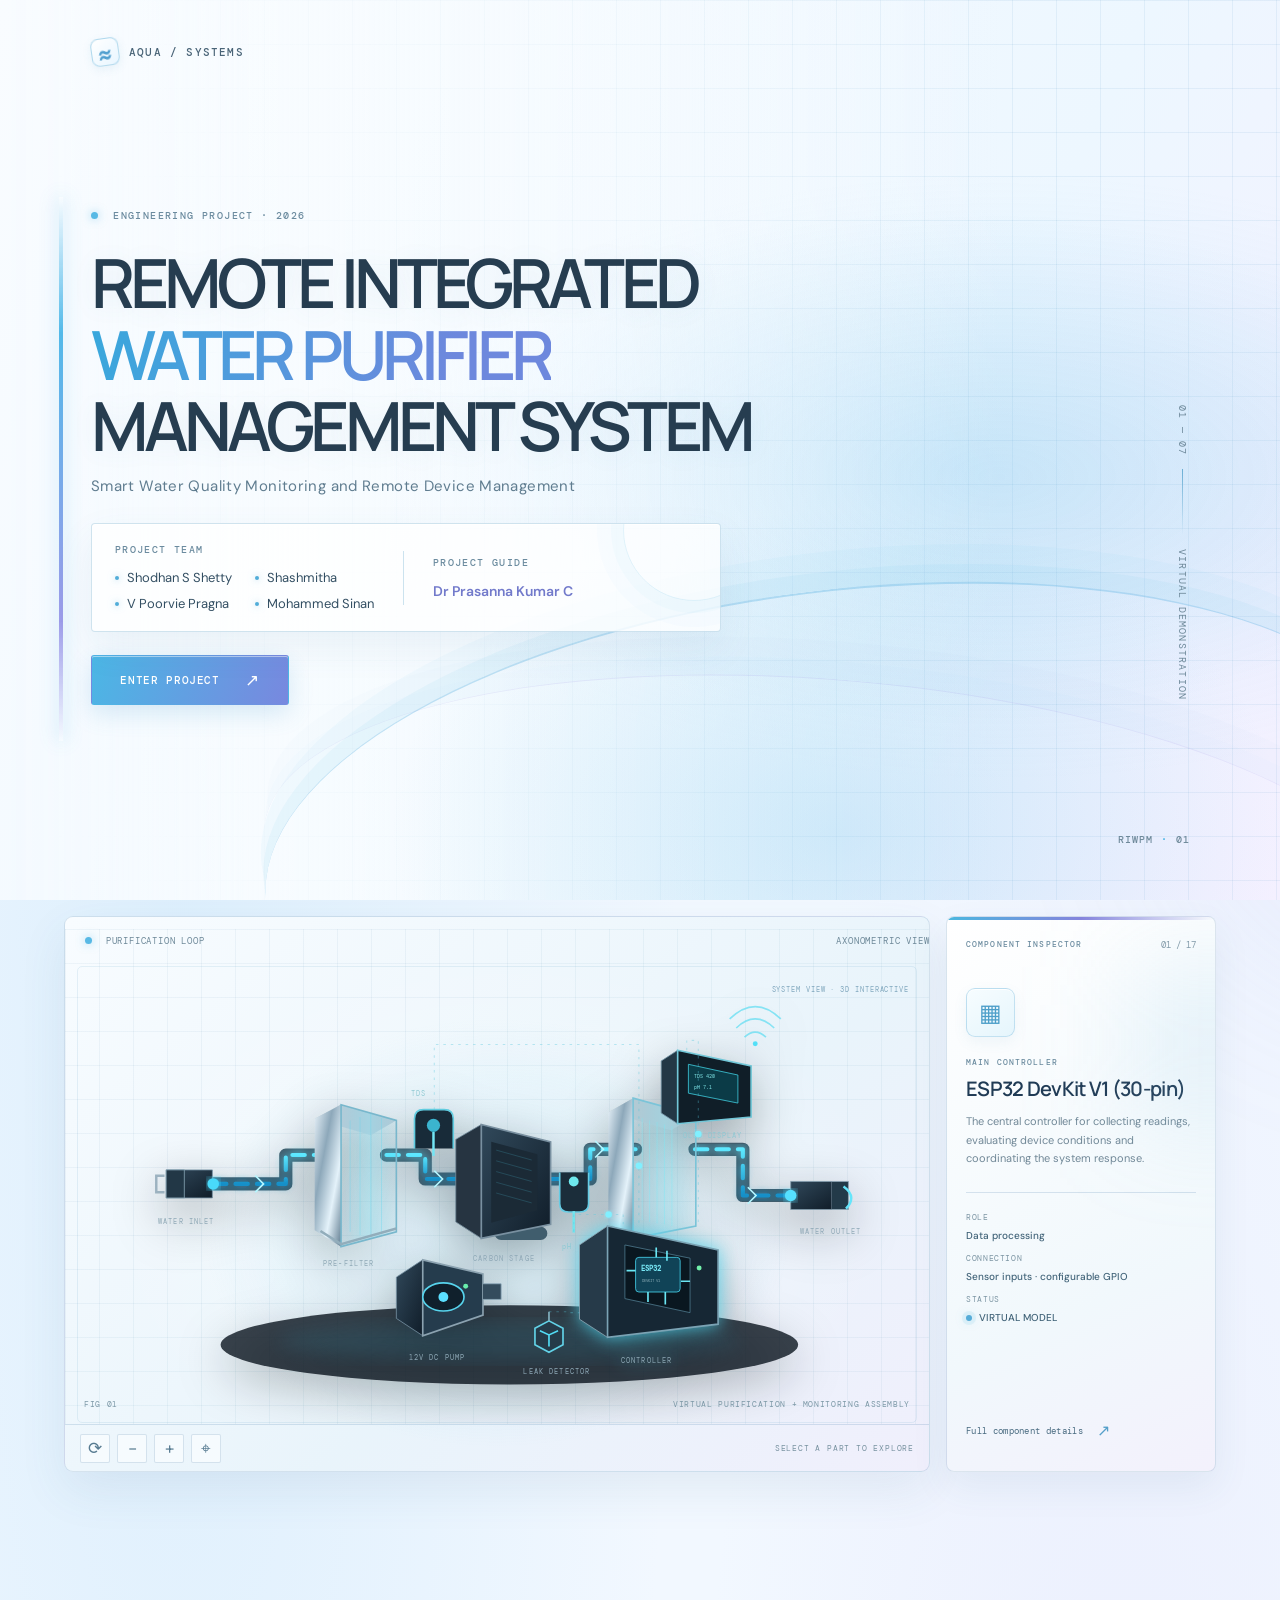
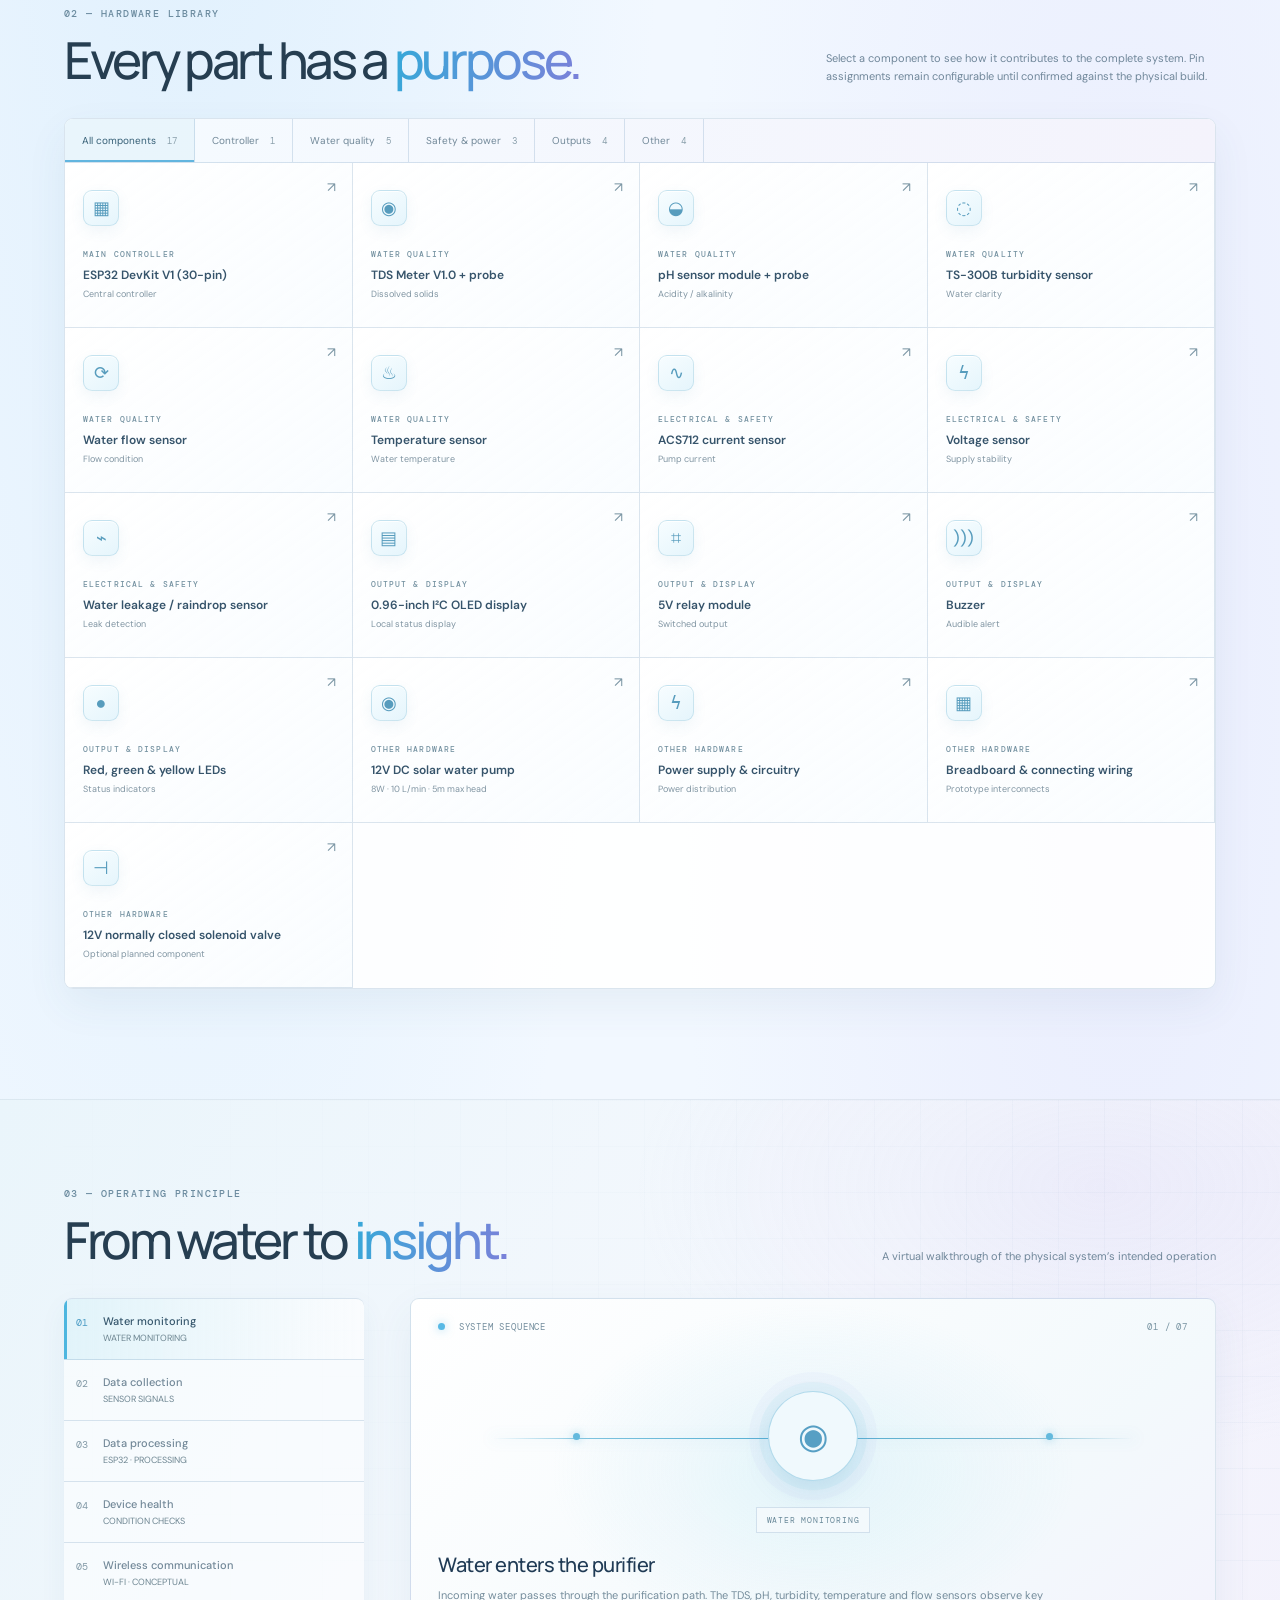
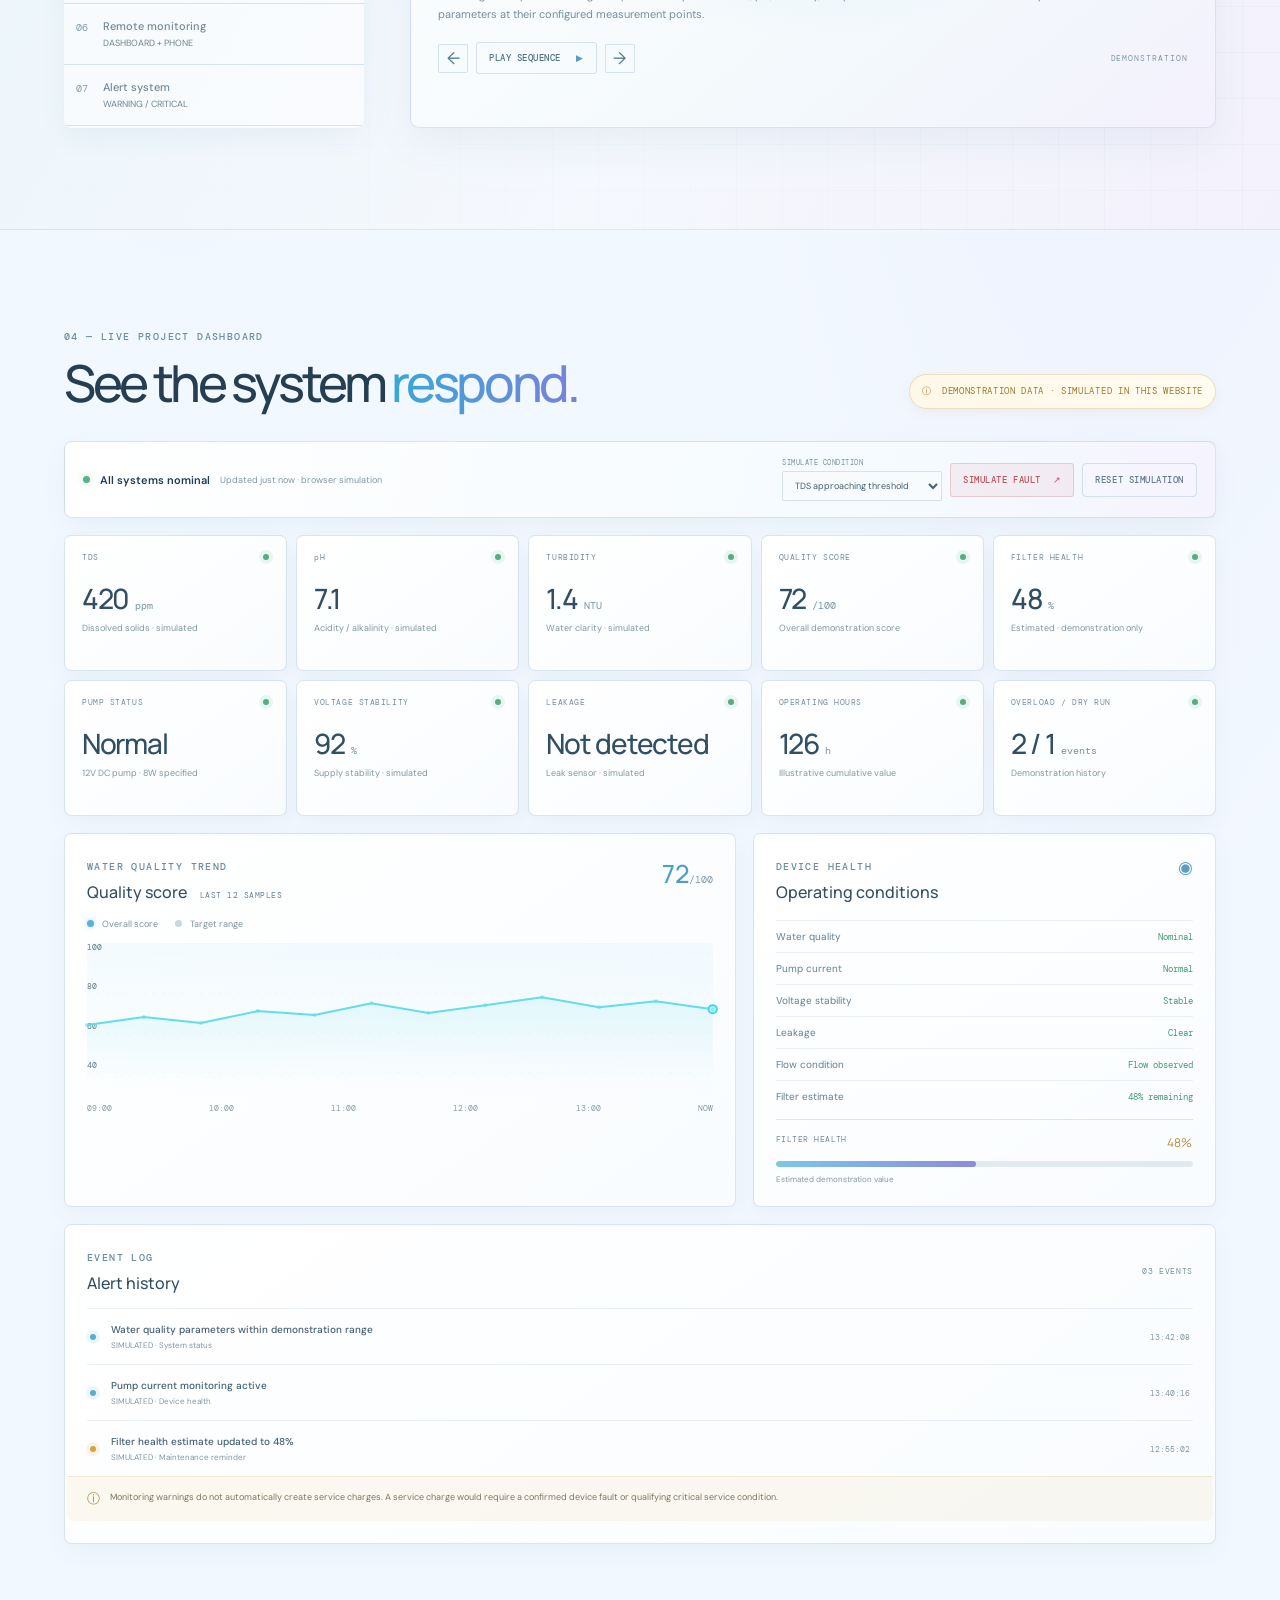
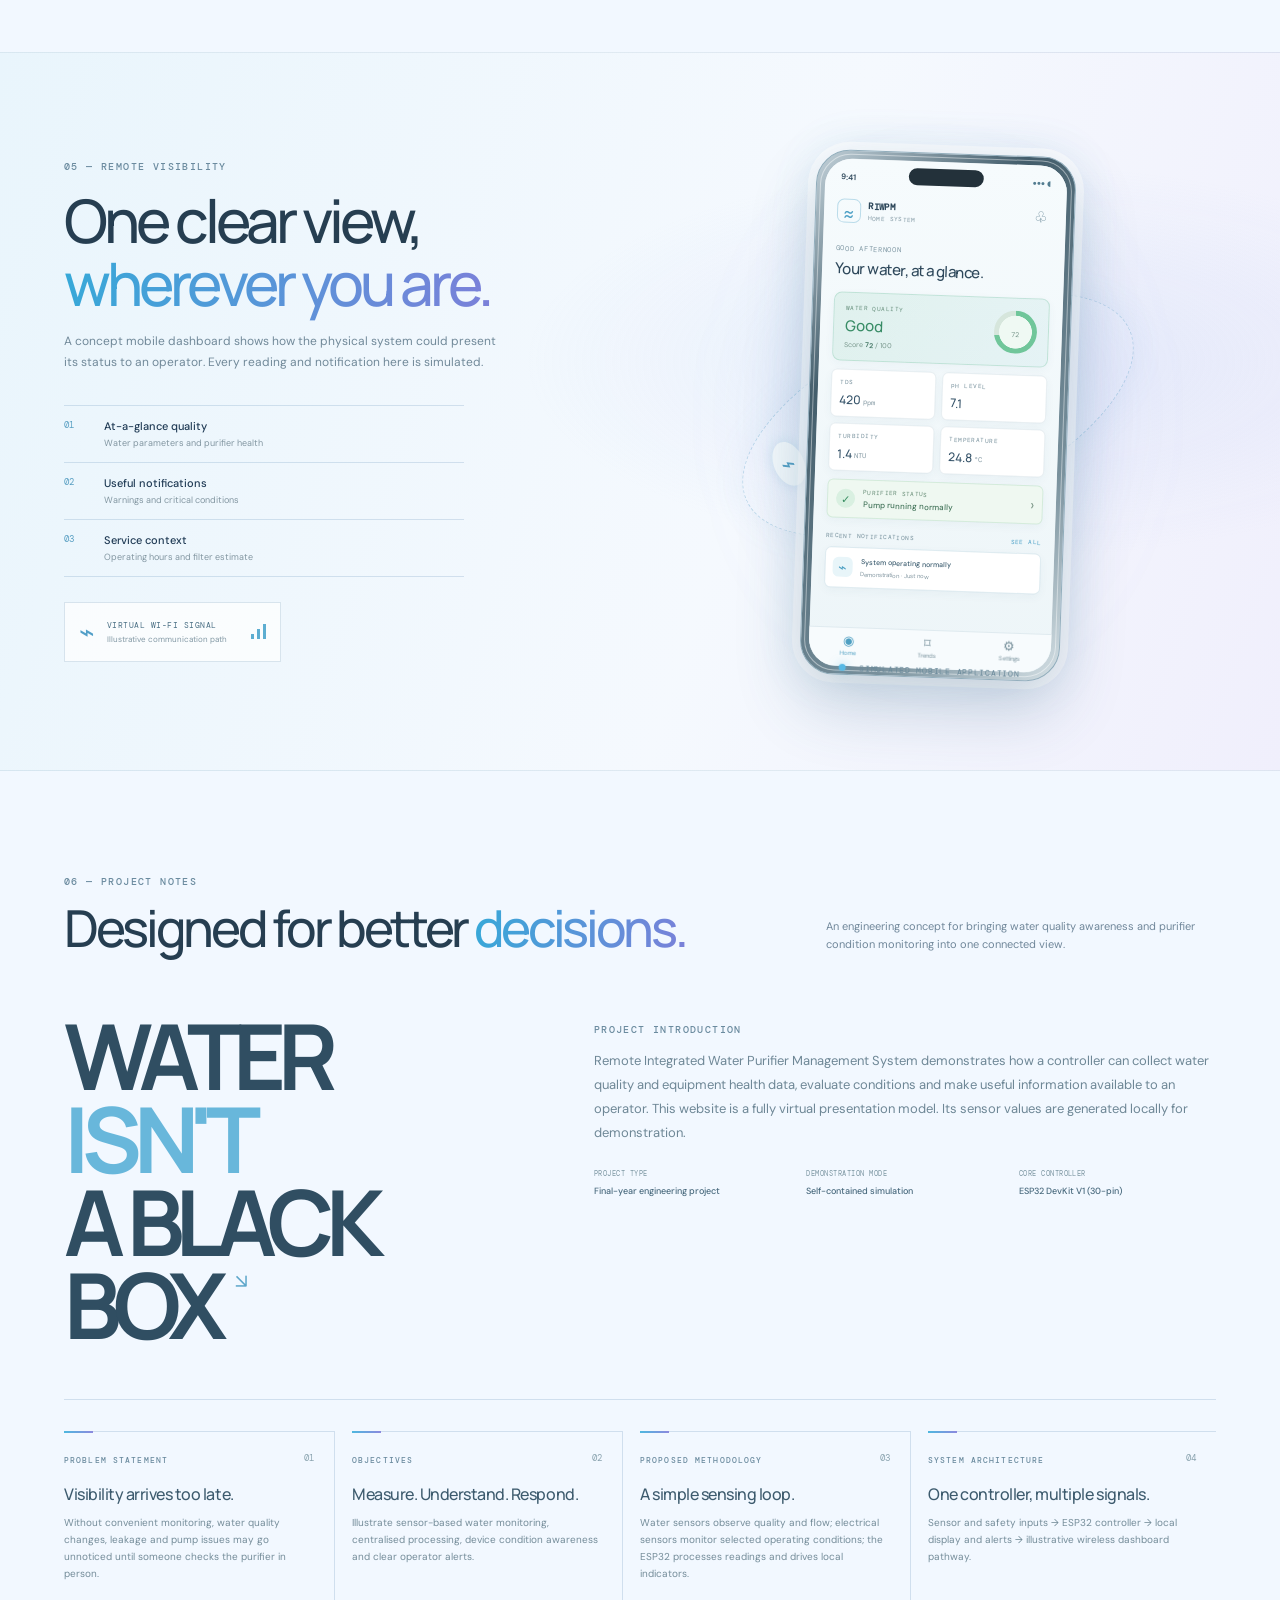
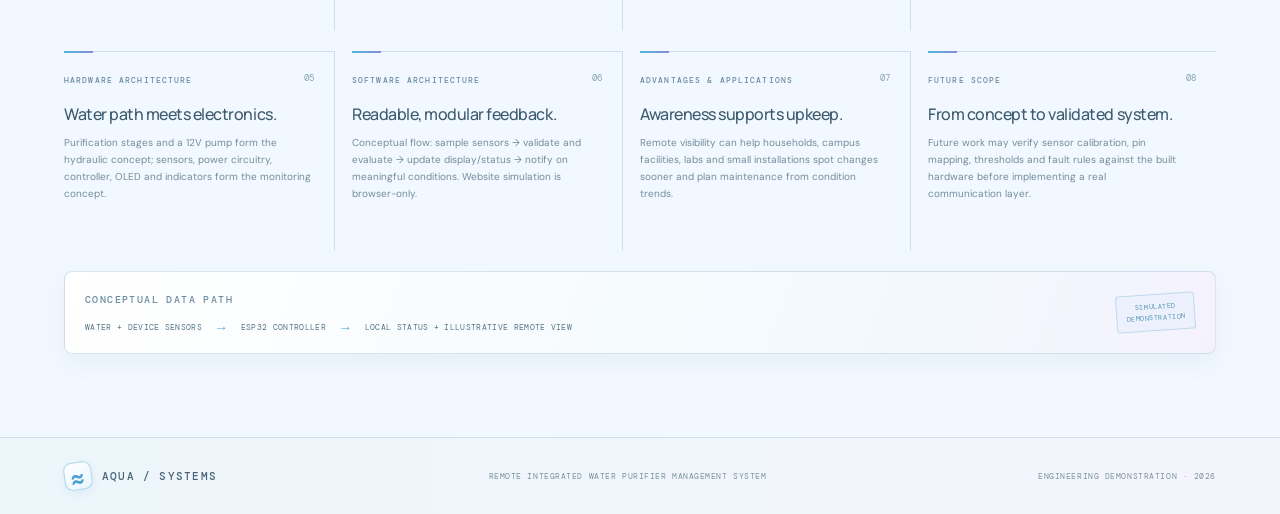
==== index.html @ 92276897 "Build futuristic purifier demonstration website" ====
<!doctype html>
<html lang="en">
<head>
  <meta charset="utf-8" />
  <meta name="viewport" content="width=device-width, initial-scale=1" />
  <meta name="theme-color" content="#07111c" />
  <meta name="description" content="An interactive virtual demonstration of the Remote Integrated Water Purifier Management System." />
  <title>RIWPM — Water, understood.</title>
  <link rel="preconnect" href="https://fonts.googleapis.com" />
  <link rel="preconnect" href="https://fonts.gstatic.com" crossorigin />
  <link href="https://fonts.googleapis.com/css2?family=DM+Mono:wght@400;500&family=DM+Sans:wght@400;500;600;700&family=Manrope:wght@400;500;600;700;800&display=swap" rel="stylesheet" />
  <link rel="stylesheet" href="styles.css" />
</head>
<body>
  <div class="ambient ambient-one"></div><div class="ambient ambient-two"></div>
  <div class="intro" id="intro">
    <div class="intro-grid"></div><div class="intro-water"></div>
    <div class="intro-inner">
      <a class="brand intro-brand" href="#home"><span class="brand-mark">≈</span> AQUA / SYSTEMS</a>
      <div class="intro-content">
        <div class="eyebrow"><span class="pulse-dot"></span> ENGINEERING PROJECT · 2026</div>
        <h1>Remote integrated<br/><span>water purifier</span><br/>management system</h1>
        <p class="intro-subtitle">Smart Water Quality Monitoring and Remote Device Management</p>
        <div class="academic-card">
          <div class="academic-block"><div class="micro-label">PROJECT TEAM</div><div class="team-names"><span>Shodhan S Shetty</span><span>Shashmitha</span><span>V Poorvie Pragna</span><span>Mohammed Sinan</span></div></div>
          <div class="academic-divider"></div>
          <div class="academic-block guide-block"><div class="micro-label">PROJECT GUIDE</div><div class="guide-name">Dr Prasanna Kumar C</div></div>
        </div>
        <button class="button button-primary enter-button" id="enterProject">Enter project <span>↗</span></button>
      </div>
      <div class="intro-side-note"><span>01 — 07</span><i></i><span>VIRTUAL DEMONSTRATION</span></div>
      <div class="intro-watermark">RIWPM<span>·</span>01</div>
    </div>
  </div>

  <header class="topbar" id="topbar">
    <a class="brand" href="#home"><span class="brand-mark">≈</span> AQUA / SYSTEMS</a>
    <nav class="main-nav" aria-label="Main navigation">
      <a href="#home">Overview</a><a href="#model">3D model</a><a href="#components">Components</a><a href="#workflow">How it works</a><a href="#dashboard">Dashboard</a><a href="#mobile">Mobile app</a><a href="#about">Project</a>
    </nav>
    <div class="topbar-right"><span class="demo-chip"><i></i> DEMO MODE</span><button class="menu-toggle" id="menuToggle" aria-label="Open navigation">☰</button></div>
  </header>

  <main id="home">
    <section class="hero section-wrap">
      <div class="hero-copy"><div class="eyebrow"><span class="pulse-dot"></span> REMOTE INTEGRATED WATER PURIFIER MANAGEMENT</div>
        <h2>Water, <em>understood.</em></h2><p>A virtual window into a smarter purifier. Explore how quality sensing, device health and remote visibility come together.</p>
        <div class="hero-actions"><a class="button button-primary" href="#model">Explore the system <span>↗</span></a><a class="text-link" href="#workflow">See how it works <span>↓</span></a></div>
      </div>
      <div class="hero-aside"><div class="live-label"><span class="pulse-dot"></span> SIMULATED SYSTEM STATUS</div><div class="hero-aside-main"><span class="status-orb"></span><div><strong id="heroStatus">System healthy</strong><small>Virtual demonstration active</small></div></div><div class="hero-aside-bottom"><span>MODEL</span><b>RIWPM / 01</b><span>MODE</span><b>SIMULATED</b></div></div>
      <div class="hero-bottomline"><span>01 / PROJECT OVERVIEW</span><span>SCROLL TO EXPLORE <b>↓</b></span></div>
    </section>

    <section class="section-wrap model-section" id="model">
      <div class="section-heading"><div><div class="eyebrow">01 — SYSTEM EXPLORER</div><h2>A system you can <em>see inside.</em></h2></div><div class="section-heading-note">Drag to rotate · Scroll to zoom · Select a component to inspect</div></div>
      <div class="model-layout">
        <div class="model-stage" id="modelStage">
          <div class="stage-top"><span><i class="pulse-dot"></i> PURIFICATION LOOP</span><span>AXONOMETRIC VIEW <b>↗</b></span></div>
          <div class="model-canvas" id="modelCanvas" aria-label="Interactive purifier system model">
            <svg class="purifier-svg" id="purifierSvg" viewBox="0 0 900 600" role="img" aria-label="Interactive 3D-style water purifier and monitoring system">
              <defs>
                <linearGradient id="metal" x1="0" x2="1" y1="0" y2="1"><stop stop-color="#e9f3fa"/><stop offset=".35" stop-color="#8da8ba"/><stop offset=".68" stop-color="#e4f2fa"/><stop offset="1" stop-color="#617d91"/></linearGradient>
                <linearGradient id="darkMetal" x1="0" x2="1" y1="0" y2="1"><stop stop-color="#31495b"/><stop offset="1" stop-color="#101d29"/></linearGradient>
                <linearGradient id="glass" x1="0" x2="1"><stop stop-color="#46d4f4" stop-opacity=".04"/><stop offset=".5" stop-color="#6eeaff" stop-opacity=".26"/><stop offset="1" stop-color="#44c7e5" stop-opacity=".05"/></linearGradient>
                <linearGradient id="water" x1="0" x2="0" y1="0" y2="1"><stop stop-color="#5de8ff"/><stop offset="1" stop-color="#138fc8"/></linearGradient>
                <filter id="glow"><feGaussianBlur stdDeviation="5" result="blur"/><feMerge><feMergeNode in="blur"/><feMergeNode in="SourceGraphic"/></feMerge></filter>
                <filter id="softGlow"><feGaussianBlur stdDeviation="11"/></filter>
              </defs>
              <!-- floor shadow -->
              <ellipse cx="465" cy="504" rx="350" ry="48" fill="#06101a" opacity=".78"/><ellipse cx="465" cy="500" rx="280" ry="24" fill="#40ccef" opacity=".1" filter="url(#softGlow)"/>
              <!-- flowing plumbing -->
              <g class="pipe"><path d="M107 309 H194 V274 H249"/><path d="M316 274 H363 V303 H431"/><path d="M510 303 H563 V267 H618"/><path d="M690 267 H748 V323 H806"/><path d="M455 320 V369 H503"/></g>
              <g class="water-flow"><path d="M107 309 H194 V274 H249"/><path d="M316 274 H363 V303 H431"/><path d="M510 303 H563 V267 H618"/><path d="M690 267 H748 V323 H806"/></g>
              <!-- inlet -->
              <g class="component" data-component="inlet"><path d="M49 292 H105 V326 H49 Z" fill="url(#darkMetal)" stroke="#7995a7"/><path d="M49 292 H71 V326 H49 Z" fill="#223746" stroke="#87a4b4"/><path d="M47 299 H37 V319 H47" fill="none" stroke="#9cb2c0" stroke-width="3"/><circle cx="106" cy="309" r="7" fill="#48d9fa" filter="url(#glow)"/><text x="39" y="357" class="svg-label">WATER INLET</text></g>
              <!-- filters -->
              <g class="component" data-component="prefilter"><path d="M229 230 L260 213 L328 232 L297 250 Z" fill="#b7cbd7"/><path d="M229 230 V365 L261 385 V213 Z" fill="url(#metal)"/><path d="M261 213 L328 232 V367 L261 385 Z" fill="url(#glass)" stroke="#78b7cc" stroke-width="2"/><path d="M272 232 V367 M284 228 V371 M297 224 V374 M310 229 V371" stroke="#68d7ee" opacity=".45"/><path d="M236 366 L261 382 L328 363" fill="none" stroke="#92adbb" stroke-width="3"/><text x="239" y="408" class="svg-label">PRE-FILTER</text></g>
              <g class="component" data-component="carbon"><path d="M400 255 L431 237 L515 258 L483 277 Z" fill="#526373"/><path d="M400 255 V355 L431 375 V237 Z" fill="#263441" stroke="#768e9e"/><path d="M431 237 L515 258 V358 L431 375 Z" fill="url(#darkMetal)" stroke="#7990a0" stroke-width="2"/><path d="M443 258 L499 273 V341 L443 356 Z" fill="#1b2a36"/><path d="M449 268 L492 280 M449 281 L492 293 M449 294 L492 306 M449 307 L492 319 M449 320 L492 332" stroke="#50c9e3" opacity=".24"/><text x="421" y="402" class="svg-label">CARBON STAGE</text></g>
              <g class="component" data-component="membrane"><path d="M585 222 L615 205 L691 226 L661 244 Z" fill="#b8c9d2"/><path d="M585 222 V356 L615 375 V205 Z" fill="url(#metal)"/><path d="M615 205 L691 226 V360 L615 375 Z" fill="url(#glass)" stroke="#7bc4d8" stroke-width="2"/><path d="M626 229 V353 M635 232 V355 M644 234 V357 M653 237 V358 M662 239 V360" stroke="#7de8f4" opacity=".5"/><text x="610" y="398" class="svg-label">MEMBRANE</text></g>
              <!-- sensor pods on the line -->
              <g class="component" data-component="tds"><path d="M350 266 V230 Q350 219 361 219 H386 Q397 219 397 230 V266" fill="#182b39" stroke="#61cce0" stroke-width="2"/><circle cx="373" cy="238" r="8" fill="#45d7f5" opacity=".8"/><path d="M373 246 V275" stroke="#72e5f4" stroke-width="3"/><text x="346" y="202" class="svg-small">TDS</text></g>
              <g class="component" data-component="ph"><path d="M526 295 V333 Q526 343 537 343 H550 Q561 343 561 333 V295" fill="#1b2d3a" stroke="#66cce4" stroke-width="2"/><path d="M543 342 V368" stroke="#73e4ee" stroke-width="3"/><circle cx="543" cy="306" r="6" fill="#6ee8ed"/><text x="529" y="388" class="svg-small">pH</text></g>
              <!-- pump -->
              <g class="component" data-component="pump"><path d="M328 422 L360 401 L433 418 L401 440 Z" fill="#8399a8"/><path d="M328 422 V472 L360 493 V401 Z" fill="url(#darkMetal)" stroke="#7590a2"/><path d="M360 401 L433 418 V468 L360 493 Z" fill="#253c4d" stroke="#8ba2b0" stroke-width="2"/><ellipse cx="385" cy="446" rx="25" ry="17" fill="#10202c" stroke="#57d4ed" stroke-width="2"/><circle cx="385" cy="446" r="6" fill="#5bdfff"/><path d="M433 430 H455 V449 H433" fill="#344c5d" stroke="#8ca8b9"/><text x="343" y="522" class="svg-label">12V DC PUMP</text><circle cx="412" cy="433" r="3" fill="#69edac" class="led-blink"/></g>
              <!-- control box -->
              <g class="component" data-component="esp32"><path d="M550 383 L584 360 L718 389 L683 414 Z" fill="#829bad"/><path d="M550 383 V473 L584 495 V360 Z" fill="#263a49" stroke="#8ca6b3"/><path d="M584 360 L718 389 V479 L584 495 Z" fill="#162734" stroke="#7ba3b4" stroke-width="2"/><path d="M605 383 L684 399 V465 L605 448 Z" fill="#0a1720" stroke="#4d788b"/><rect x="618" y="398" width="54" height="42" rx="4" fill="#104357" stroke="#47d2ec"/><text x="624" y="415" class="board-text">ESP32</text><text x="626" y="428" class="board-sub">DEVKIT V1</text><path d="M643 398 V386 M656 402 V390 M618 414 H607 M673 427 H684 M633 440 V452 M654 440 V455" stroke="#6be7f4" stroke-width="2"/><circle cx="695" cy="411" r="3" fill="#72f0aa" class="led-blink"/><text x="600" y="526" class="svg-label">CONTROLLER</text></g>
              <!-- oled -->
              <g class="component" data-component="oled"><path d="M649 160 L669 147 L758 166 L738 180 Z" fill="#849eae"/><path d="M649 160 V223 L669 236 V147 Z" fill="#233846" stroke="#7797a9"/><path d="M669 147 L758 166 V228 L669 236 Z" fill="#101e28" stroke="#72c7d8" stroke-width="2"/><path d="M682 164 L742 177 V211 L682 199 Z" fill="#0b3b47" stroke="#3fc8d8"/><text x="689" y="180" class="oled-text">TDS 420</text><text x="689" y="194" class="oled-text">pH  7.1</text><text x="676" y="253" class="svg-small">OLED DISPLAY</text></g>
              <!-- leak detector -->
              <g class="component" data-component="leak"><path d="M496 484 l17 -9 17 9 v20 l-17 9 -17 -9 Z" fill="#253b49" stroke="#62d3e8" stroke-width="2"/><path d="M502 487 l11 5 11 -5 M513 492 v14" fill="none" stroke="#52dcf5" stroke-width="2"/><path d="M513 475 V464" stroke="#84b3c1" stroke-width="2"/><text x="482" y="539" class="svg-label">LEAK DETECTOR</text></g>
              <!-- flow and direction arrows -->
              <g class="flow-arrows"><path d="M157 299 l10 10 -10 10 M374 293 l10 10 -10 10 M569 257 l10 10 -10 10 M754 313 l10 10 -10 10" fill="none" stroke="#b4f6ff" stroke-width="2"/></g>
              <!-- sensor bus -->
              <g class="signal-lines"><path d="M374 219 V140 H622 V360"/><path d="M543 367 V346 H603 V360"/><path d="M680 147 V135 H694 V360"/><path d="M513 464 H537 V465 H550"/></g>
              <g class="signal-points"><circle r="4"><animateMotion dur="2.5s" repeatCount="indefinite" path="M374 219 V140 H622 V360"/></circle><circle r="4"><animateMotion dur="2.8s" repeatCount="indefinite" path="M543 367 V346 H603 V360"/></circle><circle r="4"><animateMotion dur="3s" repeatCount="indefinite" path="M680 147 V135 H694 V360"/></circle></g>
              <!-- outlet -->
              <g class="component" data-component="outlet"><path d="M806 306 H856 V340 H806 Z" fill="url(#darkMetal)" stroke="#809aab"/><path d="M856 306 H876 V340 H856" fill="#233a49" stroke="#8fa7b6"/><circle cx="806" cy="323" r="7" fill="#56e0ff" filter="url(#glow)"/><path d="M870 312 C883 321 881 331 873 339" fill="none" stroke="#65e5fb" stroke-width="3"/><text x="817" y="370" class="svg-label">WATER OUTLET</text></g>
              <!-- wifi waves -->
              <g class="wifi-waves"><path d="M732 109 Q763 79 794 109 M740 120 Q763 98 786 120 M750 131 Q763 119 776 131"/><circle cx="763" cy="139" r="3" fill="#53dff7"/></g>
            </svg>
            <div class="model-caption"><span>FIG 01</span><span>VIRTUAL PURIFICATION + MONITORING ASSEMBLY</span></div>
          </div>
          <div class="stage-controls"><button id="rotateModel" class="icon-button" title="Toggle model rotation">⟳</button><button id="zoomOut" class="icon-button" title="Zoom out">−</button><button id="zoomIn" class="icon-button" title="Zoom in">+</button><button id="resetModel" class="icon-button" title="Reset view">⌖</button><span class="stage-hint">SELECT A PART TO EXPLORE</span></div>
        </div>
        <aside class="model-inspector" id="modelInspector"><div class="inspector-top"><span class="micro-label">COMPONENT INSPECTOR</span><span class="inspector-index">01 / 12</span></div><div class="inspector-icon" id="inspectorIcon">◈</div><div class="micro-label" id="inspectorType">CORE CONTROLLER</div><h3 id="inspectorName">ESP32 DevKit V1</h3><p id="inspectorText">The central controller gathers sensor readings, evaluates device conditions and coordinates the system response.</p><div class="inspector-spec"><span>ROLE</span><b id="inspectorRole">Data processing</b><span>CONNECTION</span><b id="inspectorConnection">Sensor inputs · configurable GPIO</b><span>STATUS</span><b class="spec-status"><i></i> VIRTUAL MODEL</b></div><button class="text-link" id="openComponent">Full component details <span>↗</span></button></aside>
      </div>
    </section>

    <section class="section-wrap component-section" id="components">
      <div class="section-heading"><div><div class="eyebrow">02 — HARDWARE LIBRARY</div><h2>Every part has a <em>purpose.</em></h2></div><p class="heading-description">Select a component to see how it contributes to the complete system. Pin assignments remain configurable until confirmed against the physical build.</p></div>
      <div class="component-browser"><div class="component-tabs" id="componentTabs"><button class="active" data-filter="all">All components <span>17</span></button><button data-filter="controller">Controller <span>1</span></button><button data-filter="water">Water quality <span>5</span></button><button data-filter="safety">Safety & power <span>3</span></button><button data-filter="output">Outputs <span>4</span></button><button data-filter="other">Other <span>4</span></button></div><div class="component-grid" id="componentGrid"></div></div>
    </section>

    <section class="workflow-section" id="workflow"><div class="section-wrap workflow-wrap"><div class="section-heading"><div><div class="eyebrow">03 — OPERATING PRINCIPLE</div><h2>From water to <em>insight.</em></h2></div><div class="section-heading-note">A virtual walkthrough of the physical system’s intended operation</div></div>
      <div class="workflow-layout"><div class="steps-list" id="stepsList"></div><div class="workflow-visual"><div class="workflow-visual-top"><span><i class="pulse-dot"></i> SYSTEM SEQUENCE</span><span id="stepCounter">01 / 07</span></div><div class="workflow-animation" id="workflowAnimation"><div class="workflow-waterline"></div><div class="workflow-icon" id="workflowIcon">◉</div><div class="workflow-route"><i></i><i></i><i></i></div><div class="workflow-node" id="workflowNode">WATER MONITORING</div></div><h3 id="workflowTitle">Water enters the purifier</h3><p id="workflowDescription">Incoming water passes through the purification path. The TDS, pH, turbidity, temperature and flow sensors observe key parameters at their configured measurement points.</p><div class="workflow-footer"><button class="icon-button" id="prevStep">←</button><button class="button button-small" id="playSteps">Play sequence <span>▶</span></button><button class="icon-button" id="nextStep">→</button><span class="sim-tag">DEMONSTRATION</span></div></div></div>
    </div></section>

    <section class="section-wrap dashboard-section" id="dashboard"><div class="section-heading"><div><div class="eyebrow">04 — LIVE PROJECT DASHBOARD</div><h2>See the system <em>respond.</em></h2></div><div class="demo-notice"><span>ⓘ</span> DEMONSTRATION DATA · SIMULATED IN THIS WEBSITE</div></div>
      <div class="dashboard-toolbar"><div><span class="live-dot"></span><b id="dashboardState">All systems nominal</b><span class="updated-at">Updated just now · browser simulation</span></div><div class="toolbar-actions"><label class="select-wrap"><span>SIMULATE CONDITION</span><select id="faultSelect"><option value="tds">TDS approaching threshold</option><option value="ph">Abnormal pH</option><option value="turbidity">High turbidity</option><option value="leak">Leak detected</option><option value="overload">Pump overload</option><option value="dryrun">Dry run condition</option><option value="voltage">Low voltage</option><option value="filter">Filter replacement warning</option></select></label><button class="button button-danger" id="simulateFault">Simulate fault <span>↗</span></button><button class="button button-quiet" id="resetSimulation">Reset simulation</button></div></div>
      <div class="metric-grid" id="metricGrid"></div>
      <div class="dashboard-lower"><div class="chart-card"><div class="card-heading"><div><span class="micro-label">WATER QUALITY TREND</span><h3>Quality score <span class="chart-range">LAST 12 SAMPLES</span></h3></div><span class="chart-value" id="qualityTrendValue">72<span>/100</span></span></div><div class="chart-legend"><span><i class="legend-cyan"></i> Overall score</span><span><i class="legend-muted"></i> Target range</span></div><div class="chart-area" id="qualityChart"></div><div class="chart-x-labels"><span>09:00</span><span>10:00</span><span>11:00</span><span>12:00</span><span>13:00</span><span>NOW</span></div></div>
        <div class="health-card"><div class="card-heading"><div><span class="micro-label">DEVICE HEALTH</span><h3>Operating conditions</h3></div><span class="health-mark">◉</span></div><div class="health-list" id="healthList"></div><div class="filter-health"><div class="filter-top"><span>FILTER HEALTH</span><b id="filterPercent">48%</b></div><div class="progress-track"><i id="filterProgress" style="width:48%"></i></div><small>Estimated demonstration value</small></div></div>
      </div>
      <div class="alert-card"><div class="alert-heading"><div><span class="micro-label">EVENT LOG</span><h3>Alert history</h3></div><span class="event-count" id="eventCount">03 EVENTS</span></div><div class="alert-list" id="alertHistory"></div><div class="billing-note"><span>ⓘ</span><p>Monitoring warnings do not automatically create service charges. A service charge would require a confirmed device fault or qualifying critical service condition.</p></div></div>
    </section>

    <section class="mobile-section" id="mobile"><div class="section-wrap mobile-wrap"><div class="mobile-copy"><div class="eyebrow">05 — REMOTE VISIBILITY</div><h2>One clear view,<br/><em>wherever you are.</em></h2><p>A concept mobile dashboard shows how the physical system could present its status to an operator. Every reading and notification here is simulated.</p><div class="mobile-features"><div><span>01</span><b>At-a-glance quality</b><small>Water parameters and purifier health</small></div><div><span>02</span><b>Useful notifications</b><small>Warnings and critical conditions</small></div><div><span>03</span><b>Service context</b><small>Operating hours and filter estimate</small></div></div><div class="wifi-transmission"><span class="wifi-icon">⌁</span><div><b>VIRTUAL WI-FI SIGNAL</b><small>Illustrative communication path</small></div><span class="signal-bars"><i></i><i></i><i></i></span></div></div>
        <div class="phone-scene"><div class="phone-glow"></div><div class="phone-link-orbit"><span>⌁</span></div><div class="phone" id="phone"><div class="phone-frame"><div class="phone-island"></div><div class="phone-screen"><div class="phone-status"><span>9:41</span><span>●●● ◖</span></div><div class="app-top"><span class="app-logo">≈</span><span>RIWPM <small>HOME SYSTEM</small></span><button aria-label="Notifications">♧</button></div><div class="app-greeting"><small>GOOD AFTERNOON</small><b>Your water, at a glance.</b></div><div class="app-quality"><div><small>WATER QUALITY</small><b id="phoneQuality">Good</b><span>Score <strong id="phoneScore">72</strong> / 100</span></div><div class="quality-ring"><span id="phoneRing">72</span></div></div><div class="app-reading-grid"><div><small>TDS</small><b id="phoneTds">420 <i>ppm</i></b></div><div><small>pH LEVEL</small><b id="phonePh">7.1</b></div><div><small>TURBIDITY</small><b id="phoneTurbidity">1.4 <i>NTU</i></b></div><div><small>TEMPERATURE</small><b id="phoneTemp">24.8 <i>°C</i></b></div></div><div class="app-pump"><span class="pump-check">✓</span><div><small>PURIFIER STATUS</small><b id="phonePump">Pump running normally</b></div><span class="app-chevron">›</span></div><div class="app-notify-title">RECENT NOTIFICATIONS <a href="#dashboard">SEE ALL</a></div><div class="app-notification" id="phoneNotification"><span class="notification-icon">⌁</span><div><b>System operating normally</b><small>Demonstration · Just now</small></div></div><div class="app-bottom-nav"><span class="selected">◉<small>Home</small></span><span>⌑<small>Trends</small></span><span>⚙<small>Settings</small></span></div></div></div><div class="phone-label"><span class="pulse-dot"></span> SIMULATED MOBILE APPLICATION</div></div></div>
      </div></section>

    <section class="section-wrap about-section" id="about"><div class="section-heading"><div><div class="eyebrow">06 — PROJECT NOTES</div><h2>Designed for better <em>decisions.</em></h2></div><p class="heading-description">An engineering concept for bringing water quality awareness and purifier condition monitoring into one connected view.</p></div>
      <div class="about-intro"><div class="about-abstract">WATER<br/><em>ISN'T</em><br/>A BLACK BOX<span>↘</span></div><div class="about-copy"><div class="micro-label">PROJECT INTRODUCTION</div><p>Remote Integrated Water Purifier Management System demonstrates how a controller can collect water quality and equipment health data, evaluate conditions and make useful information available to an operator. This website is a fully virtual presentation model. Its sensor values are generated locally for demonstration.</p><div class="project-facts"><div><small>PROJECT TYPE</small><b>Final-year engineering project</b></div><div><small>DEMONSTRATION MODE</small><b>Self-contained simulation</b></div><div><small>CORE CONTROLLER</small><b>ESP32 DevKit V1 (30-pin)</b></div></div></div></div>
      <div class="about-grid"><article><span class="about-number">01</span><div class="micro-label">PROBLEM STATEMENT</div><h3>Visibility arrives too late.</h3><p>Without convenient monitoring, water quality changes, leakage and pump issues may go unnoticed until someone checks the purifier in person.</p></article><article><span class="about-number">02</span><div class="micro-label">OBJECTIVES</div><h3>Measure. Understand. Respond.</h3><p>Illustrate sensor-based water monitoring, centralised processing, device condition awareness and clear operator alerts.</p></article><article><span class="about-number">03</span><div class="micro-label">PROPOSED METHODOLOGY</div><h3>A simple sensing loop.</h3><p>Water sensors observe quality and flow; electrical sensors monitor selected operating conditions; the ESP32 processes readings and drives local indicators.</p></article><article><span class="about-number">04</span><div class="micro-label">SYSTEM ARCHITECTURE</div><h3>One controller, multiple signals.</h3><p>Sensor and safety inputs → ESP32 controller → local display and alerts → illustrative wireless dashboard pathway.</p></article><article><span class="about-number">05</span><div class="micro-label">HARDWARE ARCHITECTURE</div><h3>Water path meets electronics.</h3><p>Purification stages and a 12V pump form the hydraulic concept; sensors, power circuitry, controller, OLED and indicators form the monitoring concept.</p></article><article><span class="about-number">06</span><div class="micro-label">SOFTWARE ARCHITECTURE</div><h3>Readable, modular feedback.</h3><p>Conceptual flow: sample sensors → validate and evaluate → update display/status → notify on meaningful conditions. Website simulation is browser-only.</p></article><article><span class="about-number">07</span><div class="micro-label">ADVANTAGES & APPLICATIONS</div><h3>Awareness supports upkeep.</h3><p>Remote visibility can help households, campus facilities, labs and small installations spot changes sooner and plan maintenance from condition trends.</p></article><article><span class="about-number">08</span><div class="micro-label">FUTURE SCOPE</div><h3>From concept to validated system.</h3><p>Future work may verify sensor calibration, pin mapping, thresholds and fault rules against the built hardware before implementing a real communication layer.</p></article></div>
      <div class="architecture-strip"><div><span class="micro-label">CONCEPTUAL DATA PATH</span><p><span>WATER + DEVICE SENSORS</span><b>→</b><span>ESP32 CONTROLLER</span><b>→</b><span>LOCAL STATUS + ILLUSTRATIVE REMOTE VIEW</span></p></div><span class="simulation-stamp">SIMULATED<br/>DEMONSTRATION</span></div>
    </section>
  </main>

  <footer class="footer"><div class="section-wrap footer-inner"><a class="brand" href="#home"><span class="brand-mark">≈</span> AQUA / SYSTEMS</a><span>REMOTE INTEGRATED WATER PURIFIER MANAGEMENT SYSTEM</span><span>ENGINEERING DEMONSTRATION · 2026</span></div></footer>

  <div class="modal-backdrop" id="componentModal" aria-hidden="true"><div class="component-modal" role="dialog" aria-modal="true" aria-labelledby="modalName"><button class="modal-close" id="closeModal" aria-label="Close details">×</button><div class="modal-head"><div class="inspector-icon" id="modalIcon">◈</div><div><div class="micro-label" id="modalCategory">COMPONENT</div><h2 id="modalName">Component name</h2><p id="modalSummary"></p></div></div><div class="modal-body"><div class="modal-visual" id="modalVisual"></div><div class="modal-details" id="modalDetails"></div></div><div class="modal-foot"><span>PIN ASSIGNMENTS ARE CONFIGURABLE / TO BE VERIFIED AGAINST THE PHYSICAL BUILD</span><button class="button button-quiet" id="modalDone">Close details</button></div></div></div>
  <div class="toast-stack" id="toastStack" aria-live="polite"></div>
  <script src="app.js"></script>
</body>
</html>
---- styles.css ----
:root{--bg:#07111c;--panel:#0b1925;--panel2:#0e202e;--line:rgba(174,207,222,.12);--line-bright:rgba(110,219,238,.3);--text:#e5f0f4;--muted:#8297a4;--dim:#536a79;--cyan:#65dff0;--cyan2:#29aecd;--blue:#137ca5;--green:#82e4b1;--yellow:#f1c56d;--red:#ff7f79;--mono:'DM Mono',monospace;--sans:'DM Sans',sans-serif;--display:'Manrope',sans-serif}*{box-sizing:border-box}html{scroll-behavior:smooth;scroll-padding-top:88px}body{margin:0;background:var(--bg);color:var(--text);font-family:var(--sans);font-size:14px;overflow-x:hidden}body.modal-open{overflow:hidden}a{color:inherit;text-decoration:none}button,select{font:inherit;color:inherit}button{cursor:pointer}.ambient{position:fixed;z-index:-1;pointer-events:none;border-radius:50%;filter:blur(100px);opacity:.1}.ambient-one{width:450px;height:450px;background:#087c99;top:20%;left:-300px}.ambient-two{width:450px;height:450px;background:#1a4e86;right:-350px;top:60%}.intro{position:fixed;z-index:50;inset:0;background:#050e17;overflow:hidden;transition:transform 1s cubic-bezier(.76,0,.24,1),opacity .7s}.intro.exit{transform:translateY(-105%);opacity:.6}.intro-grid{position:absolute;inset:0;background-image:linear-gradient(rgba(100,191,211,.065) 1px,transparent 1px),linear-gradient(90deg,rgba(100,191,211,.065) 1px,transparent 1px);background-size:66px 66px;mask-image:linear-gradient(90deg,transparent,#000 35%,#000)}.intro-grid:after{content:"";position:absolute;inset:0;background:radial-gradient(ellipse at 75% 52%,rgba(12,95,122,.37),transparent 48%),linear-gradient(90deg,#050e17 3%,transparent 70%)}.intro-water{position:absolute;right:-8%;bottom:-25%;width:75%;height:68%;background:radial-gradient(ellipse,rgba(36,160,194,.28),transparent 68%);animation:water-breathe 7s ease-in-out infinite}.intro-water:before,.intro-water:after{content:"";position:absolute;inset:15% -10%;border-top:1px solid rgba(100,225,244,.2);border-radius:50%;transform:rotate(-7deg);box-shadow:0 -18px rgba(100,225,244,.035),0 -38px rgba(100,225,244,.025)}.intro-water:after{top:28%;transform:rotate(5deg);opacity:.5}.intro-inner{position:relative;max-width:1440px;height:100%;margin:auto;padding:38px 7.1%;display:flex;flex-direction:column}.brand{display:inline-flex;align-items:center;gap:10px;font:500 11px var(--mono);letter-spacing:.11em;color:#c7dce4;white-space:nowrap}.brand-mark{display:grid;place-items:center;width:28px;height:28px;border:1px solid rgba(94,221,238,.48);border-radius:9px;color:var(--cyan);font:700 23px var(--sans);transform:rotate(-8deg)}.intro-brand{animation:rise .8s .2s both}.intro-content{margin:auto 0;position:relative;max-width:700px;padding:22px 0 36px;animation:rise .9s .35s both}.eyebrow,.micro-label{font:500 10px var(--mono);letter-spacing:.14em;color:#86a3b1;text-transform:uppercase}.pulse-dot{display:inline-block;width:7px;height:7px;border-radius:50%;margin-right:8px;background:var(--cyan);box-shadow:0 0 12px var(--cyan);animation:pulse 2s infinite}.intro h1{font:600 clamp(36px,5.3vw,76px)/1.06 var(--display);letter-spacing:-.06em;text-transform:uppercase;margin:25px 0 14px;max-width:800px;color:#edf8fb}.intro h1 span{color:var(--cyan);text-shadow:0 0 30px rgba(61,205,234,.2)}.intro-subtitle{font-size:15px;color:#a1b7c0;margin:0 0 27px;letter-spacing:.025em}.academic-card{display:flex;gap:29px;align-items:center;padding:19px 23px;background:rgba(11,28,39,.7);border:1px solid rgba(108,187,205,.2);border-radius:4px;max-width:630px;backdrop-filter:blur(12px);box-shadow:inset 0 0 30px rgba(49,159,181,.04)}.academic-block{min-width:0}.team-names{display:grid;grid-template-columns:1fr 1fr;gap:9px 21px;margin-top:13px;font-size:13px;color:#e0edf0}.team-names span{white-space:nowrap}.academic-divider{height:54px;width:1px;background:var(--line-bright)}.guide-name{margin-top:13px;font-size:14px;font-weight:600;color:var(--cyan)}.button{border:1px solid transparent;border-radius:3px;display:inline-flex;align-items:center;justify-content:center;gap:25px;padding:13px 18px;font:500 11px var(--mono);letter-spacing:.06em;text-transform:uppercase;transition:background .2s,border-color .2s,transform .2s,box-shadow .2s}.button:hover{transform:translateY(-2px)}.button-primary{background:#c8f5fc;color:#06141e;box-shadow:0 4px 24px rgba(78,215,235,.12)}.button-primary:hover{background:#e9fcff;box-shadow:0 7px 30px rgba(78,215,235,.25)}.button-primary span{font-size:17px}.enter-button{margin-top:23px;min-width:198px}.intro-side-note{position:absolute;right:7.1%;top:45%;writing-mode:vertical-rl;display:flex;align-items:center;gap:14px;font:10px var(--mono);letter-spacing:.12em;color:#7995a4}.intro-side-note i{height:66px;width:1px;background:linear-gradient(var(--cyan),transparent)}.intro-watermark{position:absolute;right:7%;bottom:6%;font:500 10px var(--mono);letter-spacing:.1em;color:#5a7483}.intro-watermark span{color:var(--cyan);margin:0 8px}.topbar{height:74px;position:sticky;top:0;z-index:20;display:flex;align-items:center;justify-content:space-between;padding:0 max(calc((100vw - 1320px)/2),5vw);border-bottom:1px solid rgba(158,193,207,.1);background:rgba(6,16,26,.88);backdrop-filter:blur(18px)}.main-nav{display:flex;align-items:center;gap:clamp(13px,2vw,30px)}.main-nav a{color:#8ca1ad;font-size:11px;transition:color .2s}.main-nav a:hover,.main-nav a.active{color:#dbf6fa}.topbar-right{display:flex;align-items:center;gap:18px}.demo-chip{font:9px var(--mono);letter-spacing:.1em;color:var(--cyan);padding:8px 10px;border:1px solid rgba(101,223,240,.2);border-radius:2px;white-space:nowrap}.demo-chip i{display:inline-block;width:6px;height:6px;border-radius:50%;background:var(--cyan);margin-right:6px;box-shadow:0 0 8px var(--cyan)}.menu-toggle{display:none;background:none;border:0;color:var(--text);font-size:19px}.section-wrap{width:min(1320px,90%);margin:0 auto}.hero{min-height:620px;padding:126px 0 45px;position:relative;display:flex;align-items:flex-start;justify-content:space-between;gap:50px;background-image:radial-gradient(ellipse at 78% 44%,rgba(16,75,98,.24),transparent 42%)}.hero-copy{max-width:650px}.hero h2,.section-heading h2,.mobile-copy h2{font:500 clamp(40px,6vw,76px)/1.04 var(--display);letter-spacing:-.065em;margin:26px 0 18px;color:#e4f0f4}.hero h2 em,.section-heading h2 em,.mobile-copy h2 em{font-style:normal;color:var(--cyan)}.hero-copy>p{font-size:15px;line-height:1.8;color:#92a7b3;max-width:530px;margin:0}.hero-actions{display:flex;align-items:center;gap:28px;margin-top:32px}.text-link{border:0;background:none;color:#b7cbd4;font:11px var(--mono);letter-spacing:.035em;display:inline-flex;align-items:center;gap:14px;padding:8px 0}.text-link span{font-size:16px;color:var(--cyan);transition:transform .2s}.text-link:hover span{transform:translate(3px,-2px)}.hero-aside{width:260px;align-self:center;margin-right:4%;border:1px solid var(--line);padding:20px;background:linear-gradient(135deg,rgba(17,39,52,.75),rgba(8,22,32,.4));position:relative}.hero-aside:before{content:"";position:absolute;top:-1px;left:-1px;width:44px;height:1px;background:var(--cyan);box-shadow:0 0 12px var(--cyan)}.live-label{font:9px var(--mono);letter-spacing:.08em;color:#8ba1ac}.hero-aside-main{display:flex;align-items:center;gap:13px;padding:24px 0 21px}.status-orb{width:27px;height:27px;border-radius:50%;background:radial-gradient(circle at 40% 40%,#ccffe5,#5bdd9a 38%,#287b52 72%);box-shadow:0 0 20px rgba(91,221,154,.32)}.hero-aside-main strong,.hero-aside-main small{display:block}.hero-aside-main strong{font-size:14px;font-weight:600}.hero-aside-main small{font-size:10px;color:#8096a2;margin-top:5px}.hero-aside-bottom{border-top:1px solid var(--line);padding-top:13px;display:grid;grid-template-columns:1fr 1fr;gap:11px 5px;font:9px var(--mono);color:#708996}.hero-aside-bottom b{color:#b9d0d9;font-weight:400;text-align:right}.hero-bottomline{position:absolute;bottom:28px;left:0;right:0;border-top:1px solid var(--line);padding-top:15px;display:flex;justify-content:space-between;color:#6e8794;font:9px var(--mono);letter-spacing:.12em}.hero-bottomline b{color:var(--cyan);font-size:14px;margin-left:8px}.section-heading{display:flex;align-items:flex-end;justify-content:space-between;gap:30px;margin-bottom:32px}.section-heading h2{font-size:clamp(32px,4.1vw,51px);margin:13px 0 0}.section-heading-note,.heading-description{font-size:11px;line-height:1.7;color:#839aa7;max-width:340px}.heading-description{max-width:390px;margin:0}.model-section{padding-top:81px;padding-bottom:105px}.model-layout{display:grid;grid-template-columns:minmax(0,1fr) 270px;gap:16px}.model-stage,.model-inspector,.chart-card,.health-card,.alert-card{border:1px solid var(--line);background:rgba(9,23,34,.76)}.model-stage{overflow:hidden;position:relative;background:radial-gradient(ellipse at 53% 55%,rgba(27,107,130,.16),transparent 51%),linear-gradient(135deg,#0b1a26,#08131e)}.stage-top{position:absolute;z-index:2;top:18px;left:20px;right:20px;display:flex;justify-content:space-between;color:#7d98a5;font:9px var(--mono);letter-spacing:.09em}.stage-top b{color:var(--cyan);margin-left:5px}.model-canvas{height:495px;position:relative;overflow:hidden;touch-action:none;cursor:grab;background-image:linear-gradient(rgba(79,140,161,.035) 1px,transparent 1px),linear-gradient(90deg,rgba(79,140,161,.035) 1px,transparent 1px);background-size:39px 39px}.model-canvas:active{cursor:grabbing}.purifier-svg{width:100%;height:100%;overflow:visible;transform-origin:50% 56%;transition:transform .35s cubic-bezier(.2,.7,.1,1);filter:drop-shadow(0 15px 24px rgba(1,8,13,.32))}.pipe{fill:none;stroke:#405d6d;stroke-width:16;stroke-linejoin:round;stroke-linecap:round}.water-flow{fill:none;stroke:url(#water);stroke-width:5;stroke-linejoin:round;stroke-linecap:round;stroke-dasharray:15 11;animation:flow 1.3s linear infinite;filter:url(#glow)}.signal-lines{fill:none;stroke:rgba(86,197,219,.37);stroke-width:1.3;stroke-dasharray:3 6}.signal-points circle{fill:#80f0ff;filter:url(#glow)}.wifi-waves path{fill:none;stroke:#5adcf1;stroke-width:2;opacity:.7;animation:wifi 2s ease-out infinite}.wifi-waves path:nth-child(2){animation-delay:.35s}.wifi-waves path:nth-child(3){animation-delay:.7s}.svg-label{fill:#8ea8b6;font:9px var(--mono);letter-spacing:1.4px}.svg-small{fill:#8fc8d2;font:8px var(--mono);letter-spacing:1px}.board-text{fill:#77e6f4;font:bold 9px var(--mono)}.board-sub{fill:#86a9b3;font:5px var(--mono)}.oled-text{fill:#86edee;font:6px var(--mono)}.component{cursor:pointer;transition:filter .2s,opacity .2s}.component:hover{filter:drop-shadow(0 0 8px rgba(82,220,244,.8))}.component.selected{filter:drop-shadow(0 0 11px rgba(82,220,244,.85))}.flow-arrows{animation:flow 1.3s linear infinite}.model-caption{position:absolute;bottom:15px;left:19px;right:19px;display:flex;justify-content:space-between;color:#58717f;font:8px var(--mono);letter-spacing:.08em}.stage-controls{height:47px;border-top:1px solid var(--line);padding:0 15px;display:flex;align-items:center;gap:7px}.icon-button{background:#0e202c;border:1px solid var(--line);color:#a8c0ca;width:30px;height:29px;border-radius:2px;font:17px var(--sans);transition:border-color .2s,color .2s}.icon-button:hover{border-color:var(--line-bright);color:var(--cyan)}.stage-hint{margin-left:auto;color:#58717f;font:8px var(--mono);letter-spacing:.1em}.model-inspector{padding:22px 19px;display:flex;flex-direction:column;align-items:flex-start;position:relative;overflow:hidden}.model-inspector:after{content:"";position:absolute;width:150px;height:150px;background:rgba(29,149,172,.08);filter:blur(55px);right:-70px;top:50px}.inspector-top{width:100%;display:flex;justify-content:space-between}.inspector-index{font:9px var(--mono);color:#68818f}.inspector-icon{width:49px;height:49px;border:1px solid rgba(101,223,240,.28);display:grid;place-items:center;color:var(--cyan);font-size:24px;margin:37px 0 20px;background:rgba(45,162,182,.08)}.model-inspector .micro-label{font-size:8px}.model-inspector h3{font:600 20px var(--display);letter-spacing:-.035em;margin:8px 0 10px}.model-inspector>p{font-size:11px;line-height:1.7;color:#91a6b1;margin:0 0 24px}.inspector-spec{width:100%;border-top:1px solid var(--line);padding-top:15px;display:grid;grid-template-columns:1fr;gap:7px}.inspector-spec span{color:#637d8b;font:8px var(--mono);letter-spacing:.08em;margin-top:4px}.inspector-spec b{color:#c2d5dc;font-size:10px;font-weight:500}.spec-status{display:flex;align-items:center;gap:7px}.spec-status i{width:6px;height:6px;border-radius:50%;background:var(--cyan)}.model-inspector>.text-link{margin-top:auto;padding-top:24px;font-size:9px}
.component-section{padding:30px 0 110px}.component-browser{border:1px solid var(--line);background:rgba(9,22,32,.55)}.component-tabs{display:flex;gap:0;overflow-x:auto;border-bottom:1px solid var(--line);scrollbar-width:thin}.component-tabs button{border:0;border-right:1px solid var(--line);padding:15px 17px;background:transparent;color:#8298a4;white-space:nowrap;font-size:10px;transition:color .2s,background .2s}.component-tabs button:hover,.component-tabs button.active{color:#d9f0f4;background:rgba(68,176,194,.07)}.component-tabs button.active{box-shadow:inset 0 -2px var(--cyan)}.component-tabs button span{font:9px var(--mono);color:#526e7b;margin-left:8px}.component-grid{display:grid;grid-template-columns:repeat(4,1fr)}.component-card{min-height:165px;border:0;border-right:1px solid var(--line);border-bottom:1px solid var(--line);text-align:left;padding:18px;background:transparent;position:relative;transition:background .2s}.component-card:hover{background:rgba(43,147,166,.08)}.component-card:after{content:"↗";position:absolute;right:16px;top:15px;color:#547483;font-size:14px;transition:color .2s,transform .2s}.component-card:hover:after{color:var(--cyan);transform:translate(2px,-2px)}.card-icon{width:36px;height:36px;border:1px solid rgba(100,202,218,.2);display:grid;place-items:center;color:#75d6e5;font-size:18px;background:rgba(56,155,171,.06);margin-bottom:17px}.component-card .micro-label{font-size:8px;color:#64808e}.component-card strong{display:block;margin-top:6px;font-size:12px;font-weight:600;padding-right:18px}.component-card small{display:block;color:#6f8793;font-size:9px;margin-top:5px}.workflow-section{padding:87px 0 101px;background:#091722;border-top:1px solid rgba(149,196,211,.07);border-bottom:1px solid rgba(149,196,211,.07)}.workflow-layout{display:grid;grid-template-columns:300px minmax(0,1fr);gap:46px}.steps-list{border-top:1px solid var(--line)}.step-item{display:flex;align-items:flex-start;gap:15px;width:100%;text-align:left;padding:15px 12px;border:0;border-bottom:1px solid var(--line);background:transparent;color:#8297a4;transition:background .2s,color .2s}.step-item:hover,.step-item.active{background:rgba(53,159,177,.07);color:#e1f1f3}.step-num{font:10px var(--mono);color:#577380;padding-top:2px}.step-item.active .step-num{color:var(--cyan)}.step-item b{display:block;font-size:11px;font-weight:500}.step-item small{display:block;font-size:9px;color:#6d8591;margin-top:4px}.workflow-visual{min-height:430px;padding:22px 27px;background:radial-gradient(ellipse at 50% 38%,rgba(21,97,117,.18),transparent 55%),#08141f;border:1px solid var(--line);position:relative}.workflow-visual-top{display:flex;justify-content:space-between;color:#819aa7;font:9px var(--mono);letter-spacing:.09em}.workflow-visual-top #stepCounter{color:#6b8794}.workflow-animation{height:206px;position:relative;display:flex;align-items:center;justify-content:center}.workflow-waterline{position:absolute;left:7%;right:7%;top:51%;height:1px;background:linear-gradient(90deg,transparent,#266a80 15%,#58d8ec 48%,#237189 83%,transparent);box-shadow:0 0 13px #35b8d0}.workflow-icon{z-index:1;width:90px;height:90px;display:grid;place-items:center;border:1px solid rgba(100,223,240,.42);border-radius:50%;background:#0d2936;color:var(--cyan);font-size:35px;box-shadow:0 0 30px rgba(48,178,201,.17);animation:icon-float 3s ease-in-out infinite}.workflow-route{position:absolute;left:18%;right:18%;display:flex;justify-content:space-between}.workflow-route i{width:7px;height:7px;border-radius:50%;background:#89f1ff;box-shadow:0 0 11px var(--cyan);animation:signal 2s ease-in-out infinite}.workflow-route i:nth-child(2){animation-delay:.5s}.workflow-route i:nth-child(3){animation-delay:1s}.workflow-node{position:absolute;bottom:6px;border:1px solid var(--line);padding:7px 10px;color:#79a1ad;background:#0b1b27;font:8px var(--mono);letter-spacing:.1em}.workflow-visual h3{font:500 20px var(--display);margin:12px 0 8px;letter-spacing:-.025em}.workflow-visual>p{max-width:660px;color:#8ca3ae;font-size:11px;line-height:1.7;margin:0}.workflow-footer{display:flex;align-items:center;gap:8px;margin-top:19px}.button-small{padding:9px 12px;background:transparent;border-color:var(--line);color:#b8d4dc;font-size:9px;gap:15px}.button-small:hover{border-color:var(--line-bright)}.button-small span{color:var(--cyan)}.sim-tag{margin-left:auto;color:#537381;font:8px var(--mono);letter-spacing:.12em}.dashboard-section{padding-top:100px;padding-bottom:108px}.demo-notice{color:#d8c28d;font:9px var(--mono);letter-spacing:.075em;border:1px solid rgba(239,199,108,.23);padding:10px 12px;background:rgba(178,137,55,.06)}.demo-notice span{color:var(--yellow);margin-right:5px}.dashboard-toolbar{display:flex;justify-content:space-between;gap:18px;align-items:center;padding:16px 18px;margin-bottom:17px;border:1px solid var(--line);background:#0b1924}.dashboard-toolbar>div:first-child{display:flex;align-items:center;gap:10px;flex-wrap:wrap}.live-dot{width:7px;height:7px;border-radius:50%;background:var(--green);box-shadow:0 0 10px rgba(130,228,177,.7)}.dashboard-toolbar b{font-size:11px;font-weight:600}.updated-at{color:#738b98;font-size:9px}.toolbar-actions{display:flex;align-items:center;gap:8px}.select-wrap{display:flex;flex-direction:column;gap:4px;color:#637d89;font:7px var(--mono);letter-spacing:.07em}.select-wrap select{min-width:160px;background:#10212d;border:1px solid var(--line);border-radius:2px;padding:7px 8px;color:#bfd3da;font:9px var(--sans)}.button-danger{background:rgba(201,75,72,.11);border-color:rgba(250,122,114,.35);color:#ffaca4;padding:10px 12px;gap:12px;font-size:9px}.button-danger:hover{background:rgba(201,75,72,.2)}.button-quiet{border-color:var(--line);background:transparent;color:#91a7b1;padding:10px 12px;gap:8px;font-size:9px}.button-quiet:hover{border-color:var(--line-bright);color:var(--text)}.metric-grid{display:grid;grid-template-columns:repeat(5,1fr);border-top:1px solid var(--line);border-left:1px solid var(--line);margin-bottom:17px}.metric-card{min-height:130px;padding:16px 17px;border-right:1px solid var(--line);border-bottom:1px solid var(--line);background:rgba(10,25,36,.72);position:relative;transition:background .3s}.metric-card.changed{animation:value-flash .8s}.metric-card-top{display:flex;justify-content:space-between;align-items:center;color:#8097a3;font:8px var(--mono);letter-spacing:.07em}.metric-card-top i{width:6px;height:6px;border-radius:50%;background:var(--green)}.metric-card-top i.warning{background:var(--yellow);box-shadow:0 0 7px rgba(241,197,109,.55)}.metric-card-top i.critical{background:var(--red);box-shadow:0 0 7px rgba(255,127,121,.55)}.metric-value{font:500 28px var(--display);letter-spacing:-.045em;margin-top:17px;color:#dff1f4}.metric-value small{font:10px var(--mono);color:#87a2ad;letter-spacing:0}.metric-foot{font-size:9px;color:#637d8a;margin-top:5px}.dashboard-lower{display:grid;grid-template-columns:1.45fr 1fr;gap:17px;margin-bottom:17px}.chart-card,.health-card,.alert-card{padding:20px}.card-heading,.alert-heading{display:flex;justify-content:space-between;align-items:flex-start}.card-heading h3,.alert-heading h3{font:500 16px var(--display);margin:7px 0 0}.chart-range{font:8px var(--mono);color:#68828f;margin-left:10px;letter-spacing:.06em}.chart-value{font:500 25px var(--display);color:var(--cyan)}.chart-value span{font:10px var(--mono);color:#72909e}.chart-legend{display:flex;gap:17px;margin-top:15px;color:#728995;font-size:9px}.chart-legend i{width:7px;height:7px;display:inline-block;border-radius:50%;margin-right:6px}.legend-cyan{background:var(--cyan);box-shadow:0 0 6px var(--cyan)}.legend-muted{background:#344957}.chart-area{height:156px;margin-top:13px;position:relative}.chart-area svg{width:100%;height:100%;overflow:visible}.chart-x-labels{display:flex;justify-content:space-between;color:#5c7683;font:8px var(--mono);margin-top:4px}.health-mark{color:var(--cyan);font-size:17px}.health-list{margin-top:17px}.health-row{display:grid;grid-template-columns:1fr auto;align-items:center;padding:9px 0;border-top:1px solid rgba(167,201,214,.08)}.health-row span{font-size:10px;color:#9db1ba}.health-row b{font:9px var(--mono);color:var(--green);font-weight:400}.health-row b.warn{color:var(--yellow)}.filter-health{border-top:1px solid var(--line);padding-top:14px;margin-top:7px}.filter-top{display:flex;justify-content:space-between;font:8px var(--mono);color:#7c95a1;letter-spacing:.06em}.filter-top b{color:#e4c579;font:12px var(--display)}.progress-track{height:4px;background:#1c303b;margin-top:10px;overflow:hidden}.progress-track i{display:block;height:100%;background:linear-gradient(90deg,#f1c56d,#eb9f69);transition:width .5s}.filter-health small{display:block;color:#617d89;font-size:8px;margin-top:7px}.alert-card{padding-bottom:0}.alert-heading{align-items:center}.event-count{font:8px var(--mono);color:#708b98;letter-spacing:.08em}.alert-list{margin-top:14px}.alert-row{display:grid;grid-template-columns:9px 1fr auto;gap:12px;align-items:center;padding:12px 2px;border-top:1px solid rgba(167,201,214,.08)}.alert-dot{width:6px;height:6px;border-radius:50%;background:var(--cyan)}.alert-dot.warning{background:var(--yellow)}.alert-dot.critical{background:var(--red)}.alert-message b{display:block;font-size:10px;font-weight:500}.alert-message small{display:block;color:#657e8a;font-size:8px;margin-top:4px}.alert-time{color:#708793;font:8px var(--mono)}.billing-note{margin:0 -20px;padding:13px 20px;display:flex;gap:10px;background:rgba(188,146,61,.055);border-top:1px solid rgba(241,197,109,.14);color:#d0b771}.billing-note span{font-size:13px}.billing-note p{margin:0;color:#9d9478;font-size:9px;line-height:1.6}
.mobile-section{overflow:hidden;background:linear-gradient(112deg,#0a1a26,#091521 60%,#0d2532);border-top:1px solid rgba(149,196,211,.08);border-bottom:1px solid rgba(149,196,211,.08)}.mobile-wrap{display:grid;grid-template-columns:1fr 1fr;gap:40px;min-height:650px;padding-top:77px;padding-bottom:70px}.mobile-copy{padding-top:30px}.mobile-copy h2{font-size:clamp(38px,4.8vw,60px);margin:16px 0 17px}.mobile-copy>p{max-width:440px;color:#8ea5b0;font-size:12px;line-height:1.75}.mobile-features{margin-top:32px;max-width:400px;border-top:1px solid var(--line)}.mobile-features>div{display:grid;grid-template-columns:30px 1fr;gap:1px 10px;padding:13px 0;border-bottom:1px solid var(--line)}.mobile-features>div>span{grid-row:span 2;color:var(--cyan);font:9px var(--mono)}.mobile-features b{font-size:11px;font-weight:500}.mobile-features small{color:#718995;font-size:9px;margin-top:3px}.wifi-transmission{display:flex;align-items:center;gap:12px;margin-top:25px;padding:12px 14px;border:1px solid var(--line);width:max-content;max-width:100%;background:rgba(11,32,44,.7)}.wifi-icon{font-size:26px;color:var(--cyan)}.wifi-transmission b,.wifi-transmission small{display:block}.wifi-transmission b{font:8px var(--mono);letter-spacing:.06em;color:#a8c9d2}.wifi-transmission small{font-size:8px;color:#6f8995;margin-top:4px}.signal-bars{display:flex;align-items:flex-end;gap:3px;margin-left:12px;height:15px}.signal-bars i{width:3px;background:var(--cyan);animation:bar 1s ease-in-out infinite}.signal-bars i:nth-child(1){height:5px}.signal-bars i:nth-child(2){height:10px;animation-delay:.2s}.signal-bars i:nth-child(3){height:15px;animation-delay:.4s}.phone-scene{position:relative;display:flex;align-items:center;justify-content:center;min-height:570px}.phone-glow{position:absolute;width:330px;height:440px;background:rgba(22,168,193,.13);filter:blur(75px);border-radius:50%}.phone-link-orbit{position:absolute;width:420px;height:190px;border:1px dashed rgba(94,215,234,.25);border-radius:50%;transform:rotate(-24deg);animation:orbit 18s linear infinite}.phone-link-orbit span{position:absolute;left:9%;top:29%;color:var(--cyan);font-size:23px;background:#0a1b27;border-radius:50%;padding:8px;box-shadow:0 0 15px rgba(70,206,229,.25)}.phone{position:relative;width:260px;height:525px;padding:8px;border:1px solid #5d7888;border-radius:34px;background:linear-gradient(130deg,#344e5d,#0c1821 30%,#192c38 74%,#596e79);box-shadow:0 27px 75px rgba(0,0,0,.5),0 0 38px rgba(57,197,217,.1);transform:rotate(2deg);z-index:1}.phone:before{content:"";position:absolute;inset:3px;border:1px solid rgba(214,243,250,.2);border-radius:31px;pointer-events:none}.phone-frame{width:100%;height:100%;border-radius:27px;background:#07121b;padding:0;position:relative;overflow:hidden}.phone-island{position:absolute;z-index:3;top:7px;left:50%;transform:translateX(-50%);width:75px;height:17px;border-radius:12px;background:#02080d}.phone-screen{height:100%;padding:10px 13px 0;background:linear-gradient(#0b1b26,#08131d);overflow:hidden}.phone-status{display:flex;justify-content:space-between;padding:3px 3px 0;font-size:8px;font-weight:600;height:24px}.phone-status span:last-child{color:#afd4de;font-size:7px}.app-top{display:flex;align-items:center;gap:7px;margin-top:6px}.app-logo{display:grid;place-items:center;width:24px;height:24px;border-radius:7px;border:1px solid rgba(101,223,240,.3);color:var(--cyan);font-size:20px}.app-top>span:nth-child(2){font:600 9px var(--mono);letter-spacing:.04em}.app-top small{display:block;color:#6b8490;font:6px var(--mono);margin-top:2px}.app-top button{margin-left:auto;background:none;border:0;color:#8aabb7;font-size:15px}.app-greeting{margin-top:21px}.app-greeting small{display:block;font:7px var(--mono);color:#718d9a;letter-spacing:.1em}.app-greeting b{display:block;margin-top:5px;font:500 15px var(--display);letter-spacing:-.035em}.app-quality{margin-top:13px;padding:11px;border:1px solid rgba(130,228,177,.16);background:linear-gradient(120deg,rgba(34,106,83,.16),rgba(12,40,45,.2));border-radius:8px;display:flex;align-items:center;justify-content:space-between}.app-quality small,.app-quality b,.app-quality span{display:block}.app-quality small{font:6px var(--mono);color:#74928e;letter-spacing:.08em}.app-quality b{font:500 15px var(--display);color:#9be7bb;margin-top:3px}.app-quality span{font-size:7px;color:#708c91;margin-top:4px}.app-quality span strong{color:#b8d8d4}.quality-ring{width:43px;height:43px;border-radius:50%;display:grid;place-items:center;font:11px var(--mono);color:#c4f1df;background:radial-gradient(closest-side,#0d2827 75%,transparent 78% 100%),conic-gradient(#77dca6 72%,#29413e 0)}.app-reading-grid{display:grid;grid-template-columns:1fr 1fr;gap:6px;margin-top:8px}.app-reading-grid>div{background:#10212c;border:1px solid rgba(162,201,215,.08);border-radius:6px;padding:8px}.app-reading-grid small,.app-reading-grid b{display:block}.app-reading-grid small{font:6px var(--mono);color:#708994;letter-spacing:.08em}.app-reading-grid b{font:500 12px var(--display);margin-top:5px;color:#d2e4e8}.app-reading-grid b i{font:7px var(--mono);color:#8299a1;font-style:normal}.app-pump{margin-top:8px;display:flex;align-items:center;gap:8px;padding:8px;background:#10241f;border:1px solid rgba(120,218,165,.12);border-radius:6px}.pump-check{width:19px;height:19px;border-radius:50%;display:grid;place-items:center;background:#1d503d;color:#8de6b3;font-size:11px}.app-pump small,.app-pump b{display:block}.app-pump small{font:6px var(--mono);color:#719287;letter-spacing:.05em}.app-pump b{font-size:8px;color:#b8d8c8;margin-top:3px;font-weight:500}.app-chevron{margin-left:auto;color:#72908b;font-size:15px}.app-notify-title{display:flex;justify-content:space-between;margin:14px 0 7px;font:6px var(--mono);letter-spacing:.07em;color:#78919c}.app-notify-title a{color:var(--cyan)}.app-notification{display:flex;gap:8px;padding:9px 7px;border:1px solid rgba(119,202,219,.13);background:#0d202b;border-radius:6px}.notification-icon{width:20px;height:20px;display:grid;place-items:center;background:#163440;color:var(--cyan);border-radius:6px}.app-notification b,.app-notification small{display:block}.app-notification b{font-size:7px;font-weight:500;color:#c5dce1}.app-notification small{font-size:6px;color:#68838e;margin-top:4px}.app-bottom-nav{position:absolute;bottom:0;left:0;right:0;height:39px;border-top:1px solid rgba(163,200,214,.1);background:#0b1923;display:flex;justify-content:space-around;align-items:center;color:#63808d;font-size:13px}.app-bottom-nav span{text-align:center;line-height:12px}.app-bottom-nav small{display:block;font-size:6px}.app-bottom-nav .selected{color:var(--cyan)}.phone-label{position:absolute;bottom:1px;left:50%;transform:translateX(-50%);white-space:nowrap;font:8px var(--mono);letter-spacing:.09em;color:#7795a1}
.about-section{padding-top:104px;padding-bottom:83px}.about-intro{display:grid;grid-template-columns:.85fr 1.15fr;gap:70px;padding:28px 0 54px;border-bottom:1px solid var(--line)}.about-abstract{font:700 clamp(44px,7.6vw,91px)/.91 var(--display);letter-spacing:-.09em;color:#d7eaf0;position:relative}.about-abstract em{font-style:normal;color:var(--cyan)}.about-abstract span{font:20px var(--sans);color:var(--cyan);position:absolute;margin:5px 0 0 16px}.about-copy{padding-top:9px}.about-copy>p{font-size:13px;line-height:1.85;color:#a0b4bc;max-width:650px;margin:13px 0 24px}.project-facts{display:grid;grid-template-columns:repeat(3,1fr);gap:15px}.project-facts small,.project-facts b{display:block}.project-facts small{font:7px var(--mono);letter-spacing:.07em;color:#66818d}.project-facts b{font-size:9px;color:#bed2d9;margin-top:7px;font-weight:500}.about-grid{display:grid;grid-template-columns:repeat(4,1fr);padding-top:31px}.about-grid article{position:relative;min-height:200px;padding:20px 18px 20px 0;border-top:1px solid var(--line);border-right:1px solid var(--line);margin-right:17px;margin-bottom:20px}.about-grid article:nth-child(4n){border-right:0;margin-right:0}.about-number{position:absolute;top:20px;right:20px;color:#375360;font:9px var(--mono)}.about-grid .micro-label{font-size:8px;padding-right:30px}.about-grid h3{font:500 16px var(--display);margin:18px 0 9px;letter-spacing:-.03em}.about-grid p{font-size:10px;line-height:1.7;color:#7e949f;margin:0;max-width:250px}.architecture-strip{display:flex;justify-content:space-between;align-items:center;border:1px solid var(--line);padding:17px 20px;background:#0a1924}.architecture-strip p{display:flex;align-items:center;gap:15px;margin:11px 0 0;font:8px var(--mono);letter-spacing:.04em;color:#a8c2cb;flex-wrap:wrap}.architecture-strip p b{color:var(--cyan);font-size:14px}.simulation-stamp{border:1px solid rgba(91,205,222,.27);color:#70bdc9;padding:7px 9px;text-align:center;font:7px/1.5 var(--mono);letter-spacing:.08em;transform:rotate(-4deg)}.footer{border-top:1px solid var(--line);background:#06101a}.footer-inner{min-height:76px;display:flex;align-items:center;justify-content:space-between;gap:20px}.footer-inner>span{font:8px var(--mono);letter-spacing:.07em;color:#637b87}.modal-backdrop{position:fixed;z-index:60;inset:0;background:rgba(2,8,13,.8);backdrop-filter:blur(10px);display:none;align-items:center;justify-content:center;padding:24px}.modal-backdrop.open{display:flex;animation:fade-in .2s}.component-modal{width:min(860px,100%);max-height:min(88vh,850px);overflow:auto;background:#0a1924;border:1px solid rgba(114,205,221,.28);box-shadow:0 25px 90px rgba(0,0,0,.6);padding:29px;position:relative}.modal-close{position:absolute;top:14px;right:17px;background:none;border:0;color:#93abb6;font-size:26px}.modal-head{display:flex;gap:20px;align-items:center;padding-right:30px;padding-bottom:20px;border-bottom:1px solid var(--line)}.modal-head .inspector-icon{flex:0 0 54px;margin:0}.modal-head h2{font:600 26px var(--display);letter-spacing:-.05em;margin:6px 0}.modal-head p{color:#8fa6b1;font-size:11px;margin:0}.modal-body{display:grid;grid-template-columns:220px 1fr;gap:25px;padding:22px 0}.modal-visual{border:1px solid var(--line);min-height:208px;display:flex;align-items:center;justify-content:center;flex-direction:column;background:radial-gradient(circle,rgba(51,163,184,.12),transparent 70%),#08141e}.modal-visual .visual-glyph{font-size:64px;color:#7ce1ee;text-shadow:0 0 24px rgba(70,208,227,.3)}.modal-visual small{font:8px var(--mono);color:#66838f;letter-spacing:.1em;margin-top:12px;text-align:center;padding:0 12px}.modal-details{display:grid;grid-template-columns:1fr 1fr;gap:0 20px}.detail-item{padding:11px 0;border-bottom:1px solid rgba(167,201,214,.09)}.detail-item .micro-label{font-size:7px;color:#64818f}.detail-item p{font-size:10px;line-height:1.65;color:#afc1c8;margin:6px 0 0}.modal-foot{border-top:1px solid var(--line);padding-top:15px;display:flex;justify-content:space-between;align-items:center;gap:20px}.modal-foot>span{font:7px var(--mono);color:#647f8c;letter-spacing:.04em}.toast-stack{position:fixed;z-index:70;right:20px;top:90px;display:flex;flex-direction:column;gap:9px;pointer-events:none}.toast{width:min(350px,calc(100vw - 40px));border:1px solid rgba(244,193,100,.33);background:rgba(16,30,39,.96);padding:13px 15px;display:flex;gap:10px;box-shadow:0 10px 35px rgba(0,0,0,.28);animation:toast-in .3s}.toast.critical{border-color:rgba(255,127,121,.4)}.toast-icon{color:var(--yellow);font-size:15px}.toast.critical .toast-icon{color:var(--red)}.toast b,.toast small{display:block}.toast b{font-size:10px}.toast small{font-size:9px;color:#8299a4;margin-top:5px}.component-hidden{display:none!important}
@keyframes pulse{0%,100%{opacity:1;box-shadow:0 0 11px var(--cyan)}50%{opacity:.55;box-shadow:0 0 3px var(--cyan)}}@keyframes flow{to{stroke-dashoffset:-52}}@keyframes wifi{0%{opacity:.3;transform:scale(.85);transform-origin:763px 139px}45%{opacity:1}100%{opacity:.25;transform:scale(1.12);transform-origin:763px 139px}}@keyframes signal{0%{transform:translateX(-10px);opacity:0}25%,75%{opacity:1}100%{transform:translateX(10px);opacity:0}}@keyframes icon-float{0%,100%{transform:translateY(0)}50%{transform:translateY(-5px)}}@keyframes bar{0%,100%{opacity:.45}50%{opacity:1}}@keyframes orbit{to{transform:rotate(336deg)}}@keyframes water-breathe{0%,100%{transform:translateY(0) scale(1)}50%{transform:translateY(-18px) scale(1.05)}}@keyframes rise{from{opacity:0;transform:translateY(20px)}to{opacity:1;transform:translateY(0)}}@keyframes fade-in{from{opacity:0}to{opacity:1}}@keyframes toast-in{from{opacity:0;transform:translateX(12px)}to{opacity:1;transform:translateX(0)}}@keyframes value-flash{0%{background:rgba(86,210,227,.2)}100%{background:rgba(10,25,36,.72)}}
@media(max-width:1120px){.main-nav{gap:12px}.main-nav a{font-size:10px}.topbar{padding:0 4%}.model-layout{grid-template-columns:minmax(0,1fr) 240px}.component-grid{grid-template-columns:repeat(3,1fr)}.metric-grid{grid-template-columns:repeat(4,1fr)}.dashboard-toolbar{align-items:flex-start}.toolbar-actions{flex-wrap:wrap;justify-content:flex-end}.workflow-layout{grid-template-columns:260px 1fr;gap:24px}}
@media(max-width:850px){.main-nav{display:none;position:absolute;top:74px;left:0;right:0;padding:15px 5%;background:rgba(6,16,26,.98);border-bottom:1px solid var(--line);flex-direction:column;align-items:flex-start;gap:0}.main-nav.open{display:flex}.main-nav a{width:100%;padding:12px 0;border-bottom:1px solid rgba(167,201,214,.07);font-size:12px}.menu-toggle{display:block}.topbar{height:66px}.hero{min-height:610px;padding-top:105px}.hero-aside{margin-right:0;width:220px}.model-layout{grid-template-columns:1fr}.model-inspector{display:grid;grid-template-columns:60px 1fr;column-gap:14px;align-items:center}.model-inspector .inspector-top{grid-column:1/-1}.model-inspector .inspector-icon{margin:18px 0 0;grid-row:2/5}.model-inspector .micro-label:not(.inspector-top .micro-label){align-self:end}.model-inspector h3{margin:4px 0}.model-inspector>p{grid-column:2;margin:0 0 10px}.inspector-spec{grid-column:1/-1;grid-template-columns:1fr 1fr;margin-top:15px}.model-inspector>.text-link{grid-column:1/-1;margin-top:5px;padding-top:15px}.workflow-layout{grid-template-columns:1fr}.steps-list{display:grid;grid-template-columns:repeat(4,1fr);border-left:1px solid var(--line)}.step-item{border-left:0;border-right:1px solid var(--line);min-height:73px}.step-item small{display:none}.dashboard-toolbar{flex-direction:column}.toolbar-actions{justify-content:flex-start}.metric-grid{grid-template-columns:repeat(3,1fr)}.about-grid{grid-template-columns:repeat(2,1fr)}.about-grid article:nth-child(4n){border-right:1px solid var(--line);margin-right:17px}.about-grid article:nth-child(2n){border-right:0;margin-right:0}.about-intro{gap:35px}.mobile-wrap{grid-template-columns:.9fr 1.1fr}}
@media(max-width:600px){.section-wrap{width:90%}.intro-inner{padding:26px 6%}.intro h1{font-size:clamp(33px,10vw,52px);margin-top:21px}.intro-content{margin:auto 0}.intro-subtitle{font-size:12px;line-height:1.6}.academic-card{padding:14px;gap:14px;align-items:flex-start;flex-direction:column}.academic-divider{width:100%;height:1px}.team-names{gap:8px 12px;font-size:11px}.guide-name{font-size:12px}.intro-side-note{display:none}.intro-watermark{right:6%;bottom:3%}.topbar{padding:0 5%}.brand{font-size:9px}.demo-chip{font-size:8px;padding:7px}.hero{padding-top:84px;min-height:650px;display:block}.hero h2{font-size:49px}.hero-copy>p{font-size:13px}.hero-aside{width:100%;margin:39px 0 0}.hero-aside-main{padding:16px 0}.hero-bottomline{bottom:20px}.section-heading{display:block}.section-heading-note,.heading-description{margin-top:15px}.section-heading h2{font-size:36px}.model-section{padding-top:60px;padding-bottom:70px}.model-canvas{height:355px}.purifier-svg{width:820px;max-width:none;position:absolute;height:100%;left:50%;transform:translateX(-50%) scale(.92);transform-origin:50% 55%}.model-canvas.zoomed .purifier-svg{transform:translateX(-50%) scale(var(--model-scale,.92)) rotate(var(--model-rotation,0deg))}.stage-top{font-size:7px;left:12px;right:12px}.stage-hint{font-size:7px}.component-section{padding-bottom:70px}.component-tabs button{padding:13px 12px;font-size:9px}.component-grid{grid-template-columns:repeat(2,1fr)}.component-card{min-height:144px;padding:14px}.component-card strong{font-size:11px}.workflow-section{padding:65px 0}.workflow-layout{gap:17px}.steps-list{grid-template-columns:repeat(2,1fr)}.step-item{min-height:57px;padding:12px 10px}.workflow-visual{padding:17px;min-height:440px}.workflow-animation{height:190px}.workflow-visual h3{font-size:18px}.workflow-footer{gap:6px}.button-small{padding:9px;font-size:8px}.dashboard-section{padding:69px 0}.demo-notice{display:inline-block;margin-top:15px;font-size:8px}.dashboard-toolbar{padding:13px}.dashboard-toolbar>div:first-child{gap:7px}.updated-at{width:100%;padding-left:15px}.toolbar-actions{width:100%;display:grid;grid-template-columns:1fr 1fr}.select-wrap{grid-column:1/-1}.select-wrap select{width:100%}.toolbar-actions .button{justify-content:center;padding:10px 8px;font-size:8px}.metric-grid{grid-template-columns:repeat(2,1fr)}.metric-card{min-height:114px;padding:13px}.metric-value{font-size:24px}.dashboard-lower{grid-template-columns:1fr}.chart-card,.health-card,.alert-card{padding:16px}.billing-note{margin:0 -16px;padding:12px 16px}.alert-row{grid-template-columns:8px 1fr auto;gap:8px}.mobile-wrap{display:flex;flex-direction:column;padding-top:64px;padding-bottom:30px;gap:12px}.mobile-copy{padding-top:0}.mobile-copy h2{font-size:45px}.mobile-features{margin-top:21px}.phone-scene{min-height:570px;margin-top:-8px}.phone{transform:scale(.92) rotate(2deg)}.phone-label{bottom:2px;font-size:7px}.phone-link-orbit{width:330px}.about-section{padding-top:70px;padding-bottom:60px}.about-intro{grid-template-columns:1fr;gap:20px;padding-bottom:32px}.about-abstract{font-size:62px}.about-copy>p{font-size:12px}.project-facts{grid-template-columns:1fr;gap:12px}.project-facts b{margin-top:4px}.about-grid{grid-template-columns:1fr 1fr;padding-top:20px}.about-grid article{min-height:216px;padding-right:12px;margin-right:12px}.about-grid article:nth-child(4n){border-right:1px solid var(--line);margin-right:12px}.about-grid article:nth-child(2n){border-right:0;margin-right:0}.about-grid h3{font-size:14px}.about-grid p{font-size:9px}.about-grid .micro-label{font-size:7px}.about-number{right:10px}.architecture-strip{align-items:flex-start;gap:12px;padding:14px}.architecture-strip p{gap:8px;font-size:7px}.simulation-stamp{flex:0 0 auto}.footer-inner{padding:18px 0;align-items:flex-start;flex-direction:column;gap:12px}.footer-inner>span{font-size:7px}.component-modal{padding:19px;max-height:92vh}.modal-head{gap:12px}.modal-head h2{font-size:21px}.modal-body{grid-template-columns:1fr;gap:15px}.modal-visual{min-height:120px}.modal-visual .visual-glyph{font-size:42px}.modal-details{grid-template-columns:1fr 1fr;gap:0 12px}.detail-item p{font-size:9px}.modal-foot{align-items:flex-start;flex-direction:column}.toast-stack{right:10px;top:76px}}
@media(prefers-reduced-motion:reduce){*,*:before,*:after{scroll-behavior:auto!important;animation-duration:.01ms!important;animation-iteration-count:1!important;transition-duration:.01ms!important}}

/* Clean sky blue + lavender presentation theme */
:root{--bg:#f5f9fd;--panel:#fff;--panel2:#f3f8fd;--line:rgba(65,112,148,.15);--line-bright:rgba(74,159,208,.4);--text:#23394c;--muted:#6d8497;--dim:#91a5b4;--cyan:#56aee0;--cyan2:#79c7ed;--blue:#7189d3;--green:#4aa982;--yellow:#bd8b35;--red:#d65c66}
body{background:#f5f9fd;color:#263b4d}.ambient{opacity:.13}.ambient-one{background:#83cdf1}.ambient-two{background:#a9a6e9}
.intro{background:#f7fbff}.intro-grid{background-image:linear-gradient(rgba(77,150,194,.08) 1px,transparent 1px),linear-gradient(90deg,rgba(77,150,194,.08) 1px,transparent 1px)}.intro-grid:after{background:radial-gradient(ellipse at 75% 52%,rgba(144,208,238,.38),transparent 48%),linear-gradient(90deg,#f7fbff 3%,transparent 70%)}.intro-water{background:radial-gradient(ellipse,rgba(120,190,235,.34),transparent 68%)}.intro-water:before,.intro-water:after{border-color:rgba(100,170,212,.24);box-shadow:0 -18px rgba(100,170,212,.045),0 -38px rgba(100,170,212,.03)}.intro-brand,.brand{color:#496477}.brand-mark{border-color:rgba(77,166,211,.4);color:#509fcf}.eyebrow,.micro-label{color:#6b8b9f}.pulse-dot{background:#58b9e5;box-shadow:0 0 10px rgba(73,174,222,.55)}.intro h1{color:#263d50}.intro h1 span{color:#529fce;text-shadow:0 0 30px rgba(76,166,214,.17)}.intro-subtitle{color:#607d90}.academic-card{background:rgba(255,255,255,.78);border-color:rgba(92,157,192,.24);box-shadow:0 12px 35px rgba(63,118,153,.08)}.team-names{color:#334f63}.academic-divider{background:rgba(90,164,202,.3)}.guide-name{color:#7183ca}.intro-side-note,.intro-watermark{color:#6e899a}.intro-side-note i{background:linear-gradient(#6baed4,transparent)}.button-primary{background:#66b9e3;color:#fff;box-shadow:0 5px 20px rgba(67,157,202,.18)}.button-primary:hover{background:#4ea8d6;box-shadow:0 7px 24px rgba(67,157,202,.25)}
.topbar{background:rgba(255,255,255,.92);border-color:rgba(72,119,151,.13);box-shadow:0 4px 18px rgba(53,94,120,.04)}.main-nav a{color:#72899a}.main-nav a:hover,.main-nav a.active{color:#345f7b}.demo-chip{color:#438eb8;border-color:rgba(74,157,203,.27);background:#f5fbff}.demo-chip i{background:#55acd8;box-shadow:0 0 8px rgba(85,172,216,.55)}
.hero{background-image:radial-gradient(ellipse at 78% 44%,rgba(142,202,232,.22),transparent 42%)}.hero h2,.section-heading h2,.mobile-copy h2{color:#263e51}.hero-copy>p,.section-heading-note,.heading-description{color:#70879a}.text-link{color:#496b80}.text-link span{color:#549fc9}.hero-aside{border-color:var(--line);background:linear-gradient(135deg,rgba(255,255,255,.96),rgba(238,247,252,.8));box-shadow:0 12px 30px rgba(45,95,126,.06)}.hero-aside:before{background:#68b8df;box-shadow:0 0 10px rgba(104,184,223,.4)}.live-label,.hero-aside-main small{color:#738b9b}.hero-aside-bottom{border-color:var(--line);color:#8499a7}.hero-aside-bottom b{color:#42647a}.hero-bottomline{border-color:var(--line);color:#8295a2}.hero-bottomline b{color:#5ba9d2}
.model-stage{background:radial-gradient(ellipse at 53% 55%,rgba(163,218,239,.3),transparent 51%),linear-gradient(135deg,#f2f8fc,#eaf3f9)}.stage-top{color:#6e8999}.model-canvas{background-image:linear-gradient(rgba(89,145,171,.07) 1px,transparent 1px),linear-gradient(90deg,rgba(89,145,171,.07) 1px,transparent 1px)}.model-caption{color:#7c98a6}.stage-controls{border-color:var(--line)}.icon-button{background:#f6fbfe;border-color:var(--line);color:#577b91}.icon-button:hover{border-color:var(--line-bright);color:#378fbd}.stage-hint{color:#7892a0}.model-inspector,.component-browser,.chart-card,.health-card,.alert-card{background:rgba(255,255,255,.88);border-color:var(--line);box-shadow:0 10px 25px rgba(49,90,117,.035)}.model-inspector:after{background:rgba(135,194,224,.18)}.inspector-index{color:#8299a6}.inspector-icon{border-color:rgba(80,164,207,.3);color:#4e9fc9;background:rgba(120,192,224,.1)}.model-inspector>p{color:#718897}.inspector-spec{border-color:var(--line)}.inspector-spec span{color:#7c95a3}.inspector-spec b{color:#426479}.spec-status i{background:#55acd8}
.component-tabs{border-color:var(--line)}.component-tabs button{border-color:var(--line);color:#718898}.component-tabs button:hover,.component-tabs button.active{color:#365f76;background:rgba(115,191,222,.09)}.component-tabs button.active{box-shadow:inset 0 -2px #62b5df}.component-tabs button span{color:#8ba0ac}.component-card{border-color:var(--line)}.component-card:hover{background:rgba(126,190,216,.1)}.component-card:after{color:#7b96a4}.component-card:hover:after{color:#4b9fc9}.card-icon{border-color:rgba(77,157,194,.24);color:#579cbd;background:rgba(127,194,219,.09)}.component-card .micro-label{color:#7592a1}.component-card small{color:#8095a2}
.workflow-section{background:#edf5fa;border-color:rgba(75,125,154,.12)}.step-item{color:#728898;border-color:var(--line)}.step-item:hover,.step-item.active{background:rgba(120,188,216,.13);color:#35566c}.step-num{color:#8299a6}.step-item.active .step-num{color:#4a9bc4}.workflow-visual{background:radial-gradient(ellipse at 50% 38%,rgba(157,214,234,.28),transparent 55%),#f8fbfd;border-color:var(--line)}.workflow-visual-top{color:#738d9d}.workflow-visual-top #stepCounter{color:#7793a1}.workflow-waterline{background:linear-gradient(90deg,transparent,#7dc3df 15%,#51add1 48%,#7bbad2 83%,transparent);box-shadow:0 0 13px rgba(70,166,204,.35)}.workflow-icon{border-color:rgba(91,175,210,.42);background:#f0f9fd;color:#579fc4;box-shadow:0 0 28px rgba(89,171,204,.14)}.workflow-route i{background:#63b9dd;box-shadow:0 0 9px rgba(99,185,221,.6)}.workflow-node{border-color:var(--line);color:#698999;background:#f3f9fc}.workflow-visual>p{color:#758d9c}.button-small{color:#507287;border-color:var(--line)}.button-small:hover{border-color:var(--line-bright)}.button-small span{color:#539fc6}.sim-tag{color:#7f99a6}
.demo-notice{color:#9c782f;border-color:rgba(185,143,54,.25);background:rgba(237,205,136,.15)}.demo-notice span{color:#b48735}.dashboard-toolbar{background:#fff;border-color:var(--line);box-shadow:0 6px 18px rgba(49,90,117,.035)}.live-dot{background:#54b487;box-shadow:0 0 8px rgba(84,180,135,.4)}.updated-at{color:#8297a3}.select-wrap{color:#79909d}.select-wrap select{background:#f7fbfd;border-color:var(--line);color:#425f72}.button-danger{background:rgba(217,103,105,.08);border-color:rgba(211,100,104,.28);color:#bc555b}.button-danger:hover{background:rgba(217,103,105,.14)}.button-quiet{border-color:var(--line);color:#617d8e}.button-quiet:hover{border-color:var(--line-bright);color:#345b71}.metric-grid{border-color:var(--line)}.metric-card{background:rgba(255,255,255,.91);border-color:var(--line)}.metric-card-top{color:#758d9b}.metric-card-top i{background:#55ad82}.metric-card-top i.warning{background:#d9a33d;box-shadow:0 0 7px rgba(217,163,61,.35)}.metric-card-top i.critical{background:#dd7073;box-shadow:0 0 7px rgba(221,112,115,.35)}.metric-value{color:#314e63}.metric-value small{color:#7993a0}.metric-foot{color:#8397a2}.card-heading h3,.alert-heading h3{color:#334f63}.chart-value{color:#4c9fc9}.chart-value span{color:#8299a5}.chart-legend{color:#7e929d}.legend-cyan{background:#56b3db;box-shadow:0 0 5px rgba(86,179,219,.5)}.legend-muted{background:#c7d8e0}.chart-x-labels{color:#879ba6}.health-mark{color:#599fc0}.health-row{border-color:rgba(96,138,160,.12)}.health-row span{color:#647f90}.health-row b{color:#459c72}.health-row b.warn{color:#ad812e}.filter-health{border-color:var(--line)}.filter-top{color:#718b99}.filter-top b{color:#b58d3d}.progress-track{background:#e0eaf0}.progress-track i{background:linear-gradient(90deg,#d4ae63,#d59672)}.filter-health small{color:#8297a2}.event-count{color:#78919e}.alert-row{border-color:rgba(96,138,160,.12)}.alert-message b{color:#405f72}.alert-message small,.alert-time{color:#8296a2}.alert-dot{background:#5badd0}.alert-dot.warning{background:#d6a33d}.alert-dot.critical{background:#d96369}.billing-note{background:rgba(235,204,139,.13);border-color:rgba(196,159,88,.17);color:#a9853a}.billing-note p{color:#7e775f}
.mobile-section{background:linear-gradient(112deg,#eef7fc,#f6f9fd 60%,#f1f1fc);border-color:rgba(75,125,154,.12)}.mobile-copy>p{color:#718999}.mobile-features{border-color:var(--line)}.mobile-features>div{border-color:var(--line)}.mobile-features>div>span{color:#589fc2}.mobile-features small{color:#8296a1}.wifi-transmission{border-color:var(--line);background:rgba(255,255,255,.72)}.wifi-icon{color:#529fc8}.wifi-transmission b{color:#4b7085}.wifi-transmission small{color:#8298a4}.signal-bars i{background:#5daed1}.phone-glow{background:rgba(121,192,222,.2)}.phone-link-orbit{border-color:rgba(92,167,196,.32)}.phone-link-orbit span{color:#549fc4;background:#f4f9fc;box-shadow:0 0 13px rgba(70,156,190,.2)}.phone{border-color:#91adbb;background:linear-gradient(130deg,#c2d1d9,#435d6b 30%,#78909c 74%,#d5e0e5);box-shadow:0 27px 65px rgba(58,94,113,.25),0 0 30px rgba(83,176,201,.14)}.phone:before{border-color:rgba(255,255,255,.45)}.phone-frame{background:#f8fbfd}.phone-island{background:#23313a}.phone-screen{background:linear-gradient(#f6fbfd,#edf5f8);color:#2e485b}.phone-status span:last-child{color:#527c90}.app-logo{border-color:rgba(75,160,198,.35);color:#4b9fc5}.app-top small{color:#8198a3}.app-top button{color:#678797}.app-greeting small{color:#7d96a2}.app-quality{border-color:rgba(81,171,132,.23);background:linear-gradient(120deg,rgba(87,189,139,.12),rgba(134,204,205,.12))}.app-quality small{color:#648d7a}.app-quality b{color:#388c66}.app-quality span{color:#77968b}.app-quality span strong{color:#4d7e6d}.quality-ring{color:#347d60;background:radial-gradient(closest-side,#eff9f3 75%,transparent 78% 100%),conic-gradient(#70c69a 72%,#d6e6dc 0)}.app-reading-grid>div{background:#fff;border-color:rgba(100,145,165,.14)}.app-reading-grid small{color:#758f9b}.app-reading-grid b{color:#355369}.app-reading-grid b i{color:#8096a0}.app-pump{background:#eff8f1;border-color:rgba(106,184,132,.2)}.pump-check{background:#d9f0e1;color:#388e61}.app-pump small{color:#648a74}.app-pump b{color:#43745a}.app-chevron{color:#7d9889}.app-notify-title{color:#728d99}.app-notify-title a{color:#499fc6}.app-notification{border-color:rgba(102,162,185,.2);background:#fff}.notification-icon{background:#e8f5f9;color:#4b9fc3}.app-notification b{color:#3a5b6e}.app-notification small{color:#8397a1}.app-bottom-nav{border-color:rgba(100,145,165,.16);background:#f7fbfd;color:#77909b}.app-bottom-nav .selected{color:#4e9fc2}.phone-label{color:#688899}
.about-copy>p{color:#6e8796}.project-facts small{color:#7c96a2}.project-facts b{color:#48697d}.about-abstract{color:#304e62}.about-abstract em{color:#68b7db}.about-abstract span{color:#5ca6ca}.about-grid article{border-color:var(--line)}.about-number{color:#8aa3af}.about-grid h3{color:#3d5b6e}.about-grid p{color:#748c99}.architecture-strip{border-color:var(--line);background:#fff}.architecture-strip p{color:#587789}.architecture-strip p b{color:#5caed2}.simulation-stamp{border-color:rgba(83,161,192,.3);color:#599ab7}.footer{background:#edf4f8;border-color:var(--line)}.footer-inner>span{color:#7c929e}
.modal-backdrop{background:rgba(42,67,82,.43)}.component-modal{background:#fbfdff;border-color:rgba(91,163,196,.35);box-shadow:0 25px 80px rgba(49,79,96,.23)}.modal-close{color:#688596}.modal-head{border-color:var(--line)}.modal-head p{color:#718a98}.modal-visual{border-color:var(--line);background:radial-gradient(circle,rgba(132,202,227,.2),transparent 70%),#f2f8fb}.modal-visual .visual-glyph{color:#59a9cf;text-shadow:0 0 22px rgba(70,167,205,.25)}.modal-visual small{color:#78939f}.detail-item{border-color:rgba(96,138,160,.12)}.detail-item .micro-label{color:#72909f}.detail-item p{color:#516e80}.modal-foot{border-color:var(--line)}.modal-foot>span{color:#7e949f}.toast{border-color:rgba(191,151,65,.34);background:rgba(255,255,255,.98);box-shadow:0 10px 30px rgba(43,78,97,.18)}.toast.critical{border-color:rgba(204,92,99,.37)}.toast-icon{color:#b78a33}.toast.critical .toast-icon{color:#cb5961}.toast b{color:#3d596b}.toast small{color:#708997}
@media(max-width:850px){.main-nav{background:rgba(255,255,255,.98);border-color:var(--line)}.main-nav a{border-color:var(--line)}}

/* Futuristic light engineering interface */
:root{--bg:#f2f8ff;--panel:#ffffff;--panel2:#edf6ff;--line:rgba(59,112,158,.18);--line-bright:rgba(58,164,222,.5);--text:#1c3750;--muted:#617e97;--dim:#8ba4b8;--cyan:#39aee4;--cyan2:#76d5f6;--blue:#7e82df;--green:#3caa82;--yellow:#bd8730;--red:#d65769}
body{background:radial-gradient(ellipse at 14% 12%,rgba(177,220,248,.32),transparent 32%),radial-gradient(ellipse at 88% 33%,rgba(202,194,247,.2),transparent 28%),#f2f8ff;color:#203b55}
body:before{content:"";position:fixed;inset:0;z-index:-1;pointer-events:none;background-image:linear-gradient(rgba(80,141,181,.035) 1px,transparent 1px),linear-gradient(90deg,rgba(80,141,181,.035) 1px,transparent 1px);background-size:54px 54px;mask-image:linear-gradient(180deg,#000,transparent 82%)}
.intro{background:radial-gradient(ellipse at 74% 52%,rgba(139,202,239,.29),transparent 39%),linear-gradient(115deg,#f9fcff,#edf7ff 68%,#f4f0ff)}.intro-grid{background-size:44px 44px;background-image:linear-gradient(rgba(67,143,189,.09) 1px,transparent 1px),linear-gradient(90deg,rgba(67,143,189,.09) 1px,transparent 1px);mask-image:linear-gradient(90deg,transparent,#000 20%)}.intro-grid:after{background:linear-gradient(90deg,rgba(248,252,255,.98) 4%,rgba(248,252,255,.6) 42%,transparent 78%),radial-gradient(ellipse at 78% 53%,rgba(144,206,241,.18),transparent 45%)}.intro-water{right:-3%;bottom:-31%;height:77%;background:radial-gradient(ellipse,rgba(86,180,230,.22),transparent 66%)}.intro-water:before{border-top:2px solid rgba(66,166,218,.3);box-shadow:0 -18px rgba(98,184,225,.08),0 -38px rgba(98,184,225,.05)}.intro-water:after{border-top:1px solid rgba(137,126,222,.28)}.intro-content:after{content:"";position:absolute;z-index:-1;left:-32px;top:10px;bottom:0;width:4px;background:linear-gradient(180deg,transparent,#52b9e9 25%,#9c9be9 78%,transparent);box-shadow:0 0 18px rgba(79,177,226,.42)}.intro h1{letter-spacing:-.072em;text-shadow:0 3px 24px rgba(76,128,165,.08)}.intro h1 span{background:linear-gradient(100deg,#39a8dc,#6d88dd 78%);-webkit-background-clip:text;background-clip:text;color:transparent;text-shadow:none}.academic-card{position:relative;overflow:hidden;border-color:rgba(83,151,193,.27);box-shadow:0 15px 38px rgba(66,119,153,.08),inset 0 1px rgba(255,255,255,.9)}.academic-card:after{content:"";position:absolute;right:-45px;top:-65px;width:140px;height:140px;border:1px solid rgba(93,182,222,.17);border-radius:50%;box-shadow:0 0 0 12px rgba(101,182,222,.035),0 0 0 26px rgba(101,182,222,.025);pointer-events:none}.team-names span{position:relative;padding-left:12px}.team-names span:before{content:"";position:absolute;left:0;top:.48em;width:4px;height:4px;border-radius:50%;background:#51add9;box-shadow:0 0 7px rgba(81,173,217,.6)}.guide-name{color:#727acb}.button-primary{background:linear-gradient(110deg,#4bb7e5,#7888df);box-shadow:0 8px 24px rgba(73,154,205,.2),inset 0 1px rgba(255,255,255,.48);color:#fff}.button-primary:hover{background:linear-gradient(110deg,#35a7d9,#6878d4)}
.topbar{background:rgba(249,252,255,.84);border-bottom-color:rgba(80,135,171,.16);box-shadow:0 8px 28px rgba(64,108,140,.07)}.brand-mark{border-radius:8px;background:linear-gradient(145deg,#fff,#e9f6ff);box-shadow:0 3px 10px rgba(83,149,184,.1)}.demo-chip{border-radius:20px;background:linear-gradient(110deg,#effaff,#f4f1ff);color:#438eb6}.main-nav a.active{position:relative;color:#356b8e}.main-nav a.active:after{content:"";position:absolute;left:0;right:0;bottom:-27px;height:2px;background:linear-gradient(90deg,#44b5df,#8a8be0);box-shadow:0 0 10px rgba(68,181,223,.4)}
.hero{min-height:650px;background-image:radial-gradient(ellipse at 76% 45%,rgba(136,201,235,.22),transparent 37%),linear-gradient(135deg,rgba(255,255,255,.25),transparent 55%)}.hero h2 em,.section-heading h2 em,.mobile-copy h2 em{background:linear-gradient(100deg,#36a9d8,#7b80d9);-webkit-background-clip:text;background-clip:text;color:transparent}.hero-aside{border-radius:8px;background:linear-gradient(145deg,rgba(255,255,255,.92),rgba(238,248,255,.8));box-shadow:0 17px 38px rgba(49,104,139,.1),inset 0 1px rgba(255,255,255,.9)}.status-orb{box-shadow:0 0 0 6px rgba(71,189,139,.1),0 0 23px rgba(73,192,143,.45)}.hero-bottomline{border-image:linear-gradient(90deg,rgba(83,159,195,.28),rgba(133,135,219,.2),transparent) 1}
.model-stage{border-radius:9px;overflow:hidden;background:radial-gradient(ellipse at 50% 57%,rgba(114,199,231,.28),transparent 48%),linear-gradient(140deg,#f8fcff,#e9f4fb 60%,#f0effc);box-shadow:0 18px 48px rgba(50,101,132,.09)}.model-stage:before{content:"";position:absolute;z-index:1;inset:49px 12px 48px;border:1px solid rgba(75,147,187,.12);border-radius:5px;pointer-events:none}.model-canvas{background-image:linear-gradient(rgba(77,139,173,.07) 1px,transparent 1px),linear-gradient(90deg,rgba(77,139,173,.07) 1px,transparent 1px),radial-gradient(ellipse at 50% 60%,rgba(255,255,255,.36),transparent 66%);background-size:34px 34px,34px 34px,auto}.model-canvas:after{content:"SYSTEM VIEW · 3D INTERACTIVE";position:absolute;top:56px;right:20px;color:rgba(72,126,157,.65);font:7px var(--mono);letter-spacing:.13em;pointer-events:none}.stage-top,.stage-controls{z-index:2;position:relative}.stage-top{padding:0}.model-inspector{border-radius:8px;background:linear-gradient(155deg,#fff,#f1f8fc 67%,#f3f1fc);box-shadow:0 15px 37px rgba(50,101,132,.08)}.model-inspector:before{content:"";position:absolute;inset:0 0 auto;height:3px;background:linear-gradient(90deg,#4ab7df,#8585dc,transparent)}.inspector-icon,.card-icon{border-radius:9px;background:linear-gradient(145deg,#f7fdff,#e5f5fc);box-shadow:inset 0 1px rgba(255,255,255,.9),0 5px 14px rgba(75,146,183,.08)}.spec-status i{box-shadow:0 0 0 4px rgba(75,177,217,.11),0 0 11px rgba(75,177,217,.35)}
.component-browser{border-radius:9px;overflow:hidden;box-shadow:0 16px 42px rgba(52,98,126,.07)}.component-tabs{background:linear-gradient(90deg,#f5fbff,#f4f3fc)}.component-card{background:linear-gradient(145deg,rgba(255,255,255,.95),rgba(248,252,255,.85));transition:background .25s,transform .25s,box-shadow .25s}.component-card:hover{background:linear-gradient(145deg,#fff,#edf8ff);transform:translateY(-2px);box-shadow:0 8px 18px rgba(64,140,178,.08);z-index:1}.component-card:after{content:"↗"}.component-card strong{color:#36546b}
.workflow-section{position:relative;overflow:hidden;background:radial-gradient(ellipse at 86% 12%,rgba(190,184,238,.17),transparent 30%),linear-gradient(120deg,#eaf5fb,#f5f8fd 58%,#f3f1fc)}.workflow-section:before{content:"";position:absolute;inset:0;pointer-events:none;background-image:linear-gradient(rgba(95,137,174,.04) 1px,transparent 1px),linear-gradient(90deg,rgba(95,137,174,.04) 1px,transparent 1px);background-size:46px 46px;mask-image:linear-gradient(90deg,transparent,#000)}.workflow-wrap{position:relative}.steps-list{border-radius:8px;overflow:hidden;background:rgba(255,255,255,.55);box-shadow:0 10px 28px rgba(55,103,132,.06)}.step-item.active{box-shadow:inset 3px 0 #4db6df;background:linear-gradient(90deg,rgba(99,196,230,.14),rgba(255,255,255,.28))}.workflow-visual{border-radius:9px;background:radial-gradient(ellipse at 50% 40%,rgba(164,222,241,.24),transparent 46%),linear-gradient(140deg,#fff,#f3f9fc 65%,#f3f1fd);box-shadow:0 15px 42px rgba(54,103,135,.07)}.workflow-icon{box-shadow:0 0 0 9px rgba(79,177,213,.07),0 0 0 19px rgba(132,137,220,.045),0 12px 26px rgba(67,148,185,.13)}
.metric-card,.chart-card,.health-card,.alert-card{border-radius:7px;background:linear-gradient(145deg,#fff,#f9fcff);box-shadow:0 8px 23px rgba(54,99,127,.055)}.metric-grid{border:0;gap:9px;background:transparent}.metric-card{border:1px solid var(--line);min-height:136px}.metric-card-top i{box-shadow:0 0 0 4px rgba(70,176,133,.1)}.metric-card-top i.warning{box-shadow:0 0 0 4px rgba(212,164,67,.12)}.metric-card-top i.critical{box-shadow:0 0 0 4px rgba(213,87,105,.11)}.dashboard-toolbar{border-radius:8px;background:linear-gradient(100deg,#fff,#f4faff 75%,#f6f3ff);box-shadow:0 8px 24px rgba(54,99,127,.06)}.demo-notice{border-radius:20px;background:linear-gradient(90deg,#fff8e8,#fffbee);box-shadow:0 4px 12px rgba(162,133,68,.07)}.chart-card,.health-card,.alert-card{padding:22px}.chart-area{background:linear-gradient(180deg,rgba(221,243,252,.35),transparent);border-radius:5px}.filter-health .progress-track{height:6px;border-radius:8px}.progress-track i{border-radius:8px;background:linear-gradient(90deg,#7ac8e8,#8d8bdd)}.alert-card{overflow:hidden}.alert-row{padding:14px 3px}.alert-dot{box-shadow:0 0 0 4px rgba(80,174,207,.1)}.alert-dot.warning{box-shadow:0 0 0 4px rgba(214,166,67,.12)}.alert-dot.critical{box-shadow:0 0 0 4px rgba(213,87,105,.11)}.billing-note{border-radius:0 0 7px 7px}
.mobile-section{background:radial-gradient(ellipse at 79% 43%,rgba(178,197,242,.25),transparent 34%),linear-gradient(108deg,#e9f5fc,#f5f9fe 58%,#f0effc)}.phone-glow{background:radial-gradient(ellipse,rgba(90,188,225,.2),rgba(153,151,230,.11) 55%,transparent 72%);filter:blur(50px)}.phone-link-orbit{border-color:rgba(92,162,200,.35);box-shadow:0 0 35px rgba(119,168,207,.08)}.phone{box-shadow:0 30px 65px rgba(54,97,126,.24),0 0 0 8px rgba(255,255,255,.56),0 0 45px rgba(96,167,202,.16)}.phone-frame{box-shadow:inset 0 0 0 1px rgba(74,101,119,.14)}.app-quality,.app-reading-grid>div,.app-pump,.app-notification{box-shadow:0 3px 10px rgba(55,98,122,.045)}
.about-grid article{padding-top:23px}.about-grid article:before{content:"";position:absolute;top:-1px;left:0;width:29px;height:2px;background:linear-gradient(90deg,#4eb8df,#8c89de)}.architecture-strip{border-radius:8px;background:linear-gradient(110deg,#fff,#f2f9fd 72%,#f5f2fe);box-shadow:0 10px 25px rgba(54,99,127,.06)}.simulation-stamp{border-radius:3px;background:rgba(115,204,230,.06)}.footer{background:linear-gradient(90deg,#edf6fb,#f4f5fc)}
.modal-backdrop{background:rgba(27,58,82,.36);backdrop-filter:blur(12px)}.component-modal{border-radius:12px;background:linear-gradient(140deg,#fff,#f4f9fd 72%,#f5f2fd);box-shadow:0 28px 90px rgba(38,74,101,.25)}.modal-visual{border-radius:8px;background:radial-gradient(circle,rgba(111,199,228,.2),transparent 70%),linear-gradient(145deg,#f6fcff,#edf5fb)}.detail-item p{color:#4f6c80}.button-quiet{border-radius:4px}.toast{border-radius:8px;backdrop-filter:blur(12px)}
@media(max-width:850px){.main-nav{background:rgba(250,253,255,.97);box-shadow:0 14px 24px rgba(54,99,127,.1)}.main-nav a.active:after{bottom:3px;right:auto;width:28px}.model-stage:before{inset:45px 7px 45px}.model-canvas:after{top:52px;right:12px;font-size:6px}}
@media(max-width:600px){.intro-content:after{left:-14px}.intro h1{font-size:clamp(32px,9.5vw,49px)}.hero{background-image:radial-gradient(ellipse at 86% 37%,rgba(144,204,236,.19),transparent 47%)}.model-stage:before{inset:43px 5px 43px}.model-canvas:after{top:45px}.metric-grid{gap:7px}.metric-card{border-radius:6px;min-height:119px}.chart-card,.health-card,.alert-card{padding:16px}.phone{box-shadow:0 24px 50px rgba(54,97,126,.25),0 0 0 6px rgba(255,255,255,.56),0 0 35px rgba(96,167,202,.16)}.about-grid article:before{width:20px}}
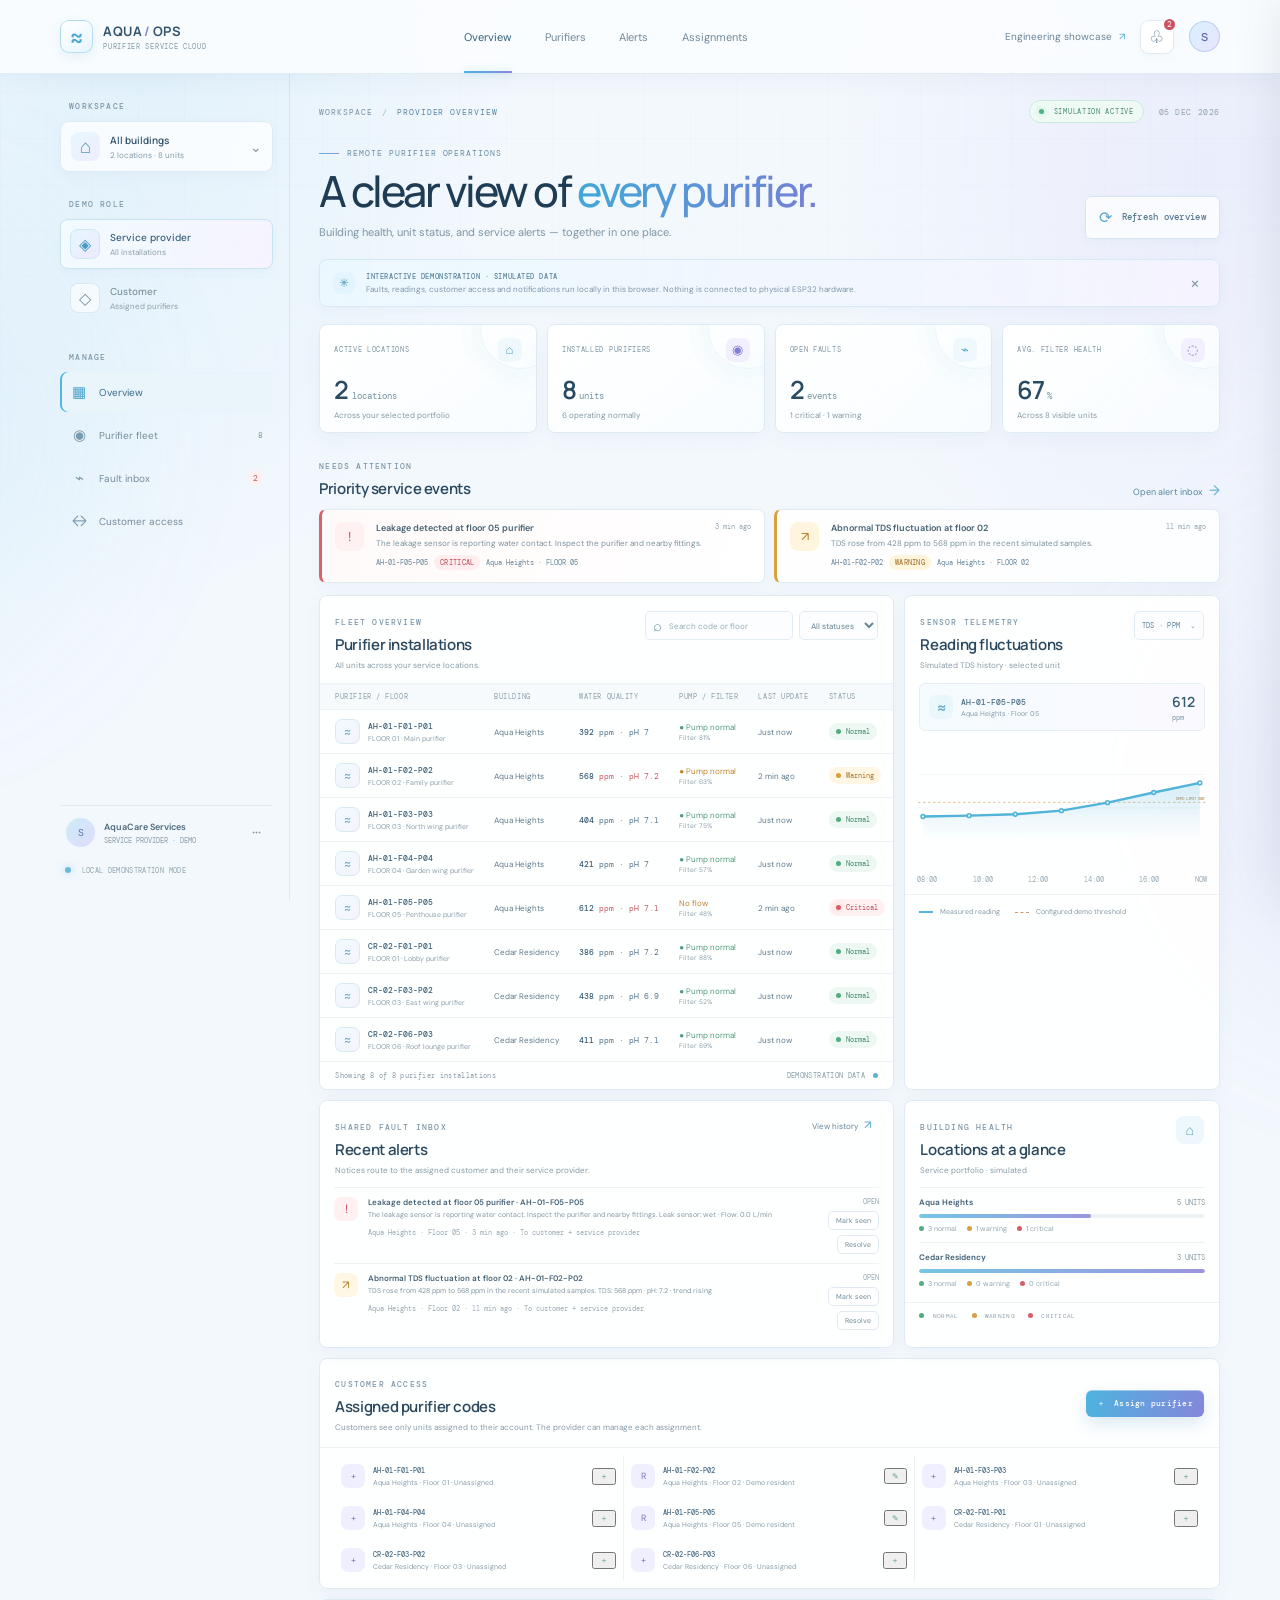
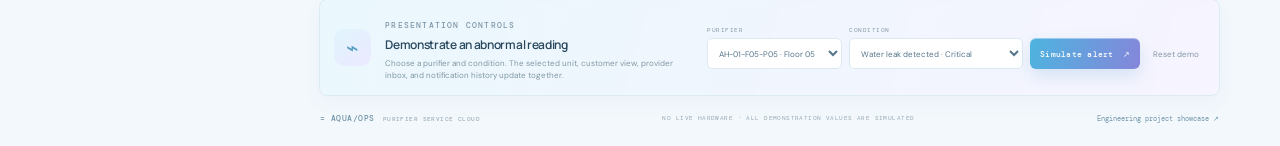
==== commit 1aa44e67: "Add multi-building purifier service portal demo" ====
--- a/index.html
+++ b/index.html
@@ -3,142 +3,58 @@
 <head>
   <meta charset="utf-8" />
   <meta name="viewport" content="width=device-width, initial-scale=1" />
-  <meta name="theme-color" content="#07111c" />
-  <meta name="description" content="An interactive virtual demonstration of the Remote Integrated Water Purifier Management System." />
-  <title>RIWPM — Water, understood.</title>
+  <meta name="theme-color" content="#eef7ff" />
+  <meta name="description" content="A multi-building purifier service portal demo with separate provider and customer dashboards." />
+  <title>AquaOps — Purifier Service Portal</title>
   <link rel="preconnect" href="https://fonts.googleapis.com" />
   <link rel="preconnect" href="https://fonts.gstatic.com" crossorigin />
   <link href="https://fonts.googleapis.com/css2?family=DM+Mono:wght@400;500&family=DM+Sans:wght@400;500;600;700&family=Manrope:wght@400;500;600;700;800&display=swap" rel="stylesheet" />
-  <link rel="stylesheet" href="styles.css" />
+  <link rel="stylesheet" href="portal.css" />
 </head>
 <body>
-  <div class="ambient ambient-one"></div><div class="ambient ambient-two"></div>
-  <div class="intro" id="intro">
-    <div class="intro-grid"></div><div class="intro-water"></div>
-    <div class="intro-inner">
-      <a class="brand intro-brand" href="#home"><span class="brand-mark">≈</span> AQUA / SYSTEMS</a>
-      <div class="intro-content">
-        <div class="eyebrow"><span class="pulse-dot"></span> ENGINEERING PROJECT · 2026</div>
-        <h1>Remote integrated<br/><span>water purifier</span><br/>management system</h1>
-        <p class="intro-subtitle">Smart Water Quality Monitoring and Remote Device Management</p>
-        <div class="academic-card">
-          <div class="academic-block"><div class="micro-label">PROJECT TEAM</div><div class="team-names"><span>Shodhan S Shetty</span><span>Shashmitha</span><span>V Poorvie Pragna</span><span>Mohammed Sinan</span></div></div>
-          <div class="academic-divider"></div>
-          <div class="academic-block guide-block"><div class="micro-label">PROJECT GUIDE</div><div class="guide-name">Dr Prasanna Kumar C</div></div>
+  <div class="ambient ambient-blue"></div><div class="ambient ambient-purple"></div>
+  <header class="topbar">
+    <a class="brand" href="#top" aria-label="AquaOps home"><span class="brand-icon">≈</span><span>AQUA<span class="brand-slash">/</span>OPS<small>PURIFIER SERVICE CLOUD</small></span></a>
+    <nav class="top-links" aria-label="Main navigation"><a class="active" href="#dashboard">Overview</a><a href="#units">Purifiers</a><a href="#alerts">Alerts</a><a href="#assignments">Assignments</a></nav>
+    <div class="top-actions"><a class="project-link" href="project-demo.html">Engineering showcase <span>↗</span></a><button class="icon-btn notification-trigger" id="notificationTrigger" aria-label="Open notification center">♧<i id="notificationBadge">2</i></button><button class="avatar" aria-label="Demo account">S</button></div>
+    <button class="mobile-menu" id="mobileMenu" aria-label="Open menu">☰</button>
+  </header>
+  <main id="top">
+    <div class="app-shell">
+      <aside class="sidebar">
+        <div class="sidebar-top"><div class="sidebar-label">WORKSPACE</div><button class="workspace-select" id="buildingPicker"><span class="building-symbol">⌂</span><span><b id="selectedBuildingName">All buildings</b><small id="selectedBuildingMeta">2 locations · 8 units</small></span><span class="chevron">⌄</span></button><div class="building-menu" id="buildingMenu"></div></div>
+        <div class="sidebar-label role-label">DEMO ROLE</div>
+        <div class="role-switch" role="group" aria-label="Choose dashboard role"><button class="role-option active" data-role="provider"><span>◈</span><span><b>Service provider</b><small>All installations</small></span></button><button class="role-option" data-role="customer"><span>◇</span><span><b>Customer</b><small>Assigned purifiers</small></span></button></div>
+        <div class="sidebar-label nav-label">MANAGE</div>
+        <nav class="side-nav" aria-label="Workspace sections"><a class="selected" href="#dashboard"><span>▦</span>Overview</a><a href="#units"><span>◉</span>Purifier fleet <i id="unitNavCount">8</i></a><a href="#alerts"><span>⌁</span>Fault inbox <i class="nav-alert-count" id="alertNavCount">2</i></a><a href="#assignments" id="assignmentNav"><span>↔</span>Customer access</a></nav>
+        <div class="sidebar-spacer"></div>
+        <div class="demo-account"><div class="demo-account-icon">S</div><div><b id="accountName">Shodhan Shetty</b><small id="accountRole">SERVICE PROVIDER · DEMO</small></div><button aria-label="Account menu">···</button></div>
+        <div class="sidebar-foot"><span class="cloud-pulse"></span> LOCAL DEMONSTRATION MODE</div>
+      </aside>
+      <section class="main-content" id="dashboard">
+        <div class="page-top"><div class="breadcrumb"><span>WORKSPACE</span><b>/</b><span id="breadcrumbRole">PROVIDER OVERVIEW</span></div><div class="page-top-meta"><span class="live-chip"><i></i> SIMULATION ACTIVE</span><span class="today" id="todayLabel">12 NOV 2026</span></div></div>
+        <div class="welcome-row"><div><div class="eyebrow"><span class="eyebrow-line"></span> REMOTE PURIFIER OPERATIONS</div><h1 id="welcomeTitle">A clear view of <em>every purifier.</em></h1><p id="welcomeDescription">Building health, unit status, and service alerts — together in one place.</p></div><button class="button button-outline" id="refreshData"><span class="refresh-icon">⟳</span> Refresh overview</button></div>
+        <div class="demo-ribbon"><span class="ribbon-icon">✳</span><div><b>INTERACTIVE DEMONSTRATION · SIMULATED DATA</b><small>Faults, readings, customer access and notifications run locally in this browser. Nothing is connected to physical ESP32 hardware.</small></div><button id="dismissRibbon" aria-label="Dismiss notice">×</button></div>
+        <div class="kpi-grid" id="kpiGrid"></div>
+        <div class="priority-row"><div class="priority-title"><div><span class="section-kicker">NEEDS ATTENTION</span><h2 id="priorityHeading">Priority service events</h2></div><a href="#alerts" class="inline-link">Open alert inbox <span>→</span></a></div><div class="priority-grid" id="priorityGrid"></div></div>
+        <div class="overview-grid">
+          <section class="panel fleet-panel" id="units"><div class="panel-heading"><div><span class="section-kicker">FLEET OVERVIEW</span><h2 id="fleetHeading">Purifier installations</h2><p id="fleetDescription">All units across your service locations.</p></div><div class="panel-tools"><label class="search-field"><span>⌕</span><input id="unitSearch" type="search" placeholder="Search code or floor" aria-label="Search purifiers" /></label><select id="unitFilter" aria-label="Filter purifiers"><option value="all">All statuses</option><option value="critical">Critical</option><option value="warning">Warning</option><option value="normal">Normal</option></select></div></div><div class="unit-table-wrap"><table class="unit-table"><thead><tr><th>PURIFIER / FLOOR</th><th>BUILDING</th><th>WATER QUALITY</th><th>PUMP / FILTER</th><th>LAST UPDATE</th><th>STATUS</th><th></th></tr></thead><tbody id="unitTable"></tbody></table></div><div class="table-foot"><span id="tableSummary">Showing 8 purifier installations</span><span>DEMONSTRATION DATA <i class="tiny-blue-dot"></i></span></div></section>
+          <section class="panel fluctuation-panel"><div class="panel-heading"><div><span class="section-kicker">SENSOR TELEMETRY</span><h2>Reading fluctuations</h2><p>Simulated TDS history · selected unit</p></div><button class="chart-menu" id="chartMetric">TDS · PPM <span>⌄</span></button></div><div class="selected-unit-chip"><span class="unit-mini-icon">≈</span><span><b id="chartUnitName">AH-01-F05-P05</b><small id="chartUnitBuilding">Aqua Heights · Floor 05</small></span><span class="chart-current" id="chartCurrent">612 <small>ppm</small></span></div><div class="fluctuation-chart" id="fluctuationChart"></div><div class="chart-times"><span>08:00</span><span>10:00</span><span>12:00</span><span>14:00</span><span>16:00</span><span>NOW</span></div><div class="threshold-legend"><span><i class="legend-line"></i> Measured reading</span><span><i class="legend-limit"></i> Configured demo threshold</span></div></section>
         </div>
-        <button class="button button-primary enter-button" id="enterProject">Enter project <span>↗</span></button>
-      </div>
-      <div class="intro-side-note"><span>01 — 07</span><i></i><span>VIRTUAL DEMONSTRATION</span></div>
-      <div class="intro-watermark">RIWPM<span>·</span>01</div>
+        <div class="lower-grid">
+          <section class="panel activity-panel" id="alerts"><div class="panel-heading"><div><span class="section-kicker">SHARED FAULT INBOX</span><h2>Recent alerts</h2><p>Notices route to the assigned customer and their service provider.</p></div><button class="text-icon-button" id="seeAllAlerts">View history <span>↗</span></button></div><div class="alert-feed" id="alertFeed"></div></section>
+          <section class="panel building-panel"><div class="panel-heading"><div><span class="section-kicker">BUILDING HEALTH</span><h2>Locations at a glance</h2><p id="buildingPanelSubtitle">Service portfolio · simulated</p></div><span class="location-icon">⌂</span></div><div class="building-list" id="buildingList"></div><div class="building-foot"><span><i class="key-dot"></i> NORMAL</span><span><i class="key-dot warning-dot"></i> WARNING</span><span><i class="key-dot critical-dot"></i> CRITICAL</span></div></section>
+        </div>
+        <section class="panel assignment-panel" id="assignments"><div class="panel-heading"><div><span class="section-kicker">CUSTOMER ACCESS</span><h2>Assigned purifier codes</h2><p>Customers see only units assigned to their account. The provider can manage each assignment.</p></div><button class="button button-primary" id="openAssignment"><span>＋</span> Assign purifier</button></div><div class="assignment-strip" id="assignmentStrip"></div></section>
+        <section class="simulate-panel"><div class="simulate-icon">⌁</div><div class="simulate-copy"><span class="section-kicker">PRESENTATION CONTROLS</span><h2>Demonstrate an abnormal reading</h2><p>Choose a purifier and condition. The selected unit, customer view, provider inbox, and notification history update together.</p></div><div class="simulate-controls"><label><span>PURIFIER</span><select id="faultUnit"></select></label><label><span>CONDITION</span><select id="faultType"><option value="leak">Water leak detected · Critical</option><option value="tds">TDS spike · Warning</option><option value="ph">Abnormal pH fluctuation · Warning</option><option value="turbidity">Turbidity spike · Warning</option><option value="lowVoltage">Low voltage · Warning</option><option value="dryRun">No flow / dry-run suspected · Critical</option><option value="overload">Pump overload · Critical</option><option value="filter">Filter replacement due · Service</option></select></label><button class="button button-primary" id="triggerFault">Simulate alert <span>↗</span></button><button class="reset-button" id="resetDemo">Reset demo</button></div></section>
+        <footer class="app-footer"><span>≈ AQUA/OPS <small>PURIFIER SERVICE CLOUD</small></span><span>NO LIVE HARDWARE · ALL DEMONSTRATION VALUES ARE SIMULATED</span><a href="project-demo.html">Engineering project showcase ↗</a></footer>
+      </section>
     </div>
-  </div>
-
-  <header class="topbar" id="topbar">
-    <a class="brand" href="#home"><span class="brand-mark">≈</span> AQUA / SYSTEMS</a>
-    <nav class="main-nav" aria-label="Main navigation">
-      <a href="#home">Overview</a><a href="#model">3D model</a><a href="#components">Components</a><a href="#workflow">How it works</a><a href="#dashboard">Dashboard</a><a href="#mobile">Mobile app</a><a href="#about">Project</a>
-    </nav>
-    <div class="topbar-right"><span class="demo-chip"><i></i> DEMO MODE</span><button class="menu-toggle" id="menuToggle" aria-label="Open navigation">☰</button></div>
-  </header>
-
-  <main id="home">
-    <section class="hero section-wrap">
-      <div class="hero-copy"><div class="eyebrow"><span class="pulse-dot"></span> REMOTE INTEGRATED WATER PURIFIER MANAGEMENT</div>
-        <h2>Water, <em>understood.</em></h2><p>A virtual window into a smarter purifier. Explore how quality sensing, device health and remote visibility come together.</p>
-        <div class="hero-actions"><a class="button button-primary" href="#model">Explore the system <span>↗</span></a><a class="text-link" href="#workflow">See how it works <span>↓</span></a></div>
-      </div>
-      <div class="hero-aside"><div class="live-label"><span class="pulse-dot"></span> SIMULATED SYSTEM STATUS</div><div class="hero-aside-main"><span class="status-orb"></span><div><strong id="heroStatus">System healthy</strong><small>Virtual demonstration active</small></div></div><div class="hero-aside-bottom"><span>MODEL</span><b>RIWPM / 01</b><span>MODE</span><b>SIMULATED</b></div></div>
-      <div class="hero-bottomline"><span>01 / PROJECT OVERVIEW</span><span>SCROLL TO EXPLORE <b>↓</b></span></div>
-    </section>
-
-    <section class="section-wrap model-section" id="model">
-      <div class="section-heading"><div><div class="eyebrow">01 — SYSTEM EXPLORER</div><h2>A system you can <em>see inside.</em></h2></div><div class="section-heading-note">Drag to rotate · Scroll to zoom · Select a component to inspect</div></div>
-      <div class="model-layout">
-        <div class="model-stage" id="modelStage">
-          <div class="stage-top"><span><i class="pulse-dot"></i> PURIFICATION LOOP</span><span>AXONOMETRIC VIEW <b>↗</b></span></div>
-          <div class="model-canvas" id="modelCanvas" aria-label="Interactive purifier system model">
-            <svg class="purifier-svg" id="purifierSvg" viewBox="0 0 900 600" role="img" aria-label="Interactive 3D-style water purifier and monitoring system">
-              <defs>
-                <linearGradient id="metal" x1="0" x2="1" y1="0" y2="1"><stop stop-color="#e9f3fa"/><stop offset=".35" stop-color="#8da8ba"/><stop offset=".68" stop-color="#e4f2fa"/><stop offset="1" stop-color="#617d91"/></linearGradient>
-                <linearGradient id="darkMetal" x1="0" x2="1" y1="0" y2="1"><stop stop-color="#31495b"/><stop offset="1" stop-color="#101d29"/></linearGradient>
-                <linearGradient id="glass" x1="0" x2="1"><stop stop-color="#46d4f4" stop-opacity=".04"/><stop offset=".5" stop-color="#6eeaff" stop-opacity=".26"/><stop offset="1" stop-color="#44c7e5" stop-opacity=".05"/></linearGradient>
-                <linearGradient id="water" x1="0" x2="0" y1="0" y2="1"><stop stop-color="#5de8ff"/><stop offset="1" stop-color="#138fc8"/></linearGradient>
-                <filter id="glow"><feGaussianBlur stdDeviation="5" result="blur"/><feMerge><feMergeNode in="blur"/><feMergeNode in="SourceGraphic"/></feMerge></filter>
-                <filter id="softGlow"><feGaussianBlur stdDeviation="11"/></filter>
-              </defs>
-              <!-- floor shadow -->
-              <ellipse cx="465" cy="504" rx="350" ry="48" fill="#06101a" opacity=".78"/><ellipse cx="465" cy="500" rx="280" ry="24" fill="#40ccef" opacity=".1" filter="url(#softGlow)"/>
-              <!-- flowing plumbing -->
-              <g class="pipe"><path d="M107 309 H194 V274 H249"/><path d="M316 274 H363 V303 H431"/><path d="M510 303 H563 V267 H618"/><path d="M690 267 H748 V323 H806"/><path d="M455 320 V369 H503"/></g>
-              <g class="water-flow"><path d="M107 309 H194 V274 H249"/><path d="M316 274 H363 V303 H431"/><path d="M510 303 H563 V267 H618"/><path d="M690 267 H748 V323 H806"/></g>
-              <!-- inlet -->
-              <g class="component" data-component="inlet"><path d="M49 292 H105 V326 H49 Z" fill="url(#darkMetal)" stroke="#7995a7"/><path d="M49 292 H71 V326 H49 Z" fill="#223746" stroke="#87a4b4"/><path d="M47 299 H37 V319 H47" fill="none" stroke="#9cb2c0" stroke-width="3"/><circle cx="106" cy="309" r="7" fill="#48d9fa" filter="url(#glow)"/><text x="39" y="357" class="svg-label">WATER INLET</text></g>
-              <!-- filters -->
-              <g class="component" data-component="prefilter"><path d="M229 230 L260 213 L328 232 L297 250 Z" fill="#b7cbd7"/><path d="M229 230 V365 L261 385 V213 Z" fill="url(#metal)"/><path d="M261 213 L328 232 V367 L261 385 Z" fill="url(#glass)" stroke="#78b7cc" stroke-width="2"/><path d="M272 232 V367 M284 228 V371 M297 224 V374 M310 229 V371" stroke="#68d7ee" opacity=".45"/><path d="M236 366 L261 382 L328 363" fill="none" stroke="#92adbb" stroke-width="3"/><text x="239" y="408" class="svg-label">PRE-FILTER</text></g>
-              <g class="component" data-component="carbon"><path d="M400 255 L431 237 L515 258 L483 277 Z" fill="#526373"/><path d="M400 255 V355 L431 375 V237 Z" fill="#263441" stroke="#768e9e"/><path d="M431 237 L515 258 V358 L431 375 Z" fill="url(#darkMetal)" stroke="#7990a0" stroke-width="2"/><path d="M443 258 L499 273 V341 L443 356 Z" fill="#1b2a36"/><path d="M449 268 L492 280 M449 281 L492 293 M449 294 L492 306 M449 307 L492 319 M449 320 L492 332" stroke="#50c9e3" opacity=".24"/><text x="421" y="402" class="svg-label">CARBON STAGE</text></g>
-              <g class="component" data-component="membrane"><path d="M585 222 L615 205 L691 226 L661 244 Z" fill="#b8c9d2"/><path d="M585 222 V356 L615 375 V205 Z" fill="url(#metal)"/><path d="M615 205 L691 226 V360 L615 375 Z" fill="url(#glass)" stroke="#7bc4d8" stroke-width="2"/><path d="M626 229 V353 M635 232 V355 M644 234 V357 M653 237 V358 M662 239 V360" stroke="#7de8f4" opacity=".5"/><text x="610" y="398" class="svg-label">MEMBRANE</text></g>
-              <!-- sensor pods on the line -->
-              <g class="component" data-component="tds"><path d="M350 266 V230 Q350 219 361 219 H386 Q397 219 397 230 V266" fill="#182b39" stroke="#61cce0" stroke-width="2"/><circle cx="373" cy="238" r="8" fill="#45d7f5" opacity=".8"/><path d="M373 246 V275" stroke="#72e5f4" stroke-width="3"/><text x="346" y="202" class="svg-small">TDS</text></g>
-              <g class="component" data-component="ph"><path d="M526 295 V333 Q526 343 537 343 H550 Q561 343 561 333 V295" fill="#1b2d3a" stroke="#66cce4" stroke-width="2"/><path d="M543 342 V368" stroke="#73e4ee" stroke-width="3"/><circle cx="543" cy="306" r="6" fill="#6ee8ed"/><text x="529" y="388" class="svg-small">pH</text></g>
-              <!-- pump -->
-              <g class="component" data-component="pump"><path d="M328 422 L360 401 L433 418 L401 440 Z" fill="#8399a8"/><path d="M328 422 V472 L360 493 V401 Z" fill="url(#darkMetal)" stroke="#7590a2"/><path d="M360 401 L433 418 V468 L360 493 Z" fill="#253c4d" stroke="#8ba2b0" stroke-width="2"/><ellipse cx="385" cy="446" rx="25" ry="17" fill="#10202c" stroke="#57d4ed" stroke-width="2"/><circle cx="385" cy="446" r="6" fill="#5bdfff"/><path d="M433 430 H455 V449 H433" fill="#344c5d" stroke="#8ca8b9"/><text x="343" y="522" class="svg-label">12V DC PUMP</text><circle cx="412" cy="433" r="3" fill="#69edac" class="led-blink"/></g>
-              <!-- control box -->
-              <g class="component" data-component="esp32"><path d="M550 383 L584 360 L718 389 L683 414 Z" fill="#829bad"/><path d="M550 383 V473 L584 495 V360 Z" fill="#263a49" stroke="#8ca6b3"/><path d="M584 360 L718 389 V479 L584 495 Z" fill="#162734" stroke="#7ba3b4" stroke-width="2"/><path d="M605 383 L684 399 V465 L605 448 Z" fill="#0a1720" stroke="#4d788b"/><rect x="618" y="398" width="54" height="42" rx="4" fill="#104357" stroke="#47d2ec"/><text x="624" y="415" class="board-text">ESP32</text><text x="626" y="428" class="board-sub">DEVKIT V1</text><path d="M643 398 V386 M656 402 V390 M618 414 H607 M673 427 H684 M633 440 V452 M654 440 V455" stroke="#6be7f4" stroke-width="2"/><circle cx="695" cy="411" r="3" fill="#72f0aa" class="led-blink"/><text x="600" y="526" class="svg-label">CONTROLLER</text></g>
-              <!-- oled -->
-              <g class="component" data-component="oled"><path d="M649 160 L669 147 L758 166 L738 180 Z" fill="#849eae"/><path d="M649 160 V223 L669 236 V147 Z" fill="#233846" stroke="#7797a9"/><path d="M669 147 L758 166 V228 L669 236 Z" fill="#101e28" stroke="#72c7d8" stroke-width="2"/><path d="M682 164 L742 177 V211 L682 199 Z" fill="#0b3b47" stroke="#3fc8d8"/><text x="689" y="180" class="oled-text">TDS 420</text><text x="689" y="194" class="oled-text">pH  7.1</text><text x="676" y="253" class="svg-small">OLED DISPLAY</text></g>
-              <!-- leak detector -->
-              <g class="component" data-component="leak"><path d="M496 484 l17 -9 17 9 v20 l-17 9 -17 -9 Z" fill="#253b49" stroke="#62d3e8" stroke-width="2"/><path d="M502 487 l11 5 11 -5 M513 492 v14" fill="none" stroke="#52dcf5" stroke-width="2"/><path d="M513 475 V464" stroke="#84b3c1" stroke-width="2"/><text x="482" y="539" class="svg-label">LEAK DETECTOR</text></g>
-              <!-- flow and direction arrows -->
-              <g class="flow-arrows"><path d="M157 299 l10 10 -10 10 M374 293 l10 10 -10 10 M569 257 l10 10 -10 10 M754 313 l10 10 -10 10" fill="none" stroke="#b4f6ff" stroke-width="2"/></g>
-              <!-- sensor bus -->
-              <g class="signal-lines"><path d="M374 219 V140 H622 V360"/><path d="M543 367 V346 H603 V360"/><path d="M680 147 V135 H694 V360"/><path d="M513 464 H537 V465 H550"/></g>
-              <g class="signal-points"><circle r="4"><animateMotion dur="2.5s" repeatCount="indefinite" path="M374 219 V140 H622 V360"/></circle><circle r="4"><animateMotion dur="2.8s" repeatCount="indefinite" path="M543 367 V346 H603 V360"/></circle><circle r="4"><animateMotion dur="3s" repeatCount="indefinite" path="M680 147 V135 H694 V360"/></circle></g>
-              <!-- outlet -->
-              <g class="component" data-component="outlet"><path d="M806 306 H856 V340 H806 Z" fill="url(#darkMetal)" stroke="#809aab"/><path d="M856 306 H876 V340 H856" fill="#233a49" stroke="#8fa7b6"/><circle cx="806" cy="323" r="7" fill="#56e0ff" filter="url(#glow)"/><path d="M870 312 C883 321 881 331 873 339" fill="none" stroke="#65e5fb" stroke-width="3"/><text x="817" y="370" class="svg-label">WATER OUTLET</text></g>
-              <!-- wifi waves -->
-              <g class="wifi-waves"><path d="M732 109 Q763 79 794 109 M740 120 Q763 98 786 120 M750 131 Q763 119 776 131"/><circle cx="763" cy="139" r="3" fill="#53dff7"/></g>
-            </svg>
-            <div class="model-caption"><span>FIG 01</span><span>VIRTUAL PURIFICATION + MONITORING ASSEMBLY</span></div>
-          </div>
-          <div class="stage-controls"><button id="rotateModel" class="icon-button" title="Toggle model rotation">⟳</button><button id="zoomOut" class="icon-button" title="Zoom out">−</button><button id="zoomIn" class="icon-button" title="Zoom in">+</button><button id="resetModel" class="icon-button" title="Reset view">⌖</button><span class="stage-hint">SELECT A PART TO EXPLORE</span></div>
-        </div>
-        <aside class="model-inspector" id="modelInspector"><div class="inspector-top"><span class="micro-label">COMPONENT INSPECTOR</span><span class="inspector-index">01 / 12</span></div><div class="inspector-icon" id="inspectorIcon">◈</div><div class="micro-label" id="inspectorType">CORE CONTROLLER</div><h3 id="inspectorName">ESP32 DevKit V1</h3><p id="inspectorText">The central controller gathers sensor readings, evaluates device conditions and coordinates the system response.</p><div class="inspector-spec"><span>ROLE</span><b id="inspectorRole">Data processing</b><span>CONNECTION</span><b id="inspectorConnection">Sensor inputs · configurable GPIO</b><span>STATUS</span><b class="spec-status"><i></i> VIRTUAL MODEL</b></div><button class="text-link" id="openComponent">Full component details <span>↗</span></button></aside>
-      </div>
-    </section>
-
-    <section class="section-wrap component-section" id="components">
-      <div class="section-heading"><div><div class="eyebrow">02 — HARDWARE LIBRARY</div><h2>Every part has a <em>purpose.</em></h2></div><p class="heading-description">Select a component to see how it contributes to the complete system. Pin assignments remain configurable until confirmed against the physical build.</p></div>
-      <div class="component-browser"><div class="component-tabs" id="componentTabs"><button class="active" data-filter="all">All components <span>17</span></button><button data-filter="controller">Controller <span>1</span></button><button data-filter="water">Water quality <span>5</span></button><button data-filter="safety">Safety & power <span>3</span></button><button data-filter="output">Outputs <span>4</span></button><button data-filter="other">Other <span>4</span></button></div><div class="component-grid" id="componentGrid"></div></div>
-    </section>
-
-    <section class="workflow-section" id="workflow"><div class="section-wrap workflow-wrap"><div class="section-heading"><div><div class="eyebrow">03 — OPERATING PRINCIPLE</div><h2>From water to <em>insight.</em></h2></div><div class="section-heading-note">A virtual walkthrough of the physical system’s intended operation</div></div>
-      <div class="workflow-layout"><div class="steps-list" id="stepsList"></div><div class="workflow-visual"><div class="workflow-visual-top"><span><i class="pulse-dot"></i> SYSTEM SEQUENCE</span><span id="stepCounter">01 / 07</span></div><div class="workflow-animation" id="workflowAnimation"><div class="workflow-waterline"></div><div class="workflow-icon" id="workflowIcon">◉</div><div class="workflow-route"><i></i><i></i><i></i></div><div class="workflow-node" id="workflowNode">WATER MONITORING</div></div><h3 id="workflowTitle">Water enters the purifier</h3><p id="workflowDescription">Incoming water passes through the purification path. The TDS, pH, turbidity, temperature and flow sensors observe key parameters at their configured measurement points.</p><div class="workflow-footer"><button class="icon-button" id="prevStep">←</button><button class="button button-small" id="playSteps">Play sequence <span>▶</span></button><button class="icon-button" id="nextStep">→</button><span class="sim-tag">DEMONSTRATION</span></div></div></div>
-    </div></section>
-
-    <section class="section-wrap dashboard-section" id="dashboard"><div class="section-heading"><div><div class="eyebrow">04 — LIVE PROJECT DASHBOARD</div><h2>See the system <em>respond.</em></h2></div><div class="demo-notice"><span>ⓘ</span> DEMONSTRATION DATA · SIMULATED IN THIS WEBSITE</div></div>
-      <div class="dashboard-toolbar"><div><span class="live-dot"></span><b id="dashboardState">All systems nominal</b><span class="updated-at">Updated just now · browser simulation</span></div><div class="toolbar-actions"><label class="select-wrap"><span>SIMULATE CONDITION</span><select id="faultSelect"><option value="tds">TDS approaching threshold</option><option value="ph">Abnormal pH</option><option value="turbidity">High turbidity</option><option value="leak">Leak detected</option><option value="overload">Pump overload</option><option value="dryrun">Dry run condition</option><option value="voltage">Low voltage</option><option value="filter">Filter replacement warning</option></select></label><button class="button button-danger" id="simulateFault">Simulate fault <span>↗</span></button><button class="button button-quiet" id="resetSimulation">Reset simulation</button></div></div>
-      <div class="metric-grid" id="metricGrid"></div>
-      <div class="dashboard-lower"><div class="chart-card"><div class="card-heading"><div><span class="micro-label">WATER QUALITY TREND</span><h3>Quality score <span class="chart-range">LAST 12 SAMPLES</span></h3></div><span class="chart-value" id="qualityTrendValue">72<span>/100</span></span></div><div class="chart-legend"><span><i class="legend-cyan"></i> Overall score</span><span><i class="legend-muted"></i> Target range</span></div><div class="chart-area" id="qualityChart"></div><div class="chart-x-labels"><span>09:00</span><span>10:00</span><span>11:00</span><span>12:00</span><span>13:00</span><span>NOW</span></div></div>
-        <div class="health-card"><div class="card-heading"><div><span class="micro-label">DEVICE HEALTH</span><h3>Operating conditions</h3></div><span class="health-mark">◉</span></div><div class="health-list" id="healthList"></div><div class="filter-health"><div class="filter-top"><span>FILTER HEALTH</span><b id="filterPercent">48%</b></div><div class="progress-track"><i id="filterProgress" style="width:48%"></i></div><small>Estimated demonstration value</small></div></div>
-      </div>
-      <div class="alert-card"><div class="alert-heading"><div><span class="micro-label">EVENT LOG</span><h3>Alert history</h3></div><span class="event-count" id="eventCount">03 EVENTS</span></div><div class="alert-list" id="alertHistory"></div><div class="billing-note"><span>ⓘ</span><p>Monitoring warnings do not automatically create service charges. A service charge would require a confirmed device fault or qualifying critical service condition.</p></div></div>
-    </section>
-
-    <section class="mobile-section" id="mobile"><div class="section-wrap mobile-wrap"><div class="mobile-copy"><div class="eyebrow">05 — REMOTE VISIBILITY</div><h2>One clear view,<br/><em>wherever you are.</em></h2><p>A concept mobile dashboard shows how the physical system could present its status to an operator. Every reading and notification here is simulated.</p><div class="mobile-features"><div><span>01</span><b>At-a-glance quality</b><small>Water parameters and purifier health</small></div><div><span>02</span><b>Useful notifications</b><small>Warnings and critical conditions</small></div><div><span>03</span><b>Service context</b><small>Operating hours and filter estimate</small></div></div><div class="wifi-transmission"><span class="wifi-icon">⌁</span><div><b>VIRTUAL WI-FI SIGNAL</b><small>Illustrative communication path</small></div><span class="signal-bars"><i></i><i></i><i></i></span></div></div>
-        <div class="phone-scene"><div class="phone-glow"></div><div class="phone-link-orbit"><span>⌁</span></div><div class="phone" id="phone"><div class="phone-frame"><div class="phone-island"></div><div class="phone-screen"><div class="phone-status"><span>9:41</span><span>●●● ◖</span></div><div class="app-top"><span class="app-logo">≈</span><span>RIWPM <small>HOME SYSTEM</small></span><button aria-label="Notifications">♧</button></div><div class="app-greeting"><small>GOOD AFTERNOON</small><b>Your water, at a glance.</b></div><div class="app-quality"><div><small>WATER QUALITY</small><b id="phoneQuality">Good</b><span>Score <strong id="phoneScore">72</strong> / 100</span></div><div class="quality-ring"><span id="phoneRing">72</span></div></div><div class="app-reading-grid"><div><small>TDS</small><b id="phoneTds">420 <i>ppm</i></b></div><div><small>pH LEVEL</small><b id="phonePh">7.1</b></div><div><small>TURBIDITY</small><b id="phoneTurbidity">1.4 <i>NTU</i></b></div><div><small>TEMPERATURE</small><b id="phoneTemp">24.8 <i>°C</i></b></div></div><div class="app-pump"><span class="pump-check">✓</span><div><small>PURIFIER STATUS</small><b id="phonePump">Pump running normally</b></div><span class="app-chevron">›</span></div><div class="app-notify-title">RECENT NOTIFICATIONS <a href="#dashboard">SEE ALL</a></div><div class="app-notification" id="phoneNotification"><span class="notification-icon">⌁</span><div><b>System operating normally</b><small>Demonstration · Just now</small></div></div><div class="app-bottom-nav"><span class="selected">◉<small>Home</small></span><span>⌑<small>Trends</small></span><span>⚙<small>Settings</small></span></div></div></div><div class="phone-label"><span class="pulse-dot"></span> SIMULATED MOBILE APPLICATION</div></div></div>
-      </div></section>
-
-    <section class="section-wrap about-section" id="about"><div class="section-heading"><div><div class="eyebrow">06 — PROJECT NOTES</div><h2>Designed for better <em>decisions.</em></h2></div><p class="heading-description">An engineering concept for bringing water quality awareness and purifier condition monitoring into one connected view.</p></div>
-      <div class="about-intro"><div class="about-abstract">WATER<br/><em>ISN'T</em><br/>A BLACK BOX<span>↘</span></div><div class="about-copy"><div class="micro-label">PROJECT INTRODUCTION</div><p>Remote Integrated Water Purifier Management System demonstrates how a controller can collect water quality and equipment health data, evaluate conditions and make useful information available to an operator. This website is a fully virtual presentation model. Its sensor values are generated locally for demonstration.</p><div class="project-facts"><div><small>PROJECT TYPE</small><b>Final-year engineering project</b></div><div><small>DEMONSTRATION MODE</small><b>Self-contained simulation</b></div><div><small>CORE CONTROLLER</small><b>ESP32 DevKit V1 (30-pin)</b></div></div></div></div>
-      <div class="about-grid"><article><span class="about-number">01</span><div class="micro-label">PROBLEM STATEMENT</div><h3>Visibility arrives too late.</h3><p>Without convenient monitoring, water quality changes, leakage and pump issues may go unnoticed until someone checks the purifier in person.</p></article><article><span class="about-number">02</span><div class="micro-label">OBJECTIVES</div><h3>Measure. Understand. Respond.</h3><p>Illustrate sensor-based water monitoring, centralised processing, device condition awareness and clear operator alerts.</p></article><article><span class="about-number">03</span><div class="micro-label">PROPOSED METHODOLOGY</div><h3>A simple sensing loop.</h3><p>Water sensors observe quality and flow; electrical sensors monitor selected operating conditions; the ESP32 processes readings and drives local indicators.</p></article><article><span class="about-number">04</span><div class="micro-label">SYSTEM ARCHITECTURE</div><h3>One controller, multiple signals.</h3><p>Sensor and safety inputs → ESP32 controller → local display and alerts → illustrative wireless dashboard pathway.</p></article><article><span class="about-number">05</span><div class="micro-label">HARDWARE ARCHITECTURE</div><h3>Water path meets electronics.</h3><p>Purification stages and a 12V pump form the hydraulic concept; sensors, power circuitry, controller, OLED and indicators form the monitoring concept.</p></article><article><span class="about-number">06</span><div class="micro-label">SOFTWARE ARCHITECTURE</div><h3>Readable, modular feedback.</h3><p>Conceptual flow: sample sensors → validate and evaluate → update display/status → notify on meaningful conditions. Website simulation is browser-only.</p></article><article><span class="about-number">07</span><div class="micro-label">ADVANTAGES & APPLICATIONS</div><h3>Awareness supports upkeep.</h3><p>Remote visibility can help households, campus facilities, labs and small installations spot changes sooner and plan maintenance from condition trends.</p></article><article><span class="about-number">08</span><div class="micro-label">FUTURE SCOPE</div><h3>From concept to validated system.</h3><p>Future work may verify sensor calibration, pin mapping, thresholds and fault rules against the built hardware before implementing a real communication layer.</p></article></div>
-      <div class="architecture-strip"><div><span class="micro-label">CONCEPTUAL DATA PATH</span><p><span>WATER + DEVICE SENSORS</span><b>→</b><span>ESP32 CONTROLLER</span><b>→</b><span>LOCAL STATUS + ILLUSTRATIVE REMOTE VIEW</span></p></div><span class="simulation-stamp">SIMULATED<br/>DEMONSTRATION</span></div>
-    </section>
   </main>
-
-  <footer class="footer"><div class="section-wrap footer-inner"><a class="brand" href="#home"><span class="brand-mark">≈</span> AQUA / SYSTEMS</a><span>REMOTE INTEGRATED WATER PURIFIER MANAGEMENT SYSTEM</span><span>ENGINEERING DEMONSTRATION · 2026</span></div></footer>
-
-  <div class="modal-backdrop" id="componentModal" aria-hidden="true"><div class="component-modal" role="dialog" aria-modal="true" aria-labelledby="modalName"><button class="modal-close" id="closeModal" aria-label="Close details">×</button><div class="modal-head"><div class="inspector-icon" id="modalIcon">◈</div><div><div class="micro-label" id="modalCategory">COMPONENT</div><h2 id="modalName">Component name</h2><p id="modalSummary"></p></div></div><div class="modal-body"><div class="modal-visual" id="modalVisual"></div><div class="modal-details" id="modalDetails"></div></div><div class="modal-foot"><span>PIN ASSIGNMENTS ARE CONFIGURABLE / TO BE VERIFIED AGAINST THE PHYSICAL BUILD</span><button class="button button-quiet" id="modalDone">Close details</button></div></div></div>
+  <div class="modal-backdrop" id="unitModal" aria-hidden="true"><section class="modal-card unit-detail-modal" role="dialog" aria-modal="true" aria-labelledby="unitModalTitle"><button class="modal-close" data-close="unitModal" aria-label="Close unit details">×</button><div id="unitModalContent"></div></section></div>
+  <div class="modal-backdrop" id="assignmentModal" aria-hidden="true"><section class="modal-card assignment-modal" role="dialog" aria-modal="true" aria-labelledby="assignmentTitle"><button class="modal-close" data-close="assignmentModal" aria-label="Close assignment form">×</button><span class="section-kicker">CUSTOMER ACCESS CONTROL</span><h2 id="assignmentTitle">Assign a purifier</h2><p>Connect a purifier code with the demo customer account. Customers will then see its status and alerts.</p><label class="form-label">PURIFIER CODE<select id="assignUnit"></select></label><label class="form-label">CUSTOMER ACCOUNT<select id="assignCustomer"></select></label><div class="form-note">This is a local demonstration assignment. It does not create a real customer account.</div><button class="button button-primary full-button" id="saveAssignment">Save assignment <span>↗</span></button></section></div>
+  <aside class="notification-drawer" id="notificationDrawer" aria-hidden="true"><div class="drawer-heading"><div><span class="section-kicker">IN-APP NOTIFICATIONS</span><h2>Notification center</h2></div><button class="modal-close drawer-close" id="closeDrawer" aria-label="Close notifications">×</button></div><p class="drawer-summary">Fault updates for this dashboard role. Customer and provider inboxes remain distinct.</p><div id="notificationList" class="notification-list"></div><div class="drawer-foot">SIMULATED LOCALLY · NO EMAIL / SMS SENT</div></aside>
   <div class="toast-stack" id="toastStack" aria-live="polite"></div>
-  <script src="app.js"></script>
+  <script src="portal.js"></script>
 </body>
 </html>
--- a/portal.css
+++ b/portal.css
@@ -0,0 +1,4 @@
+:root{--ink:#18344d;--ink2:#31536c;--muted:#70899d;--faint:#92a7b7;--line:#deebf4;--blue:#4da8db;--blue2:#78c9ed;--bluewash:#e9f6fd;--purple:#8985dc;--purplewash:#f1efff;--green:#29956e;--greenwash:#eaf8f2;--amber:#b77a22;--amberwash:#fff5df;--red:#cf4f5f;--redwash:#fff0f1;--surface:#fff;--bg:#f3f8fd;--shadow:0 13px 34px rgba(59,101,134,.075);--sans:'DM Sans',sans-serif;--display:'Manrope',sans-serif;--mono:'DM Mono',monospace}*{box-sizing:border-box}html{scroll-behavior:smooth;scroll-padding-top:86px}body{margin:0;background:radial-gradient(ellipse at 10% 3%,rgba(155,215,244,.2),transparent 24%),radial-gradient(ellipse at 94% 10%,rgba(194,187,243,.18),transparent 22%),var(--bg);color:var(--ink);font:14px var(--sans);min-height:100vh}body:before{content:"";position:fixed;inset:0;pointer-events:none;z-index:-1;background-image:linear-gradient(rgba(79,137,177,.025) 1px,transparent 1px),linear-gradient(90deg,rgba(79,137,177,.025) 1px,transparent 1px);background-size:46px 46px;mask-image:linear-gradient(#000,transparent 75%)}button,input,select{font:inherit;color:inherit}button,a,select{cursor:pointer}a{color:inherit;text-decoration:none}.ambient{position:fixed;z-index:-1;pointer-events:none;width:430px;height:430px;border-radius:50%;filter:blur(100px);opacity:.12}.ambient-blue{background:#65c7ee;top:25%;left:-360px}.ambient-purple{background:#968de8;top:63%;right:-340px}.topbar{height:74px;position:sticky;top:0;z-index:20;display:flex;align-items:center;justify-content:space-between;gap:25px;padding:0 max(calc((100vw - 1540px)/2),4.7%);border-bottom:1px solid rgba(100,149,179,.16);background:rgba(251,253,255,.89);backdrop-filter:blur(18px);box-shadow:0 5px 24px rgba(54,95,125,.055)}.brand{display:flex;align-items:center;gap:10px;font:700 13px var(--display);letter-spacing:.04em;color:#31536d;white-space:nowrap}.brand-icon{width:33px;height:33px;border:1px solid rgba(70,163,208,.35);display:grid;place-items:center;border-radius:9px;background:linear-gradient(145deg,#fff,#e8f6fd);color:#4aa7d5;font-size:24px;box-shadow:0 3px 11px rgba(74,149,188,.12)}.brand-slash{color:#8585d9;margin:0 2px}.brand small{display:block;font:7px var(--mono);letter-spacing:.1em;color:#8198a7;margin-top:2px}.top-links{display:flex;align-items:center;gap:clamp(18px,2.6vw,38px);height:100%}.top-links a{height:100%;display:grid;align-items:center;position:relative;color:#73899a;font-size:11px}.top-links a.active,.top-links a:hover{color:#315f7b}.top-links a.active:after{content:"";position:absolute;bottom:0;height:2px;left:0;right:0;background:linear-gradient(90deg,#4cb4df,#8d88df);box-shadow:0 0 9px rgba(76,180,223,.4)}.top-actions{display:flex;align-items:center;gap:15px}.project-link{font-size:10px;color:#688398}.project-link span{color:var(--blue);margin-left:4px}.icon-btn{position:relative;width:34px;height:34px;background:#fff;border:1px solid var(--line);border-radius:9px;color:#54748a;font-size:17px;box-shadow:0 3px 10px rgba(50,102,135,.04)}.icon-btn:hover{color:#358fc1;border-color:#aed6e9}.notification-trigger i{position:absolute;right:-4px;top:-4px;min-width:15px;height:15px;border-radius:50%;display:grid;place-items:center;background:var(--red);color:#fff;font:8px var(--mono);font-style:normal;border:2px solid #fafeff}.avatar{width:31px;height:31px;border:1px solid rgba(108,132,214,.3);border-radius:50%;background:linear-gradient(135deg,#d8f2fd,#e8e4ff);color:#6268b1;font:600 11px var(--display)}.mobile-menu{display:none;border:1px solid var(--line);background:#fff;border-radius:7px;padding:7px 10px}.app-shell{max-width:1540px;margin:0 auto;display:grid;grid-template-columns:230px minmax(0,1fr);gap:0;min-height:calc(100vh - 74px);padding:0 4.7%}.sidebar{width:230px;border-right:1px solid rgba(117,157,183,.16);padding:27px 16px 18px 0;display:flex;flex-direction:column;position:sticky;top:74px;height:calc(100vh - 74px);min-height:650px}.sidebar-label,.section-kicker{font:500 8px var(--mono);letter-spacing:.15em;color:#7d96a7}.sidebar-top{position:relative}.sidebar-label{margin:0 0 10px 9px}.workspace-select{width:100%;display:flex;align-items:center;text-align:left;gap:10px;border:1px solid var(--line);border-radius:9px;background:rgba(255,255,255,.76);padding:10px;box-shadow:0 4px 13px rgba(58,105,136,.04)}.workspace-select:hover{border-color:#a7d4e9}.building-symbol{width:29px;height:29px;border-radius:8px;display:grid;place-items:center;background:linear-gradient(145deg,#e6f7ff,#f0edff);color:#5897ba;font-size:19px}.workspace-select b,.workspace-select small{display:block}.workspace-select b{font:600 10px var(--display);color:#31546b}.workspace-select small{font-size:8px;color:#8398a5;margin-top:3px}.chevron{margin-left:auto;color:#8199a6}.building-menu{display:none;position:absolute;z-index:10;left:0;right:0;top:69px;padding:5px;background:#fff;border:1px solid var(--line);border-radius:9px;box-shadow:0 14px 29px rgba(49,89,118,.14)}.building-menu.open{display:block;animation:menu-in .16s}.building-menu button{width:100%;border:0;background:#fff;text-align:left;padding:9px;border-radius:6px;font-size:10px;color:#456479}.building-menu button:hover,.building-menu button.active{background:#edf7fc;color:#3578a1}.building-menu button small{display:block;color:#899daa;font-size:8px;margin-top:3px}.role-label{margin-top:27px}.role-switch{display:flex;flex-direction:column;gap:4px}.role-option{width:100%;display:flex;align-items:center;text-align:left;gap:10px;padding:9px;border:1px solid transparent;border-radius:8px;background:transparent;color:#7d91a0;transition:.2s}.role-option>span:first-child{width:30px;height:30px;display:grid;place-items:center;border:1px solid rgba(94,157,188,.18);border-radius:8px;font-size:16px;background:rgba(255,255,255,.6)}.role-option b,.role-option small{display:block}.role-option b{font-size:10px;font-weight:500}.role-option small{font-size:8px;color:#8c9eaa;margin-top:3px}.role-option:hover{background:rgba(255,255,255,.6)}.role-option.active{border-color:#c8e4f1;background:linear-gradient(100deg,#f2fbff,#f5f3ff);color:#335f7a;box-shadow:0 3px 10px rgba(63,136,171,.04)}.role-option.active>span:first-child{background:linear-gradient(145deg,#e5f7fd,#edeaff);color:#4a9ac1;border-color:#cde7f3}.nav-label{margin-top:29px}.side-nav{display:flex;flex-direction:column;gap:3px}.side-nav a{display:flex;align-items:center;gap:11px;padding:10px 10px;border-radius:7px;color:#758c9b;font-size:10px;transition:.2s}.side-nav a>span{width:18px;text-align:center;color:#7a9aad;font-size:15px}.side-nav a i{font:8px var(--mono);font-style:normal;margin-left:auto;color:#7b96a5}.side-nav a .nav-alert-count{border-radius:9px;color:#b65c63;background:#fff0f1;padding:3px 5px}.side-nav a:hover,.side-nav a.selected{background:#eaf5fb;color:#356c8a}.side-nav a.selected{box-shadow:inset 2px 0 #56b5dc}.side-nav a.selected>span{color:#43a0ca}.sidebar-spacer{flex:1}.demo-account{display:flex;align-items:center;gap:9px;padding:12px 6px;border-top:1px solid var(--line)}.demo-account-icon{width:29px;height:29px;border-radius:50%;background:linear-gradient(135deg,#ccecf8,#e0dcfc);display:grid;place-items:center;color:#5976a0;font-size:10px}.demo-account b,.demo-account small{display:block}.demo-account b{font-size:9px;font-weight:600;color:#4b687a}.demo-account small{font:7px var(--mono);color:#8b9eaa;margin-top:3px}.demo-account button{margin-left:auto;border:0;background:transparent;color:#8298a4;font-size:16px}.sidebar-foot{font:7px var(--mono);letter-spacing:.05em;color:#92a4ae;padding:7px 5px}.cloud-pulse{width:6px;height:6px;display:inline-block;border-radius:50%;margin-right:6px;background:#6bb9d9;box-shadow:0 0 8px rgba(85,176,215,.5);animation:pulse 2s infinite}.main-content{min-width:0;padding:25px 0 15px 29px}.page-top{height:25px;display:flex;justify-content:space-between;align-items:center}.breadcrumb{display:flex;gap:9px;align-items:center;font:8px var(--mono);letter-spacing:.12em;color:#7891a0}.breadcrumb b{color:#a3b4bd;font-weight:400}.breadcrumb span:last-child{color:#5686a2}.page-top-meta{display:flex;align-items:center;gap:15px}.live-chip{font:7px var(--mono);letter-spacing:.1em;color:#438c74;padding:6px 9px;border:1px solid #c8eadc;border-radius:20px;background:#f0faf5}.live-chip i{display:inline-block;width:5px;height:5px;border-radius:50%;margin-right:5px;background:#48b483;box-shadow:0 0 6px #8bdcb7;animation:pulse 1.8s infinite}.today{font:8px var(--mono);letter-spacing:.07em;color:#92a4af}.welcome-row{display:flex;align-items:flex-end;justify-content:space-between;gap:20px;padding:24px 0 20px}.eyebrow{display:flex;align-items:center;gap:8px;font:8px var(--mono);letter-spacing:.12em;color:#698da2}.eyebrow-line{width:20px;height:1px;background:linear-gradient(90deg,#55b8dc,#9a91e5)}h1{font:500 clamp(29px,3.5vw,43px)/1.13 var(--display);letter-spacing:-.055em;margin:9px 0;color:#1e3c54}h1 em{font-style:normal;background:linear-gradient(100deg,#40a9d7,#777fd4);-webkit-background-clip:text;background-clip:text;color:transparent}.welcome-row p{font-size:11px;color:#7e94a2;margin:8px 0 0}.button{display:inline-flex;align-items:center;justify-content:center;gap:9px;border-radius:6px;padding:10px 13px;border:1px solid transparent;font:500 9px var(--mono);letter-spacing:.03em;transition:.2s;white-space:nowrap}.button:hover{transform:translateY(-1px)}.button-outline{background:rgba(255,255,255,.75);border-color:#d8e7ef;color:#587a8f;box-shadow:0 3px 9px rgba(60,108,138,.04)}.button-outline:hover{border-color:#abd6e8;color:#3b83a8}.refresh-icon{font-size:16px;color:#5ba6cc}.button-primary{background:linear-gradient(105deg,#4db4df,#8586da);color:#fff;border:0;box-shadow:0 7px 17px rgba(81,151,198,.2),inset 0 1px rgba(255,255,255,.4)}.button-primary:hover{box-shadow:0 9px 20px rgba(81,151,198,.26)}.demo-ribbon{display:flex;align-items:center;gap:11px;padding:10px 13px;border:1px solid #d7e9f4;border-radius:8px;background:linear-gradient(95deg,rgba(235,248,255,.9),rgba(246,244,255,.8));margin-bottom:17px;box-shadow:0 4px 13px rgba(63,113,143,.04)}.ribbon-icon{width:22px;height:22px;border-radius:7px;display:grid;place-items:center;background:#e2f4fd;color:#589dc0;font-size:12px}.demo-ribbon b,.demo-ribbon small{display:block}.demo-ribbon b{font:500 7px var(--mono);letter-spacing:.08em;color:#59839d}.demo-ribbon small{font-size:8px;color:#7e96a5;margin-top:3px}.demo-ribbon>button{margin-left:auto;border:0;background:none;color:#829aa7;font-size:18px}.kpi-grid{display:grid;grid-template-columns:repeat(4,minmax(0,1fr));gap:10px}.kpi-card{position:relative;overflow:hidden;padding:13px 14px 12px;border:1px solid #dfebf2;border-radius:8px;background:linear-gradient(145deg,rgba(255,255,255,.98),rgba(248,252,255,.9));box-shadow:0 7px 19px rgba(55,99,127,.045);min-height:105px}.kpi-card:after{content:"";position:absolute;right:-25px;top:-37px;width:79px;height:79px;border:1px solid rgba(100,177,211,.1);border-radius:50%;box-shadow:0 0 0 9px rgba(100,177,211,.025),0 0 0 19px rgba(100,177,211,.018)}.kpi-top{display:flex;align-items:center;justify-content:space-between;color:#8096a4;font:7px var(--mono);letter-spacing:.1em}.kpi-icon{width:24px;height:24px;border-radius:7px;display:grid;place-items:center;background:#eef8fd;color:#599fc2;font-size:13px}.kpi-icon.purple{background:#f2f0ff;color:#827ed0}.kpi-value{font:600 25px var(--display);letter-spacing:-.06em;color:#294b62;margin-top:10px}.kpi-value small{font:9px var(--mono);letter-spacing:0;color:#7791a1;margin-left:4px}.kpi-foot{font-size:8px;color:#8499a5;margin-top:3px}.kpi-foot .up{color:#4d9c7b}.kpi-foot .bad{color:#c85561}.priority-row{padding-top:22px}.priority-title{display:flex;align-items:flex-end;justify-content:space-between;margin-bottom:10px}.priority-title h2,.panel-heading h2,.simulate-copy h2{font:600 15px var(--display);letter-spacing:-.025em;color:#29485e;margin:5px 0 0}.inline-link{font-size:9px;color:#5786a1}.inline-link span{font-size:14px;margin-left:5px;color:#5daed2}.priority-grid{display:grid;grid-template-columns:repeat(2,minmax(0,1fr));gap:9px}.priority-card{position:relative;display:grid;grid-template-columns:31px 1fr auto;align-items:start;gap:10px;padding:12px 13px;border:1px solid #e2ebf0;border-left:3px solid #d9a13b;border-radius:7px;background:rgba(255,255,255,.86);box-shadow:0 5px 14px rgba(58,93,117,.04);cursor:pointer;transition:.2s}.priority-card.critical{border-left-color:#d7626c;background:linear-gradient(100deg,#fffafa,#fff)}.priority-card:hover{transform:translateY(-2px);box-shadow:var(--shadow)}.priority-symbol{width:29px;height:29px;display:grid;place-items:center;border-radius:8px;color:#b47d24;background:#fff5df;font-size:13px}.priority-card.critical .priority-symbol{color:#cc5761;background:#fff0f1}.priority-body b{display:block;font-size:9px;font-weight:600;color:#425f72}.priority-body p{font-size:8px;color:#7a919e;line-height:1.45;margin:4px 0}.priority-meta{display:flex;align-items:center;flex-wrap:wrap;gap:6px;margin-top:6px}.priority-code{font:7px var(--mono);color:#68869a}.severity-pill{font:7px var(--mono);letter-spacing:.04em;padding:3px 6px;border-radius:10px;color:#9d6e23;background:#fff4dc}.severity-pill.critical{color:#bd4b56;background:#ffedef}.priority-time{white-space:nowrap;font:7px var(--mono);color:#95a6b1}.overview-grid{display:grid;grid-template-columns:minmax(0,1.55fr) minmax(280px,.85fr);gap:10px;margin-top:12px}.panel{border:1px solid #e0eaf1;border-radius:8px;background:rgba(255,255,255,.91);box-shadow:0 7px 20px rgba(56,100,128,.045);min-width:0}.fleet-panel{overflow:hidden}.panel-heading{display:flex;justify-content:space-between;align-items:flex-start;gap:12px;padding:15px 15px 12px}.panel-heading h2{margin-top:5px}.panel-heading p{margin:4px 0 0;font-size:8px;color:#869aa6;line-height:1.5}.panel-tools{display:flex;align-items:center;gap:6px}.search-field{height:29px;display:flex;align-items:center;gap:5px;border:1px solid #e2edf3;border-radius:5px;background:#fbfdfe;padding:0 7px;color:#7a9bab}.search-field span{font-size:15px}.search-field input{width:118px;border:0;outline:0;background:transparent;font-size:8px;color:#46647a}.search-field input::placeholder{color:#9aabb6}.panel-tools select,.chart-menu{height:29px;border:1px solid #e1ebf2;border-radius:5px;background:#fbfdfe;padding:0 7px;font-size:8px;color:#698394;outline:0}.unit-table-wrap{overflow-x:auto}.unit-table{width:100%;border-collapse:collapse;white-space:nowrap}.unit-table th{padding:8px 10px;text-align:left;font:7px var(--mono);letter-spacing:.08em;font-weight:400;color:#8da0ac;background:#f7fafc;border-top:1px solid #edf2f6;border-bottom:1px solid #edf2f6}.unit-table th:first-child,.unit-table td:first-child{padding-left:15px}.unit-table td{padding:9px 10px;border-bottom:1px solid #edf2f6;color:#5e798b;font-size:8px}.unit-row{cursor:pointer;transition:background .15s}.unit-row:hover{background:#f5fbfe}.unit-ident{display:flex;align-items:center;gap:8px}.unit-symbol{width:25px;height:25px;display:grid;place-items:center;border:1px solid #d9e9f2;border-radius:7px;background:linear-gradient(145deg,#f1fbff,#f5f2ff);color:#64a3c2;font-size:13px}.unit-ident b,.unit-ident small{display:block}.unit-ident b{font:500 8px var(--mono);color:#3c6179}.unit-ident small{font-size:7px;color:#8b9eaa;margin-top:3px}.water-reading{font:8px var(--mono);color:#54748a}.water-reading strong{color:#385c74;font-weight:500}.unit-issue{color:#c75a62!important}.mini-pump{color:#4e9a79}.mini-pump.warn{color:#bd842c}.status-badge{display:inline-flex;align-items:center;gap:5px;border-radius:12px;padding:4px 7px;font:7px var(--mono);background:#edf8f2;color:#458c70}.status-badge:before{content:"";width:5px;height:5px;border-radius:50%;background:#52ac80}.status-badge.warning{color:#a5772c;background:#fff6e3}.status-badge.warning:before{background:#d5a03c}.status-badge.critical{color:#bd4e59;background:#fff0f1}.status-badge.critical:before{background:#d85d68;box-shadow:0 0 5px rgba(216,93,104,.3)}.row-open{border:0;background:transparent;color:#91a6b1;font-size:13px}.table-foot{display:flex;justify-content:space-between;padding:9px 15px;color:#8a9da8;font:7px var(--mono);letter-spacing:.05em}.tiny-blue-dot{display:inline-block;width:5px;height:5px;border-radius:50%;background:#63afd0;margin-left:4px}.chart-menu{font:7px var(--mono);letter-spacing:.04em;color:#648297}.chart-menu span{padding-left:5px;color:#76a0b4}.selected-unit-chip{display:flex;align-items:center;gap:8px;margin:0 14px;padding:8px 9px;border:1px solid #e4eef3;border-radius:6px;background:linear-gradient(90deg,#f5fbfe,#faf9ff)}.unit-mini-icon{width:24px;height:24px;border-radius:7px;display:grid;place-items:center;background:#e9f6fc;color:#4e9fc5;font-size:17px}.selected-unit-chip b,.selected-unit-chip small{display:block}.selected-unit-chip b{font:500 8px var(--mono);color:#486b82}.selected-unit-chip small{font-size:7px;color:#869ba7;margin-top:2px}.chart-current{margin-left:auto;font:600 14px var(--display);color:#355a72}.chart-current small{font:7px var(--mono);color:#8199a7}.fluctuation-chart{height:133px;margin:11px 13px 0}.fluctuation-chart svg{width:100%;height:100%;overflow:visible}.chart-times{display:flex;justify-content:space-between;padding:0 12px;color:#99aab4;font:7px var(--mono)}.threshold-legend{display:flex;gap:15px;padding:12px 14px;border-top:1px solid #edf2f6;margin-top:10px;color:#8599a5;font-size:7px}.threshold-legend i{display:inline-block;width:14px;vertical-align:middle;margin-right:5px}.legend-line{border-top:2px solid #57b6dc}.legend-limit{border-top:1px dashed #d3985e}.lower-grid{display:grid;grid-template-columns:minmax(0,1.55fr) minmax(280px,.85fr);gap:10px;margin-top:10px}.activity-panel .panel-heading,.building-panel .panel-heading{padding-bottom:11px}.text-icon-button{border:0;background:transparent;color:#64859a;font-size:8px}.text-icon-button span{margin-left:4px;color:#59a8cb;font-size:12px}.alert-feed{padding:0 14px 8px}.feed-item{display:grid;grid-template-columns:26px 1fr auto;align-items:start;gap:8px;padding:9px 0;border-top:1px solid #edf2f6}.feed-icon{width:24px;height:24px;border-radius:7px;display:grid;place-items:center;color:#b78431;background:#fff6e4;font-size:12px}.feed-item.critical .feed-icon{color:#c9535e;background:#fff0f2}.feed-main b{display:block;font-size:8px;color:#456175;font-weight:600}.feed-main p{margin:3px 0 0;color:#8296a2;font-size:7px;line-height:1.5}.feed-main small{font:7px var(--mono);color:#9aaab3}.feed-side{display:flex;align-items:flex-end;flex-direction:column;gap:5px}.feed-side time{font:7px var(--mono);color:#9baab3}.ack-button{padding:4px 7px;border:1px solid #e0eaf0;border-radius:5px;background:#fff;color:#6d889a;font-size:7px}.ack-button:hover{border-color:#acd7e8;color:#4589a9}.ack-button.seen{background:#f2f8fc;color:#8ba0ad}.location-icon{width:28px;height:28px;display:grid;place-items:center;border-radius:8px;background:#edf7fc;color:#61a0be}.building-list{padding:0 14px}.building-item{padding:9px 0;border-top:1px solid #edf2f6}.building-top{display:flex;justify-content:space-between;align-items:center}.building-top b{font-size:8px;color:#4b697d}.building-top small{font:7px var(--mono);color:#879da8}.building-progress{height:4px;border-radius:8px;background:#edf2f5;margin-top:7px;overflow:hidden}.building-progress i{display:block;height:100%;border-radius:8px;background:linear-gradient(90deg,#75c6e4,#9b95df)}.building-meta{display:flex;gap:10px;margin-top:6px;color:#91a3ad;font-size:7px}.building-meta span{display:flex;align-items:center;gap:4px}.building-meta i{width:5px;height:5px;border-radius:50%;background:#54ac81}.building-meta i.warning-dot{background:#d8a13d}.building-meta i.critical-dot{background:#d55d68}.building-foot{display:flex;gap:13px;border-top:1px solid #edf2f6;margin-top:5px;padding:9px 14px;color:#8b9da8;font:6px var(--mono);letter-spacing:.05em}.key-dot{width:5px;height:5px;display:inline-block;border-radius:50%;background:#50ac7e;margin-right:4px}.warning-dot{background:#d3a03f}.critical-dot{background:#d75e67}.assignment-panel{margin-top:10px;overflow:hidden}.assignment-panel .panel-heading{align-items:center;padding:14px 15px;border-bottom:1px solid #edf2f6}.assignment-panel .button{font-size:8px;padding:8px 11px}.assignment-strip{display:grid;grid-template-columns:repeat(3,1fr);padding:7px 14px}.assignment-chip{display:flex;align-items:center;gap:8px;padding:9px 7px;border-right:1px solid #edf2f6}.assignment-chip:nth-child(3n){border-right:0}.assignment-avatar{width:24px;height:24px;display:grid;place-items:center;border-radius:7px;background:#f0efff;color:#7678bf;font-size:9px}.assignment-chip b,.assignment-chip small{display:block}.assignment-chip b{font:500 7px var(--mono);color:#4b6b80}.assignment-chip small{font-size:7px;color:#899da9;margin-top:3px}.assignment-status{margin-left:auto;color:#58a17e;font-size:8px}.simulate-panel{display:grid;grid-template-columns:39px minmax(180px,1fr) auto;align-items:center;gap:12px;margin-top:10px;padding:14px;border:1px solid #dbeaf3;border-radius:8px;background:linear-gradient(105deg,rgba(233,247,253,.88),rgba(246,244,255,.85));box-shadow:0 7px 19px rgba(55,99,127,.045)}.simulate-icon{width:37px;height:37px;border-radius:10px;display:grid;place-items:center;background:linear-gradient(145deg,#e0f5fd,#ece9ff);color:#549dc0;font-size:21px}.simulate-copy h2{font-size:12px;margin-top:4px}.simulate-copy p{margin:4px 0 0;color:#8196a2;font-size:8px;line-height:1.5;max-width:350px}.simulate-controls{display:flex;align-items:flex-end;gap:7px}.simulate-controls label{display:flex;flex-direction:column;gap:4px}.simulate-controls label>span{font:6px var(--mono);letter-spacing:.08em;color:#8096a3}.simulate-controls select{height:31px;max-width:174px;border:1px solid #dce9f0;border-radius:5px;padding:0 7px;background:#fff;color:#55758a;font-size:8px;outline:0}.simulate-controls .button{height:31px;padding:0 10px;font-size:8px}.reset-button{height:30px;border:0;background:transparent;color:#8195a2;font-size:8px;white-space:nowrap}.reset-button:hover{color:#4f819d}.app-footer{display:flex;align-items:center;justify-content:space-between;gap:14px;padding:17px 1px 8px;color:#94a5af;font:6px var(--mono);letter-spacing:.07em}.app-footer>span:first-child{font-weight:500;color:#6e91a5;font-size:8px}.app-footer small{font-size:6px;color:#9daeb7;margin-left:3px}.app-footer a{color:#7397aa;font-size:7px;letter-spacing:0}.modal-backdrop{position:fixed;z-index:50;inset:0;display:none;align-items:center;justify-content:center;padding:20px;background:rgba(27,55,78,.35);backdrop-filter:blur(9px)}.modal-backdrop.open{display:flex;animation:fade-in .18s}.modal-card{position:relative;width:min(690px,100%);max-height:90vh;overflow:auto;border:1px solid #d7e7f0;border-radius:12px;background:linear-gradient(145deg,#fff,#f7fbfe 68%,#f8f6ff);box-shadow:0 24px 75px rgba(37,74,100,.23);padding:25px}.modal-close{position:absolute;right:15px;top:12px;border:0;background:transparent;color:#7f97a6;font-size:22px}.unit-detail-top{display:flex;justify-content:space-between;gap:20px;align-items:flex-start;padding-bottom:17px;border-bottom:1px solid #e8eff4}.unit-detail-ident{display:flex;gap:12px;align-items:center}.unit-detail-symbol{width:43px;height:43px;display:grid;place-items:center;border:1px solid #d8ebf4;border-radius:11px;background:linear-gradient(145deg,#eaf8fe,#f0edff);color:#5b9fbd;font-size:22px}.unit-detail-ident h2{font:600 20px var(--display);letter-spacing:-.04em;margin:4px 0}.unit-detail-ident p{color:#7f96a4;font-size:9px;margin:3px 0}.unit-detail-grid{display:grid;grid-template-columns:repeat(3,1fr);gap:8px;margin:15px 0}.detail-reading{border:1px solid #e4edf3;border-radius:7px;padding:10px;background:#fff}.detail-reading small,.detail-reading b{display:block}.detail-reading small{font:7px var(--mono);color:#8399a6;letter-spacing:.08em}.detail-reading b{font:600 17px var(--display);color:#385b72;margin-top:7px}.detail-reading b small{display:inline;font:8px var(--mono);color:#8197a3}.detail-event-heading{display:flex;justify-content:space-between;align-items:center;margin-top:18px}.detail-event-heading b{font:600 11px var(--display);color:#47667b}.detail-event-heading small{font:7px var(--mono);color:#8ea1ad}.detail-timeline{margin-top:9px;border-left:1px solid #d9e8f0;padding-left:14px}.timeline-event{position:relative;padding:2px 0 13px}.timeline-event:before{content:"";position:absolute;left:-18px;top:5px;width:7px;height:7px;border-radius:50%;background:#72bedb;box-shadow:0 0 0 4px #e9f7fc}.timeline-event.critical:before{background:#d65c67;box-shadow:0 0 0 4px #fff0f1}.timeline-event b{display:block;font-size:9px;color:#4a687c}.timeline-event p{font-size:8px;line-height:1.5;color:#7d94a1;margin:4px 0}.timeline-event small{font:7px var(--mono);color:#9aabb5}.unit-detail-actions{display:flex;align-items:center;justify-content:space-between;padding-top:13px;border-top:1px solid #e8eff4}.unit-detail-actions .button{padding:8px 10px;font-size:8px}.unit-id-copy{font:8px var(--mono);color:#7792a2}.assignment-modal{width:min(450px,100%);padding:28px}.assignment-modal>h2{font:600 22px var(--display);letter-spacing:-.04em;margin:8px 0}.assignment-modal>p{color:#7c93a1;font-size:10px;line-height:1.6;margin:0 0 20px}.form-label{display:block;font:7px var(--mono);letter-spacing:.09em;color:#7a93a2;margin:13px 0}.form-label select{display:block;width:100%;height:38px;margin-top:6px;padding:0 10px;background:#fff;border:1px solid #dce9f1;border-radius:6px;color:#48697e;font:10px var(--sans)}.form-note{padding:10px;border-radius:6px;background:#f1f7fb;color:#8297a3;font-size:8px;line-height:1.5}.full-button{width:100%;margin-top:15px}.notification-drawer{position:fixed;z-index:60;right:0;top:0;bottom:0;width:min(400px,100%);padding:24px;background:#fbfdff;box-shadow:-15px 0 48px rgba(39,73,96,.15);transform:translateX(105%);transition:transform .28s cubic-bezier(.2,.75,.2,1);border-left:1px solid #dce9f0}.notification-drawer.open{transform:translateX(0)}.drawer-heading{display:flex;justify-content:space-between;align-items:flex-start}.drawer-heading h2{font:600 19px var(--display);color:#2c4a61;margin:6px 0}.drawer-close{position:static;font-size:24px}.drawer-summary{font-size:9px;line-height:1.6;color:#8196a3;padding-bottom:14px;border-bottom:1px solid #e5eef3}.notification-list{display:flex;flex-direction:column;gap:8px}.notification-item{padding:12px;border:1px solid #e5edf2;border-radius:8px;background:#fff}.notification-item.unread{border-color:#cde5f0;background:linear-gradient(105deg,#f3fbff,#fff)}.notification-item h3{font:600 9px var(--display);margin:0;color:#47667b}.notification-item p{font-size:8px;line-height:1.55;color:#7f95a1;margin:5px 0}.notification-item small{font:7px var(--mono);color:#9aaab4}.notification-item .severity-pill{display:inline-block;margin-top:6px}.drawer-foot{position:absolute;bottom:20px;left:24px;right:24px;border-top:1px solid #e5edf2;padding-top:11px;font:7px var(--mono);letter-spacing:.08em;color:#9aabb4}.toast-stack{position:fixed;z-index:80;right:18px;top:86px;display:flex;flex-direction:column;gap:8px;pointer-events:none}.toast{display:flex;gap:9px;width:min(340px,calc(100vw - 36px));padding:12px;border:1px solid #dce9f0;border-radius:8px;background:rgba(255,255,255,.97);box-shadow:0 12px 35px rgba(46,84,109,.16);animation:toast-in .22s}.toast.critical{border-color:#edcbd0}.toast-symbol{font-size:14px;color:#c28a2f}.toast.critical .toast-symbol{color:#ce5964}.toast b,.toast small{display:block}.toast b{font-size:9px;color:#486579}.toast small{font-size:8px;line-height:1.45;color:#8398a4;margin-top:4px}.empty-state{padding:19px;text-align:center;color:#879ca8;font-size:9px}.hidden-row{display:none!important}.disabled-role{display:none!important}@keyframes pulse{50%{opacity:.5;box-shadow:0 0 3px #5bb4d7}}@keyframes fade-in{from{opacity:0}to{opacity:1}}@keyframes menu-in{from{opacity:0;transform:translateY(-5px)}to{opacity:1;transform:translateY(0)}}@keyframes toast-in{from{opacity:0;transform:translateX(9px)}to{opacity:1;transform:translateX(0)}}
+@media(max-width:1180px){.app-shell{grid-template-columns:205px minmax(0,1fr);padding:0 3%}.sidebar{width:205px}.main-content{padding-left:21px}.overview-grid,.lower-grid{grid-template-columns:minmax(0,1.35fr) minmax(255px,.85fr)}.simulate-panel{grid-template-columns:34px minmax(150px,.8fr) auto}.simulate-controls{flex-wrap:wrap;justify-content:flex-end}.simulate-controls select{max-width:145px}.topbar{padding:0 3%}.top-links{gap:20px}}
+@media(max-width:900px){.topbar{height:66px}.top-links{display:none}.top-actions{margin-left:auto}.mobile-menu{display:block}.app-shell{display:block;padding:0 4%}.sidebar{position:fixed;z-index:30;top:66px;left:0;bottom:0;width:260px;height:auto;min-height:0;padding:23px 18px;background:#fafdff;box-shadow:15px 0 35px rgba(42,79,103,.13);transform:translateX(-110%);transition:transform .25s}.sidebar.open{transform:translateX(0)}.main-content{padding:22px 0}.overview-grid,.lower-grid{grid-template-columns:1fr}.fluctuation-panel{min-height:265px}.fluctuation-chart{height:150px}.simulate-panel{grid-template-columns:38px 1fr}.simulate-controls{grid-column:1/-1;justify-content:flex-start;flex-wrap:wrap}.assignment-strip{grid-template-columns:repeat(2,1fr)}.assignment-chip:nth-child(3n){border-right:1px solid #edf2f6}.assignment-chip:nth-child(2n){border-right:0}.topbar{gap:12px}}
+@media(max-width:600px){.topbar{padding:0 4%;height:61px}.brand{font-size:11px}.project-link{display:none}.top-actions{gap:10px}.app-shell{padding:0 4%}.sidebar{top:61px}.main-content{padding:15px 0}.page-top{align-items:flex-start;height:auto}.page-top-meta{gap:7px}.today{display:none}.live-chip{font-size:6px}.breadcrumb{font-size:7px}.welcome-row{align-items:flex-start;padding:22px 0 15px;flex-direction:column;gap:12px}.welcome-row h1{font-size:34px}.welcome-row p{font-size:10px}.kpi-grid{grid-template-columns:repeat(2,minmax(0,1fr));gap:7px}.kpi-card{min-height:95px;padding:11px}.kpi-value{font-size:23px}.priority-title{align-items:flex-start}.priority-title h2{font-size:14px}.inline-link{font-size:8px}.priority-grid{grid-template-columns:1fr}.priority-card{padding:11px;grid-template-columns:29px 1fr auto}.priority-time{font-size:6px}.overview-grid,.lower-grid{gap:8px}.panel-heading{padding:13px 11px 10px;flex-direction:column}.panel-heading h2{font-size:14px}.panel-tools{width:100%}.search-field{flex:1}.search-field input{width:100%}.panel-tools select{max-width:120px}.unit-table{min-width:680px}.table-foot{font-size:6px;padding:8px 11px}.selected-unit-chip{margin:0 11px}.chart-times{font-size:6px}.threshold-legend{padding:10px 11px}.alert-feed,.building-list{padding-left:11px;padding-right:11px}.feed-item{grid-template-columns:25px 1fr auto}.assignment-panel .panel-heading{flex-direction:row;align-items:center}.assignment-panel .panel-heading .button{white-space:nowrap}.assignment-strip{grid-template-columns:1fr;padding:5px 12px}.assignment-chip,.assignment-chip:nth-child(3n){border-right:0;border-bottom:1px solid #edf2f6}.assignment-chip:last-child{border-bottom:0}.simulate-panel{padding:12px;grid-template-columns:31px 1fr;gap:9px}.simulate-icon{width:31px;height:31px}.simulate-copy h2{font-size:11px}.simulate-copy p{font-size:7px}.simulate-controls{display:grid;grid-template-columns:1fr 1fr;gap:7px}.simulate-controls label{grid-column:span 1}.simulate-controls select{max-width:none;width:100%;font-size:7px}.simulate-controls .button{grid-column:1/-1}.reset-button{grid-column:1/-1}.app-footer{flex-wrap:wrap;line-height:1.5;padding-top:14px}.app-footer>span:nth-child(2){order:3;width:100%}.unit-detail-grid{grid-template-columns:repeat(2,1fr)}.modal-card{padding:19px}.notification-drawer{padding:19px}.drawer-foot{left:19px;right:19px}}
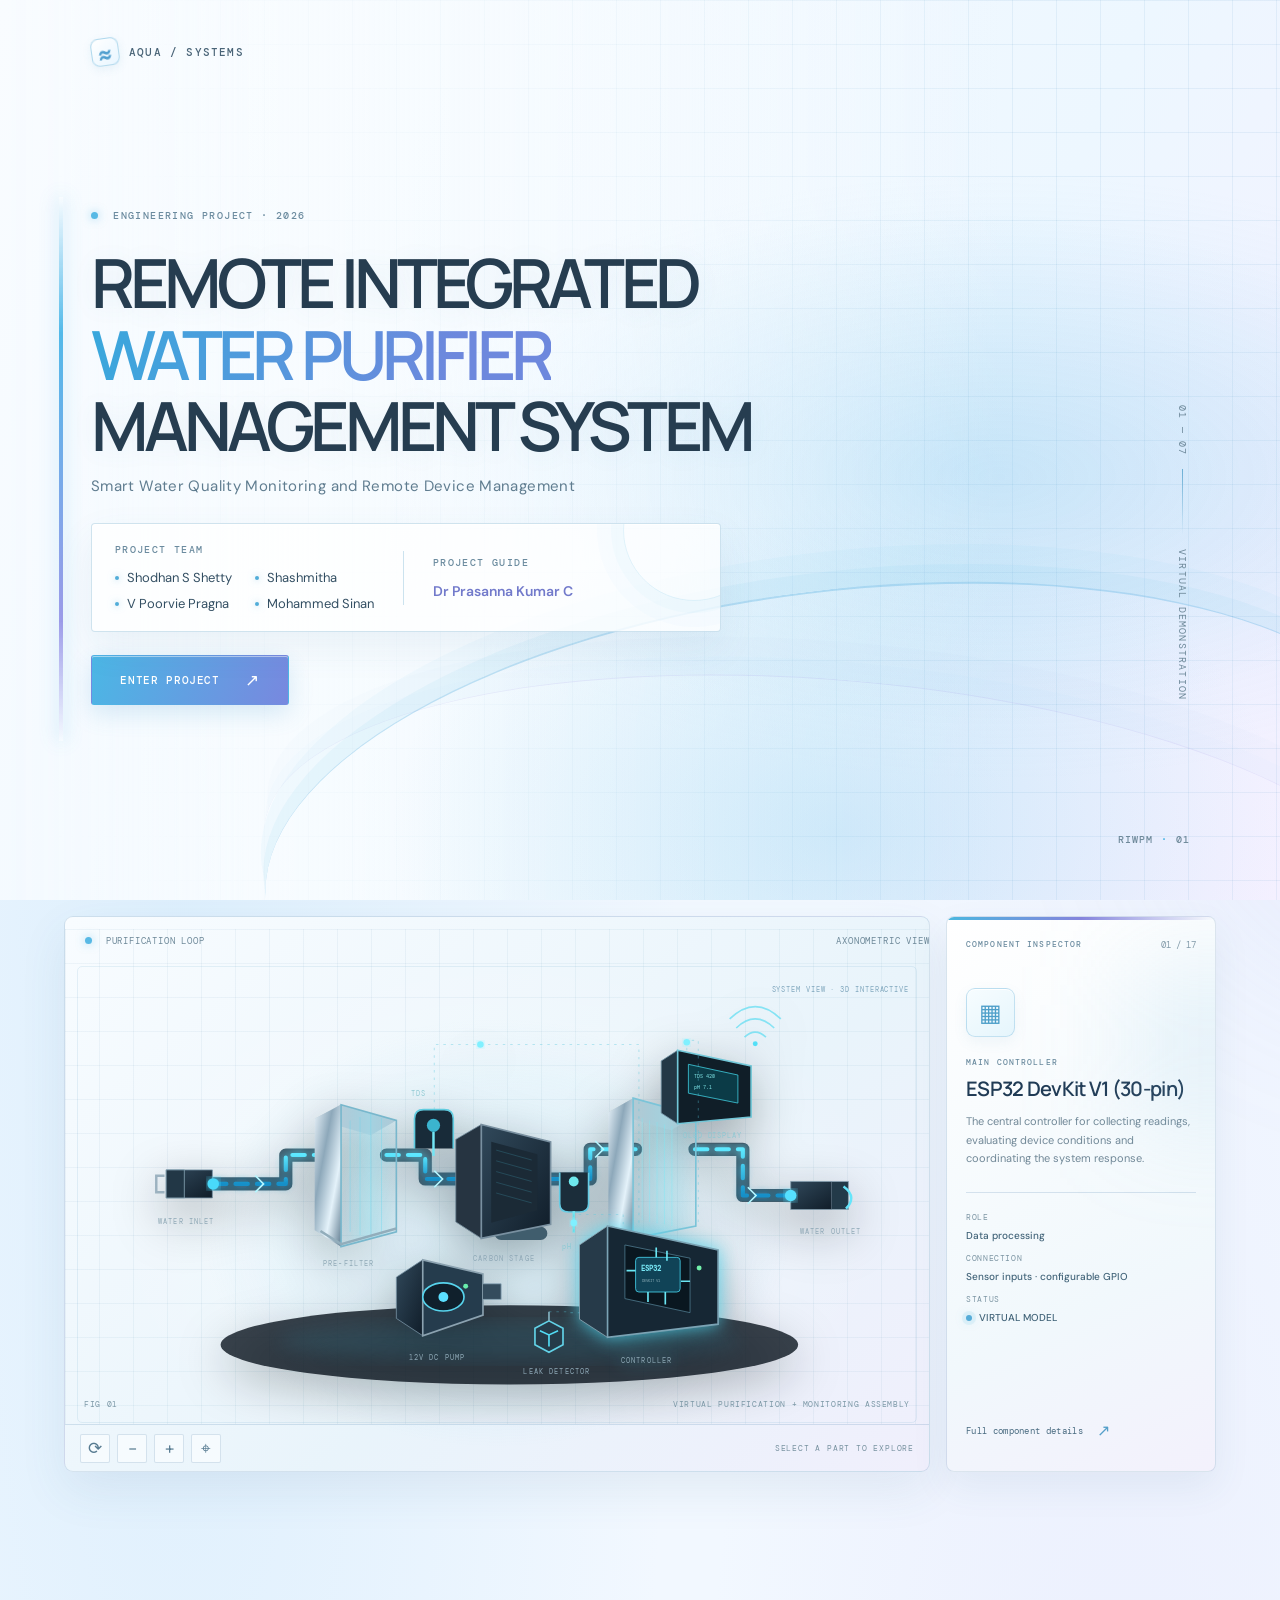
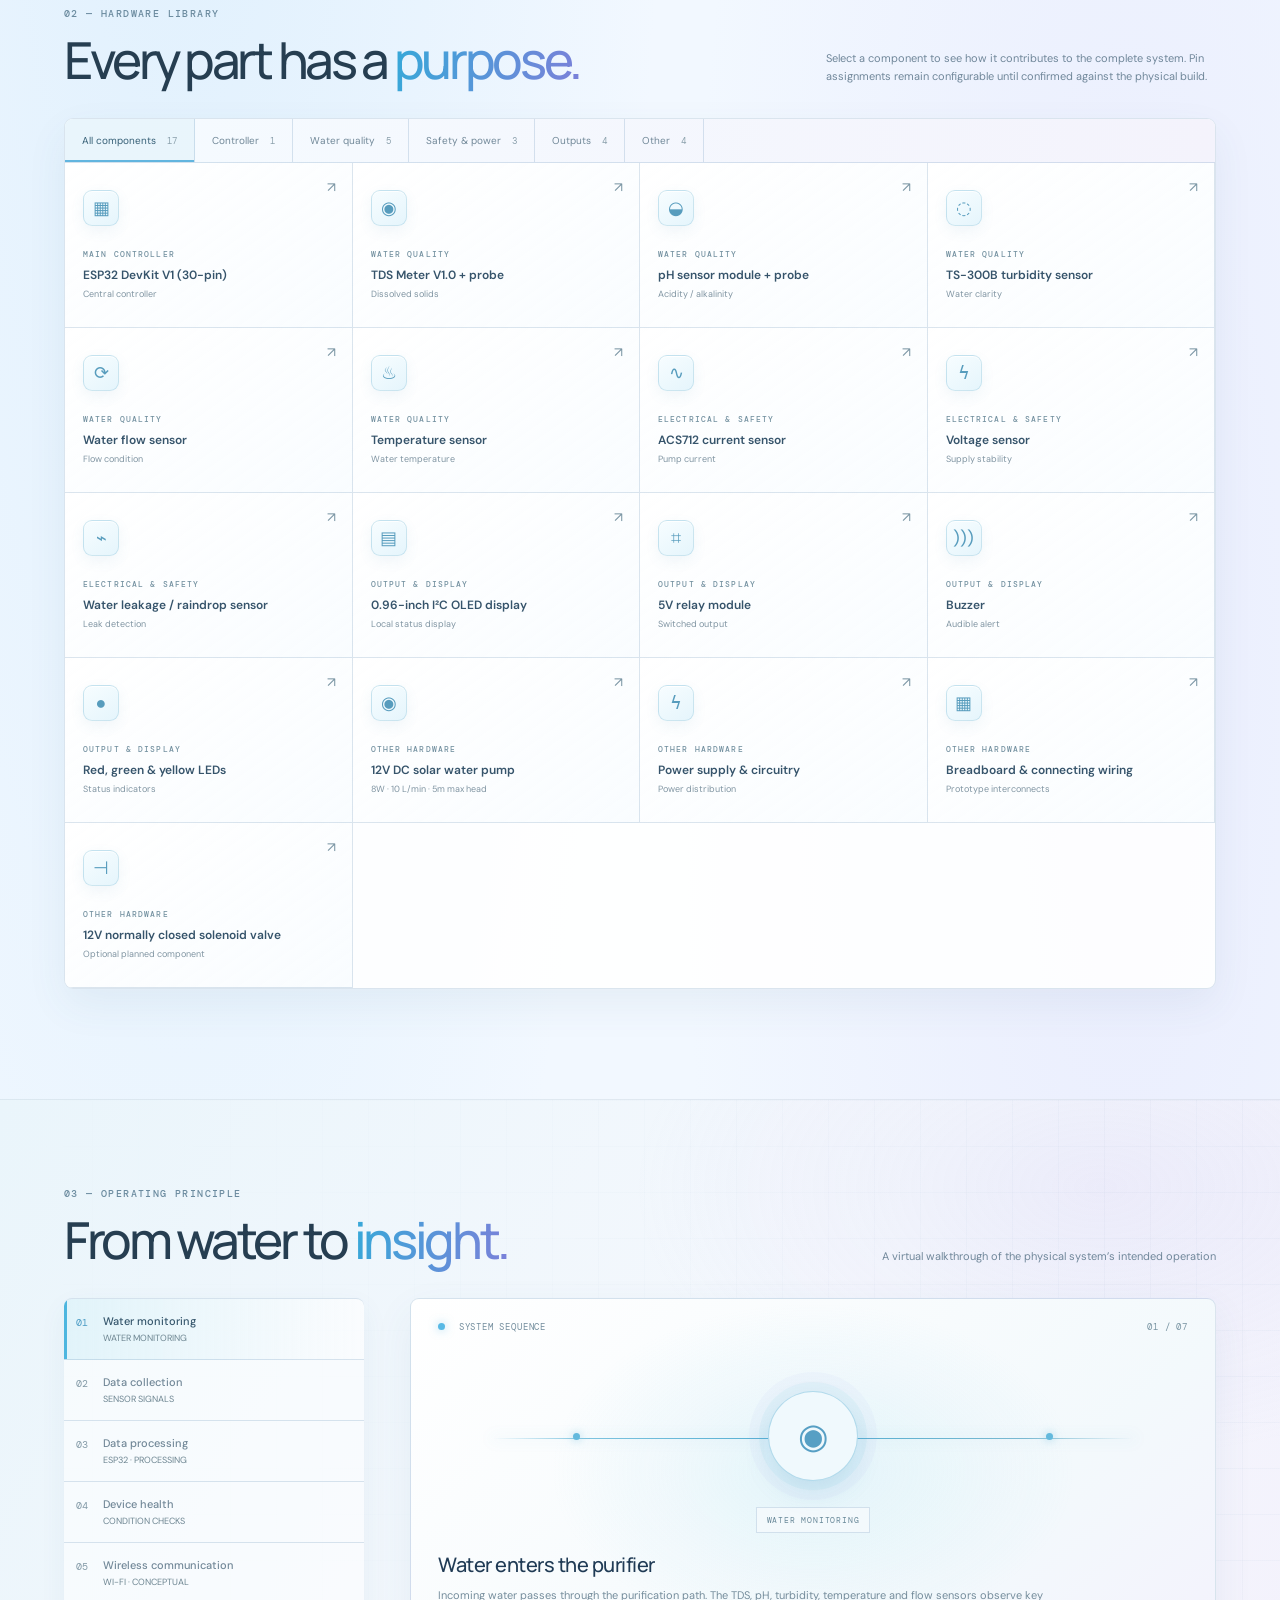
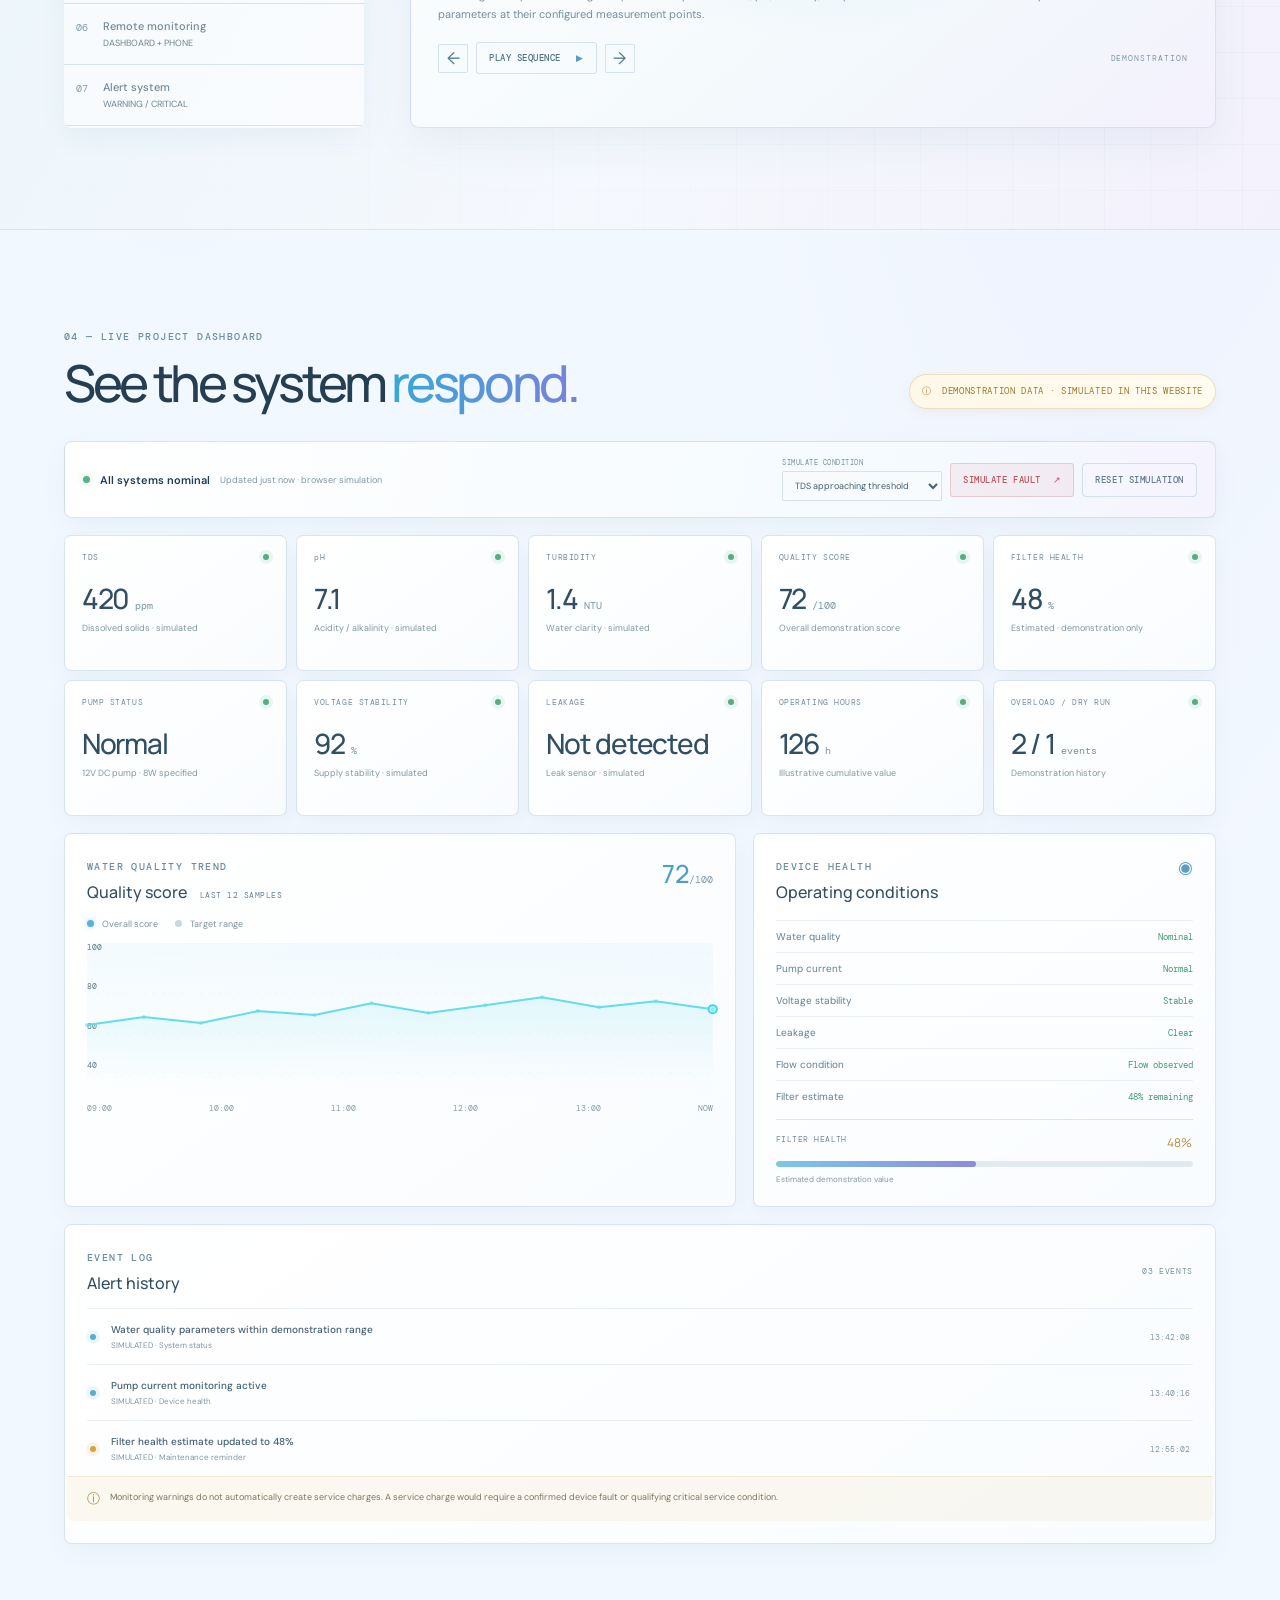
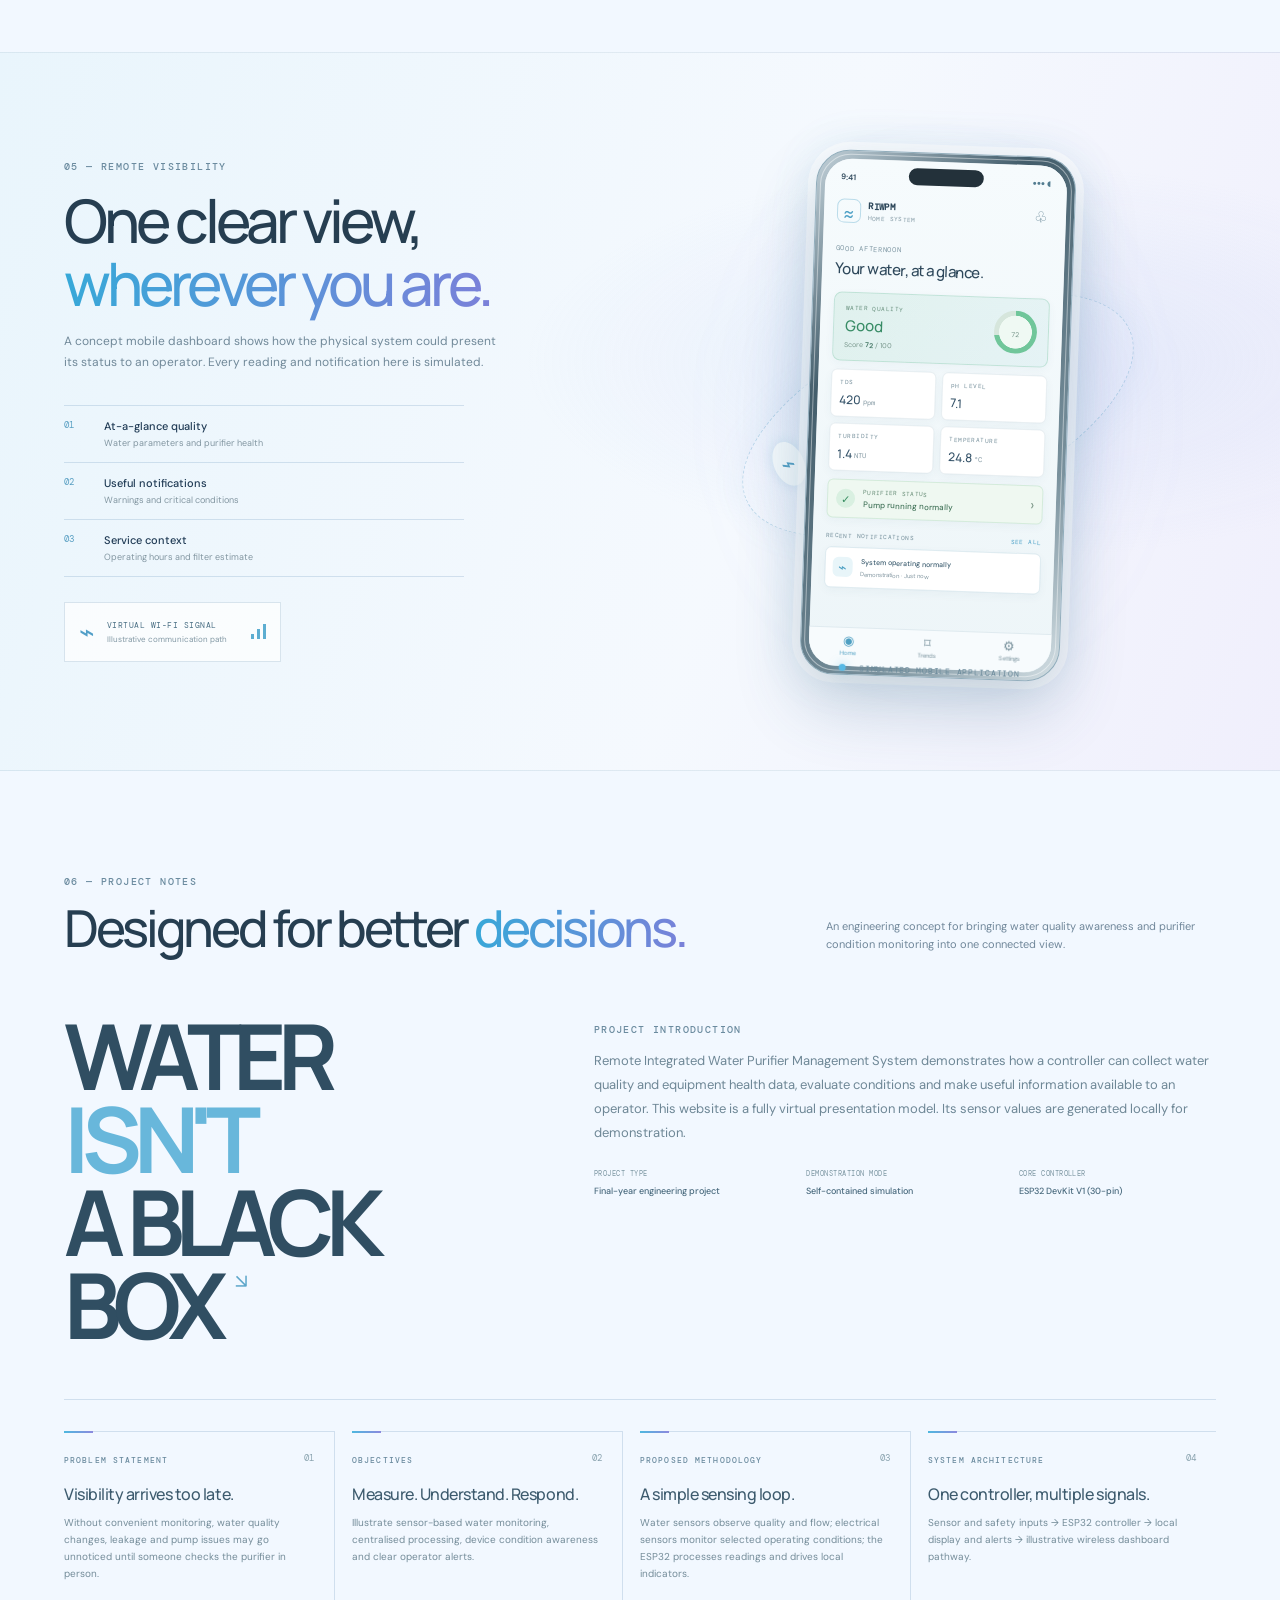
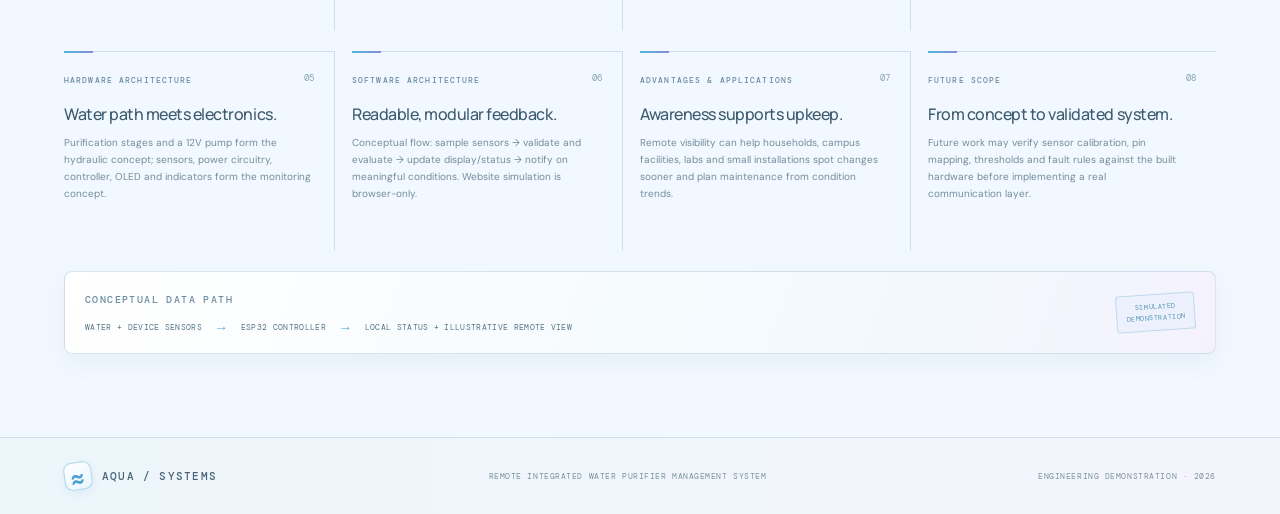
==== commit 29c0eca6: "Restore project showcase homepage and separate portal" ====
--- a/index.html
+++ b/index.html
@@ -3,58 +3,142 @@
 <head>
   <meta charset="utf-8" />
   <meta name="viewport" content="width=device-width, initial-scale=1" />
-  <meta name="theme-color" content="#eef7ff" />
-  <meta name="description" content="A multi-building purifier service portal demo with separate provider and customer dashboards." />
-  <title>AquaOps — Purifier Service Portal</title>
+  <meta name="theme-color" content="#07111c" />
+  <meta name="description" content="An interactive virtual demonstration of the Remote Integrated Water Purifier Management System." />
+  <title>RIWPM — Water, understood.</title>
   <link rel="preconnect" href="https://fonts.googleapis.com" />
   <link rel="preconnect" href="https://fonts.gstatic.com" crossorigin />
   <link href="https://fonts.googleapis.com/css2?family=DM+Mono:wght@400;500&family=DM+Sans:wght@400;500;600;700&family=Manrope:wght@400;500;600;700;800&display=swap" rel="stylesheet" />
-  <link rel="stylesheet" href="portal.css" />
+  <link rel="stylesheet" href="styles.css" />
 </head>
 <body>
-  <div class="ambient ambient-blue"></div><div class="ambient ambient-purple"></div>
-  <header class="topbar">
-    <a class="brand" href="#top" aria-label="AquaOps home"><span class="brand-icon">≈</span><span>AQUA<span class="brand-slash">/</span>OPS<small>PURIFIER SERVICE CLOUD</small></span></a>
-    <nav class="top-links" aria-label="Main navigation"><a class="active" href="#dashboard">Overview</a><a href="#units">Purifiers</a><a href="#alerts">Alerts</a><a href="#assignments">Assignments</a></nav>
-    <div class="top-actions"><a class="project-link" href="project-demo.html">Engineering showcase <span>↗</span></a><button class="icon-btn notification-trigger" id="notificationTrigger" aria-label="Open notification center">♧<i id="notificationBadge">2</i></button><button class="avatar" aria-label="Demo account">S</button></div>
-    <button class="mobile-menu" id="mobileMenu" aria-label="Open menu">☰</button>
+  <div class="ambient ambient-one"></div><div class="ambient ambient-two"></div>
+  <div class="intro" id="intro">
+    <div class="intro-grid"></div><div class="intro-water"></div>
+    <div class="intro-inner">
+      <a class="brand intro-brand" href="#home"><span class="brand-mark">≈</span> AQUA / SYSTEMS</a>
+      <div class="intro-content">
+        <div class="eyebrow"><span class="pulse-dot"></span> ENGINEERING PROJECT · 2026</div>
+        <h1>Remote integrated<br/><span>water purifier</span><br/>management system</h1>
+        <p class="intro-subtitle">Smart Water Quality Monitoring and Remote Device Management</p>
+        <div class="academic-card">
+          <div class="academic-block"><div class="micro-label">PROJECT TEAM</div><div class="team-names"><span>Shodhan S Shetty</span><span>Shashmitha</span><span>V Poorvie Pragna</span><span>Mohammed Sinan</span></div></div>
+          <div class="academic-divider"></div>
+          <div class="academic-block guide-block"><div class="micro-label">PROJECT GUIDE</div><div class="guide-name">Dr Prasanna Kumar C</div></div>
+        </div>
+        <button class="button button-primary enter-button" id="enterProject">Enter project <span>↗</span></button>
+      </div>
+      <div class="intro-side-note"><span>01 — 07</span><i></i><span>VIRTUAL DEMONSTRATION</span></div>
+      <div class="intro-watermark">RIWPM<span>·</span>01</div>
+    </div>
+  </div>
+
+  <header class="topbar" id="topbar">
+    <a class="brand" href="#home"><span class="brand-mark">≈</span> AQUA / SYSTEMS</a>
+    <nav class="main-nav" aria-label="Main navigation">
+      <a href="#home">Overview</a><a href="#model">3D model</a><a href="#components">Components</a><a href="#workflow">How it works</a><a href="#dashboard">Dashboard</a><a href="#mobile">Mobile app</a><a href="#about">Project</a>
+    </nav>
+    <div class="topbar-right"><a class="portal-entry" href="portal.html">Service portal <span>↗</span></a><span class="demo-chip"><i></i> DEMO MODE</span><button class="menu-toggle" id="menuToggle" aria-label="Open navigation">☰</button></div>
   </header>
-  <main id="top">
-    <div class="app-shell">
-      <aside class="sidebar">
-        <div class="sidebar-top"><div class="sidebar-label">WORKSPACE</div><button class="workspace-select" id="buildingPicker"><span class="building-symbol">⌂</span><span><b id="selectedBuildingName">All buildings</b><small id="selectedBuildingMeta">2 locations · 8 units</small></span><span class="chevron">⌄</span></button><div class="building-menu" id="buildingMenu"></div></div>
-        <div class="sidebar-label role-label">DEMO ROLE</div>
-        <div class="role-switch" role="group" aria-label="Choose dashboard role"><button class="role-option active" data-role="provider"><span>◈</span><span><b>Service provider</b><small>All installations</small></span></button><button class="role-option" data-role="customer"><span>◇</span><span><b>Customer</b><small>Assigned purifiers</small></span></button></div>
-        <div class="sidebar-label nav-label">MANAGE</div>
-        <nav class="side-nav" aria-label="Workspace sections"><a class="selected" href="#dashboard"><span>▦</span>Overview</a><a href="#units"><span>◉</span>Purifier fleet <i id="unitNavCount">8</i></a><a href="#alerts"><span>⌁</span>Fault inbox <i class="nav-alert-count" id="alertNavCount">2</i></a><a href="#assignments" id="assignmentNav"><span>↔</span>Customer access</a></nav>
-        <div class="sidebar-spacer"></div>
-        <div class="demo-account"><div class="demo-account-icon">S</div><div><b id="accountName">Shodhan Shetty</b><small id="accountRole">SERVICE PROVIDER · DEMO</small></div><button aria-label="Account menu">···</button></div>
-        <div class="sidebar-foot"><span class="cloud-pulse"></span> LOCAL DEMONSTRATION MODE</div>
-      </aside>
-      <section class="main-content" id="dashboard">
-        <div class="page-top"><div class="breadcrumb"><span>WORKSPACE</span><b>/</b><span id="breadcrumbRole">PROVIDER OVERVIEW</span></div><div class="page-top-meta"><span class="live-chip"><i></i> SIMULATION ACTIVE</span><span class="today" id="todayLabel">12 NOV 2026</span></div></div>
-        <div class="welcome-row"><div><div class="eyebrow"><span class="eyebrow-line"></span> REMOTE PURIFIER OPERATIONS</div><h1 id="welcomeTitle">A clear view of <em>every purifier.</em></h1><p id="welcomeDescription">Building health, unit status, and service alerts — together in one place.</p></div><button class="button button-outline" id="refreshData"><span class="refresh-icon">⟳</span> Refresh overview</button></div>
-        <div class="demo-ribbon"><span class="ribbon-icon">✳</span><div><b>INTERACTIVE DEMONSTRATION · SIMULATED DATA</b><small>Faults, readings, customer access and notifications run locally in this browser. Nothing is connected to physical ESP32 hardware.</small></div><button id="dismissRibbon" aria-label="Dismiss notice">×</button></div>
-        <div class="kpi-grid" id="kpiGrid"></div>
-        <div class="priority-row"><div class="priority-title"><div><span class="section-kicker">NEEDS ATTENTION</span><h2 id="priorityHeading">Priority service events</h2></div><a href="#alerts" class="inline-link">Open alert inbox <span>→</span></a></div><div class="priority-grid" id="priorityGrid"></div></div>
-        <div class="overview-grid">
-          <section class="panel fleet-panel" id="units"><div class="panel-heading"><div><span class="section-kicker">FLEET OVERVIEW</span><h2 id="fleetHeading">Purifier installations</h2><p id="fleetDescription">All units across your service locations.</p></div><div class="panel-tools"><label class="search-field"><span>⌕</span><input id="unitSearch" type="search" placeholder="Search code or floor" aria-label="Search purifiers" /></label><select id="unitFilter" aria-label="Filter purifiers"><option value="all">All statuses</option><option value="critical">Critical</option><option value="warning">Warning</option><option value="normal">Normal</option></select></div></div><div class="unit-table-wrap"><table class="unit-table"><thead><tr><th>PURIFIER / FLOOR</th><th>BUILDING</th><th>WATER QUALITY</th><th>PUMP / FILTER</th><th>LAST UPDATE</th><th>STATUS</th><th></th></tr></thead><tbody id="unitTable"></tbody></table></div><div class="table-foot"><span id="tableSummary">Showing 8 purifier installations</span><span>DEMONSTRATION DATA <i class="tiny-blue-dot"></i></span></div></section>
-          <section class="panel fluctuation-panel"><div class="panel-heading"><div><span class="section-kicker">SENSOR TELEMETRY</span><h2>Reading fluctuations</h2><p>Simulated TDS history · selected unit</p></div><button class="chart-menu" id="chartMetric">TDS · PPM <span>⌄</span></button></div><div class="selected-unit-chip"><span class="unit-mini-icon">≈</span><span><b id="chartUnitName">AH-01-F05-P05</b><small id="chartUnitBuilding">Aqua Heights · Floor 05</small></span><span class="chart-current" id="chartCurrent">612 <small>ppm</small></span></div><div class="fluctuation-chart" id="fluctuationChart"></div><div class="chart-times"><span>08:00</span><span>10:00</span><span>12:00</span><span>14:00</span><span>16:00</span><span>NOW</span></div><div class="threshold-legend"><span><i class="legend-line"></i> Measured reading</span><span><i class="legend-limit"></i> Configured demo threshold</span></div></section>
+
+  <main id="home">
+    <section class="hero section-wrap">
+      <div class="hero-copy"><div class="eyebrow"><span class="pulse-dot"></span> REMOTE INTEGRATED WATER PURIFIER MANAGEMENT</div>
+        <h2>Water, <em>understood.</em></h2><p>A virtual window into a smarter purifier. Explore how quality sensing, device health and remote visibility come together.</p>
+        <div class="hero-actions"><a class="button button-primary" href="#model">Explore the system <span>↗</span></a><a class="text-link" href="#workflow">See how it works <span>↓</span></a></div>
+      </div>
+      <div class="hero-aside"><div class="live-label"><span class="pulse-dot"></span> SIMULATED SYSTEM STATUS</div><div class="hero-aside-main"><span class="status-orb"></span><div><strong id="heroStatus">System healthy</strong><small>Virtual demonstration active</small></div></div><div class="hero-aside-bottom"><span>MODEL</span><b>RIWPM / 01</b><span>MODE</span><b>SIMULATED</b></div></div>
+      <div class="hero-bottomline"><span>01 / PROJECT OVERVIEW</span><span>SCROLL TO EXPLORE <b>↓</b></span></div>
+    </section>
+
+    <section class="section-wrap model-section" id="model">
+      <div class="section-heading"><div><div class="eyebrow">01 — SYSTEM EXPLORER</div><h2>A system you can <em>see inside.</em></h2></div><div class="section-heading-note">Drag to rotate · Scroll to zoom · Select a component to inspect</div></div>
+      <div class="model-layout">
+        <div class="model-stage" id="modelStage">
+          <div class="stage-top"><span><i class="pulse-dot"></i> PURIFICATION LOOP</span><span>AXONOMETRIC VIEW <b>↗</b></span></div>
+          <div class="model-canvas" id="modelCanvas" aria-label="Interactive purifier system model">
+            <svg class="purifier-svg" id="purifierSvg" viewBox="0 0 900 600" role="img" aria-label="Interactive 3D-style water purifier and monitoring system">
+              <defs>
+                <linearGradient id="metal" x1="0" x2="1" y1="0" y2="1"><stop stop-color="#e9f3fa"/><stop offset=".35" stop-color="#8da8ba"/><stop offset=".68" stop-color="#e4f2fa"/><stop offset="1" stop-color="#617d91"/></linearGradient>
+                <linearGradient id="darkMetal" x1="0" x2="1" y1="0" y2="1"><stop stop-color="#31495b"/><stop offset="1" stop-color="#101d29"/></linearGradient>
+                <linearGradient id="glass" x1="0" x2="1"><stop stop-color="#46d4f4" stop-opacity=".04"/><stop offset=".5" stop-color="#6eeaff" stop-opacity=".26"/><stop offset="1" stop-color="#44c7e5" stop-opacity=".05"/></linearGradient>
+                <linearGradient id="water" x1="0" x2="0" y1="0" y2="1"><stop stop-color="#5de8ff"/><stop offset="1" stop-color="#138fc8"/></linearGradient>
+                <filter id="glow"><feGaussianBlur stdDeviation="5" result="blur"/><feMerge><feMergeNode in="blur"/><feMergeNode in="SourceGraphic"/></feMerge></filter>
+                <filter id="softGlow"><feGaussianBlur stdDeviation="11"/></filter>
+              </defs>
+              <!-- floor shadow -->
+              <ellipse cx="465" cy="504" rx="350" ry="48" fill="#06101a" opacity=".78"/><ellipse cx="465" cy="500" rx="280" ry="24" fill="#40ccef" opacity=".1" filter="url(#softGlow)"/>
+              <!-- flowing plumbing -->
+              <g class="pipe"><path d="M107 309 H194 V274 H249"/><path d="M316 274 H363 V303 H431"/><path d="M510 303 H563 V267 H618"/><path d="M690 267 H748 V323 H806"/><path d="M455 320 V369 H503"/></g>
+              <g class="water-flow"><path d="M107 309 H194 V274 H249"/><path d="M316 274 H363 V303 H431"/><path d="M510 303 H563 V267 H618"/><path d="M690 267 H748 V323 H806"/></g>
+              <!-- inlet -->
+              <g class="component" data-component="inlet"><path d="M49 292 H105 V326 H49 Z" fill="url(#darkMetal)" stroke="#7995a7"/><path d="M49 292 H71 V326 H49 Z" fill="#223746" stroke="#87a4b4"/><path d="M47 299 H37 V319 H47" fill="none" stroke="#9cb2c0" stroke-width="3"/><circle cx="106" cy="309" r="7" fill="#48d9fa" filter="url(#glow)"/><text x="39" y="357" class="svg-label">WATER INLET</text></g>
+              <!-- filters -->
+              <g class="component" data-component="prefilter"><path d="M229 230 L260 213 L328 232 L297 250 Z" fill="#b7cbd7"/><path d="M229 230 V365 L261 385 V213 Z" fill="url(#metal)"/><path d="M261 213 L328 232 V367 L261 385 Z" fill="url(#glass)" stroke="#78b7cc" stroke-width="2"/><path d="M272 232 V367 M284 228 V371 M297 224 V374 M310 229 V371" stroke="#68d7ee" opacity=".45"/><path d="M236 366 L261 382 L328 363" fill="none" stroke="#92adbb" stroke-width="3"/><text x="239" y="408" class="svg-label">PRE-FILTER</text></g>
+              <g class="component" data-component="carbon"><path d="M400 255 L431 237 L515 258 L483 277 Z" fill="#526373"/><path d="M400 255 V355 L431 375 V237 Z" fill="#263441" stroke="#768e9e"/><path d="M431 237 L515 258 V358 L431 375 Z" fill="url(#darkMetal)" stroke="#7990a0" stroke-width="2"/><path d="M443 258 L499 273 V341 L443 356 Z" fill="#1b2a36"/><path d="M449 268 L492 280 M449 281 L492 293 M449 294 L492 306 M449 307 L492 319 M449 320 L492 332" stroke="#50c9e3" opacity=".24"/><text x="421" y="402" class="svg-label">CARBON STAGE</text></g>
+              <g class="component" data-component="membrane"><path d="M585 222 L615 205 L691 226 L661 244 Z" fill="#b8c9d2"/><path d="M585 222 V356 L615 375 V205 Z" fill="url(#metal)"/><path d="M615 205 L691 226 V360 L615 375 Z" fill="url(#glass)" stroke="#7bc4d8" stroke-width="2"/><path d="M626 229 V353 M635 232 V355 M644 234 V357 M653 237 V358 M662 239 V360" stroke="#7de8f4" opacity=".5"/><text x="610" y="398" class="svg-label">MEMBRANE</text></g>
+              <!-- sensor pods on the line -->
+              <g class="component" data-component="tds"><path d="M350 266 V230 Q350 219 361 219 H386 Q397 219 397 230 V266" fill="#182b39" stroke="#61cce0" stroke-width="2"/><circle cx="373" cy="238" r="8" fill="#45d7f5" opacity=".8"/><path d="M373 246 V275" stroke="#72e5f4" stroke-width="3"/><text x="346" y="202" class="svg-small">TDS</text></g>
+              <g class="component" data-component="ph"><path d="M526 295 V333 Q526 343 537 343 H550 Q561 343 561 333 V295" fill="#1b2d3a" stroke="#66cce4" stroke-width="2"/><path d="M543 342 V368" stroke="#73e4ee" stroke-width="3"/><circle cx="543" cy="306" r="6" fill="#6ee8ed"/><text x="529" y="388" class="svg-small">pH</text></g>
+              <!-- pump -->
+              <g class="component" data-component="pump"><path d="M328 422 L360 401 L433 418 L401 440 Z" fill="#8399a8"/><path d="M328 422 V472 L360 493 V401 Z" fill="url(#darkMetal)" stroke="#7590a2"/><path d="M360 401 L433 418 V468 L360 493 Z" fill="#253c4d" stroke="#8ba2b0" stroke-width="2"/><ellipse cx="385" cy="446" rx="25" ry="17" fill="#10202c" stroke="#57d4ed" stroke-width="2"/><circle cx="385" cy="446" r="6" fill="#5bdfff"/><path d="M433 430 H455 V449 H433" fill="#344c5d" stroke="#8ca8b9"/><text x="343" y="522" class="svg-label">12V DC PUMP</text><circle cx="412" cy="433" r="3" fill="#69edac" class="led-blink"/></g>
+              <!-- control box -->
+              <g class="component" data-component="esp32"><path d="M550 383 L584 360 L718 389 L683 414 Z" fill="#829bad"/><path d="M550 383 V473 L584 495 V360 Z" fill="#263a49" stroke="#8ca6b3"/><path d="M584 360 L718 389 V479 L584 495 Z" fill="#162734" stroke="#7ba3b4" stroke-width="2"/><path d="M605 383 L684 399 V465 L605 448 Z" fill="#0a1720" stroke="#4d788b"/><rect x="618" y="398" width="54" height="42" rx="4" fill="#104357" stroke="#47d2ec"/><text x="624" y="415" class="board-text">ESP32</text><text x="626" y="428" class="board-sub">DEVKIT V1</text><path d="M643 398 V386 M656 402 V390 M618 414 H607 M673 427 H684 M633 440 V452 M654 440 V455" stroke="#6be7f4" stroke-width="2"/><circle cx="695" cy="411" r="3" fill="#72f0aa" class="led-blink"/><text x="600" y="526" class="svg-label">CONTROLLER</text></g>
+              <!-- oled -->
+              <g class="component" data-component="oled"><path d="M649 160 L669 147 L758 166 L738 180 Z" fill="#849eae"/><path d="M649 160 V223 L669 236 V147 Z" fill="#233846" stroke="#7797a9"/><path d="M669 147 L758 166 V228 L669 236 Z" fill="#101e28" stroke="#72c7d8" stroke-width="2"/><path d="M682 164 L742 177 V211 L682 199 Z" fill="#0b3b47" stroke="#3fc8d8"/><text x="689" y="180" class="oled-text">TDS 420</text><text x="689" y="194" class="oled-text">pH  7.1</text><text x="676" y="253" class="svg-small">OLED DISPLAY</text></g>
+              <!-- leak detector -->
+              <g class="component" data-component="leak"><path d="M496 484 l17 -9 17 9 v20 l-17 9 -17 -9 Z" fill="#253b49" stroke="#62d3e8" stroke-width="2"/><path d="M502 487 l11 5 11 -5 M513 492 v14" fill="none" stroke="#52dcf5" stroke-width="2"/><path d="M513 475 V464" stroke="#84b3c1" stroke-width="2"/><text x="482" y="539" class="svg-label">LEAK DETECTOR</text></g>
+              <!-- flow and direction arrows -->
+              <g class="flow-arrows"><path d="M157 299 l10 10 -10 10 M374 293 l10 10 -10 10 M569 257 l10 10 -10 10 M754 313 l10 10 -10 10" fill="none" stroke="#b4f6ff" stroke-width="2"/></g>
+              <!-- sensor bus -->
+              <g class="signal-lines"><path d="M374 219 V140 H622 V360"/><path d="M543 367 V346 H603 V360"/><path d="M680 147 V135 H694 V360"/><path d="M513 464 H537 V465 H550"/></g>
+              <g class="signal-points"><circle r="4"><animateMotion dur="2.5s" repeatCount="indefinite" path="M374 219 V140 H622 V360"/></circle><circle r="4"><animateMotion dur="2.8s" repeatCount="indefinite" path="M543 367 V346 H603 V360"/></circle><circle r="4"><animateMotion dur="3s" repeatCount="indefinite" path="M680 147 V135 H694 V360"/></circle></g>
+              <!-- outlet -->
+              <g class="component" data-component="outlet"><path d="M806 306 H856 V340 H806 Z" fill="url(#darkMetal)" stroke="#809aab"/><path d="M856 306 H876 V340 H856" fill="#233a49" stroke="#8fa7b6"/><circle cx="806" cy="323" r="7" fill="#56e0ff" filter="url(#glow)"/><path d="M870 312 C883 321 881 331 873 339" fill="none" stroke="#65e5fb" stroke-width="3"/><text x="817" y="370" class="svg-label">WATER OUTLET</text></g>
+              <!-- wifi waves -->
+              <g class="wifi-waves"><path d="M732 109 Q763 79 794 109 M740 120 Q763 98 786 120 M750 131 Q763 119 776 131"/><circle cx="763" cy="139" r="3" fill="#53dff7"/></g>
+            </svg>
+            <div class="model-caption"><span>FIG 01</span><span>VIRTUAL PURIFICATION + MONITORING ASSEMBLY</span></div>
+          </div>
+          <div class="stage-controls"><button id="rotateModel" class="icon-button" title="Toggle model rotation">⟳</button><button id="zoomOut" class="icon-button" title="Zoom out">−</button><button id="zoomIn" class="icon-button" title="Zoom in">+</button><button id="resetModel" class="icon-button" title="Reset view">⌖</button><span class="stage-hint">SELECT A PART TO EXPLORE</span></div>
         </div>
-        <div class="lower-grid">
-          <section class="panel activity-panel" id="alerts"><div class="panel-heading"><div><span class="section-kicker">SHARED FAULT INBOX</span><h2>Recent alerts</h2><p>Notices route to the assigned customer and their service provider.</p></div><button class="text-icon-button" id="seeAllAlerts">View history <span>↗</span></button></div><div class="alert-feed" id="alertFeed"></div></section>
-          <section class="panel building-panel"><div class="panel-heading"><div><span class="section-kicker">BUILDING HEALTH</span><h2>Locations at a glance</h2><p id="buildingPanelSubtitle">Service portfolio · simulated</p></div><span class="location-icon">⌂</span></div><div class="building-list" id="buildingList"></div><div class="building-foot"><span><i class="key-dot"></i> NORMAL</span><span><i class="key-dot warning-dot"></i> WARNING</span><span><i class="key-dot critical-dot"></i> CRITICAL</span></div></section>
-        </div>
-        <section class="panel assignment-panel" id="assignments"><div class="panel-heading"><div><span class="section-kicker">CUSTOMER ACCESS</span><h2>Assigned purifier codes</h2><p>Customers see only units assigned to their account. The provider can manage each assignment.</p></div><button class="button button-primary" id="openAssignment"><span>＋</span> Assign purifier</button></div><div class="assignment-strip" id="assignmentStrip"></div></section>
-        <section class="simulate-panel"><div class="simulate-icon">⌁</div><div class="simulate-copy"><span class="section-kicker">PRESENTATION CONTROLS</span><h2>Demonstrate an abnormal reading</h2><p>Choose a purifier and condition. The selected unit, customer view, provider inbox, and notification history update together.</p></div><div class="simulate-controls"><label><span>PURIFIER</span><select id="faultUnit"></select></label><label><span>CONDITION</span><select id="faultType"><option value="leak">Water leak detected · Critical</option><option value="tds">TDS spike · Warning</option><option value="ph">Abnormal pH fluctuation · Warning</option><option value="turbidity">Turbidity spike · Warning</option><option value="lowVoltage">Low voltage · Warning</option><option value="dryRun">No flow / dry-run suspected · Critical</option><option value="overload">Pump overload · Critical</option><option value="filter">Filter replacement due · Service</option></select></label><button class="button button-primary" id="triggerFault">Simulate alert <span>↗</span></button><button class="reset-button" id="resetDemo">Reset demo</button></div></section>
-        <footer class="app-footer"><span>≈ AQUA/OPS <small>PURIFIER SERVICE CLOUD</small></span><span>NO LIVE HARDWARE · ALL DEMONSTRATION VALUES ARE SIMULATED</span><a href="project-demo.html">Engineering project showcase ↗</a></footer>
-      </section>
-    </div>
+        <aside class="model-inspector" id="modelInspector"><div class="inspector-top"><span class="micro-label">COMPONENT INSPECTOR</span><span class="inspector-index">01 / 12</span></div><div class="inspector-icon" id="inspectorIcon">◈</div><div class="micro-label" id="inspectorType">CORE CONTROLLER</div><h3 id="inspectorName">ESP32 DevKit V1</h3><p id="inspectorText">The central controller gathers sensor readings, evaluates device conditions and coordinates the system response.</p><div class="inspector-spec"><span>ROLE</span><b id="inspectorRole">Data processing</b><span>CONNECTION</span><b id="inspectorConnection">Sensor inputs · configurable GPIO</b><span>STATUS</span><b class="spec-status"><i></i> VIRTUAL MODEL</b></div><button class="text-link" id="openComponent">Full component details <span>↗</span></button></aside>
+      </div>
+    </section>
+
+    <section class="section-wrap component-section" id="components">
+      <div class="section-heading"><div><div class="eyebrow">02 — HARDWARE LIBRARY</div><h2>Every part has a <em>purpose.</em></h2></div><p class="heading-description">Select a component to see how it contributes to the complete system. Pin assignments remain configurable until confirmed against the physical build.</p></div>
+      <div class="component-browser"><div class="component-tabs" id="componentTabs"><button class="active" data-filter="all">All components <span>17</span></button><button data-filter="controller">Controller <span>1</span></button><button data-filter="water">Water quality <span>5</span></button><button data-filter="safety">Safety & power <span>3</span></button><button data-filter="output">Outputs <span>4</span></button><button data-filter="other">Other <span>4</span></button></div><div class="component-grid" id="componentGrid"></div></div>
+    </section>
+
+    <section class="workflow-section" id="workflow"><div class="section-wrap workflow-wrap"><div class="section-heading"><div><div class="eyebrow">03 — OPERATING PRINCIPLE</div><h2>From water to <em>insight.</em></h2></div><div class="section-heading-note">A virtual walkthrough of the physical system’s intended operation</div></div>
+      <div class="workflow-layout"><div class="steps-list" id="stepsList"></div><div class="workflow-visual"><div class="workflow-visual-top"><span><i class="pulse-dot"></i> SYSTEM SEQUENCE</span><span id="stepCounter">01 / 07</span></div><div class="workflow-animation" id="workflowAnimation"><div class="workflow-waterline"></div><div class="workflow-icon" id="workflowIcon">◉</div><div class="workflow-route"><i></i><i></i><i></i></div><div class="workflow-node" id="workflowNode">WATER MONITORING</div></div><h3 id="workflowTitle">Water enters the purifier</h3><p id="workflowDescription">Incoming water passes through the purification path. The TDS, pH, turbidity, temperature and flow sensors observe key parameters at their configured measurement points.</p><div class="workflow-footer"><button class="icon-button" id="prevStep">←</button><button class="button button-small" id="playSteps">Play sequence <span>▶</span></button><button class="icon-button" id="nextStep">→</button><span class="sim-tag">DEMONSTRATION</span></div></div></div>
+    </div></section>
+
+    <section class="section-wrap dashboard-section" id="dashboard"><div class="section-heading"><div><div class="eyebrow">04 — LIVE PROJECT DASHBOARD</div><h2>See the system <em>respond.</em></h2></div><div class="demo-notice"><span>ⓘ</span> DEMONSTRATION DATA · SIMULATED IN THIS WEBSITE</div></div>
+      <div class="dashboard-toolbar"><div><span class="live-dot"></span><b id="dashboardState">All systems nominal</b><span class="updated-at">Updated just now · browser simulation</span></div><div class="toolbar-actions"><label class="select-wrap"><span>SIMULATE CONDITION</span><select id="faultSelect"><option value="tds">TDS approaching threshold</option><option value="ph">Abnormal pH</option><option value="turbidity">High turbidity</option><option value="leak">Leak detected</option><option value="overload">Pump overload</option><option value="dryrun">Dry run condition</option><option value="voltage">Low voltage</option><option value="filter">Filter replacement warning</option></select></label><button class="button button-danger" id="simulateFault">Simulate fault <span>↗</span></button><button class="button button-quiet" id="resetSimulation">Reset simulation</button></div></div>
+      <div class="metric-grid" id="metricGrid"></div>
+      <div class="dashboard-lower"><div class="chart-card"><div class="card-heading"><div><span class="micro-label">WATER QUALITY TREND</span><h3>Quality score <span class="chart-range">LAST 12 SAMPLES</span></h3></div><span class="chart-value" id="qualityTrendValue">72<span>/100</span></span></div><div class="chart-legend"><span><i class="legend-cyan"></i> Overall score</span><span><i class="legend-muted"></i> Target range</span></div><div class="chart-area" id="qualityChart"></div><div class="chart-x-labels"><span>09:00</span><span>10:00</span><span>11:00</span><span>12:00</span><span>13:00</span><span>NOW</span></div></div>
+        <div class="health-card"><div class="card-heading"><div><span class="micro-label">DEVICE HEALTH</span><h3>Operating conditions</h3></div><span class="health-mark">◉</span></div><div class="health-list" id="healthList"></div><div class="filter-health"><div class="filter-top"><span>FILTER HEALTH</span><b id="filterPercent">48%</b></div><div class="progress-track"><i id="filterProgress" style="width:48%"></i></div><small>Estimated demonstration value</small></div></div>
+      </div>
+      <div class="alert-card"><div class="alert-heading"><div><span class="micro-label">EVENT LOG</span><h3>Alert history</h3></div><span class="event-count" id="eventCount">03 EVENTS</span></div><div class="alert-list" id="alertHistory"></div><div class="billing-note"><span>ⓘ</span><p>Monitoring warnings do not automatically create service charges. A service charge would require a confirmed device fault or qualifying critical service condition.</p></div></div>
+    </section>
+
+    <section class="mobile-section" id="mobile"><div class="section-wrap mobile-wrap"><div class="mobile-copy"><div class="eyebrow">05 — REMOTE VISIBILITY</div><h2>One clear view,<br/><em>wherever you are.</em></h2><p>A concept mobile dashboard shows how the physical system could present its status to an operator. Every reading and notification here is simulated.</p><div class="mobile-features"><div><span>01</span><b>At-a-glance quality</b><small>Water parameters and purifier health</small></div><div><span>02</span><b>Useful notifications</b><small>Warnings and critical conditions</small></div><div><span>03</span><b>Service context</b><small>Operating hours and filter estimate</small></div></div><div class="wifi-transmission"><span class="wifi-icon">⌁</span><div><b>VIRTUAL WI-FI SIGNAL</b><small>Illustrative communication path</small></div><span class="signal-bars"><i></i><i></i><i></i></span></div></div>
+        <div class="phone-scene"><div class="phone-glow"></div><div class="phone-link-orbit"><span>⌁</span></div><div class="phone" id="phone"><div class="phone-frame"><div class="phone-island"></div><div class="phone-screen"><div class="phone-status"><span>9:41</span><span>●●● ◖</span></div><div class="app-top"><span class="app-logo">≈</span><span>RIWPM <small>HOME SYSTEM</small></span><button aria-label="Notifications">♧</button></div><div class="app-greeting"><small>GOOD AFTERNOON</small><b>Your water, at a glance.</b></div><div class="app-quality"><div><small>WATER QUALITY</small><b id="phoneQuality">Good</b><span>Score <strong id="phoneScore">72</strong> / 100</span></div><div class="quality-ring"><span id="phoneRing">72</span></div></div><div class="app-reading-grid"><div><small>TDS</small><b id="phoneTds">420 <i>ppm</i></b></div><div><small>pH LEVEL</small><b id="phonePh">7.1</b></div><div><small>TURBIDITY</small><b id="phoneTurbidity">1.4 <i>NTU</i></b></div><div><small>TEMPERATURE</small><b id="phoneTemp">24.8 <i>°C</i></b></div></div><div class="app-pump"><span class="pump-check">✓</span><div><small>PURIFIER STATUS</small><b id="phonePump">Pump running normally</b></div><span class="app-chevron">›</span></div><div class="app-notify-title">RECENT NOTIFICATIONS <a href="#dashboard">SEE ALL</a></div><div class="app-notification" id="phoneNotification"><span class="notification-icon">⌁</span><div><b>System operating normally</b><small>Demonstration · Just now</small></div></div><div class="app-bottom-nav"><span class="selected">◉<small>Home</small></span><span>⌑<small>Trends</small></span><span>⚙<small>Settings</small></span></div></div></div><div class="phone-label"><span class="pulse-dot"></span> SIMULATED MOBILE APPLICATION</div></div></div>
+      </div></section>
+
+    <section class="section-wrap about-section" id="about"><div class="section-heading"><div><div class="eyebrow">06 — PROJECT NOTES</div><h2>Designed for better <em>decisions.</em></h2></div><p class="heading-description">An engineering concept for bringing water quality awareness and purifier condition monitoring into one connected view.</p></div>
+      <div class="about-intro"><div class="about-abstract">WATER<br/><em>ISN'T</em><br/>A BLACK BOX<span>↘</span></div><div class="about-copy"><div class="micro-label">PROJECT INTRODUCTION</div><p>Remote Integrated Water Purifier Management System demonstrates how a controller can collect water quality and equipment health data, evaluate conditions and make useful information available to an operator. This website is a fully virtual presentation model. Its sensor values are generated locally for demonstration.</p><div class="project-facts"><div><small>PROJECT TYPE</small><b>Final-year engineering project</b></div><div><small>DEMONSTRATION MODE</small><b>Self-contained simulation</b></div><div><small>CORE CONTROLLER</small><b>ESP32 DevKit V1 (30-pin)</b></div></div></div></div>
+      <div class="about-grid"><article><span class="about-number">01</span><div class="micro-label">PROBLEM STATEMENT</div><h3>Visibility arrives too late.</h3><p>Without convenient monitoring, water quality changes, leakage and pump issues may go unnoticed until someone checks the purifier in person.</p></article><article><span class="about-number">02</span><div class="micro-label">OBJECTIVES</div><h3>Measure. Understand. Respond.</h3><p>Illustrate sensor-based water monitoring, centralised processing, device condition awareness and clear operator alerts.</p></article><article><span class="about-number">03</span><div class="micro-label">PROPOSED METHODOLOGY</div><h3>A simple sensing loop.</h3><p>Water sensors observe quality and flow; electrical sensors monitor selected operating conditions; the ESP32 processes readings and drives local indicators.</p></article><article><span class="about-number">04</span><div class="micro-label">SYSTEM ARCHITECTURE</div><h3>One controller, multiple signals.</h3><p>Sensor and safety inputs → ESP32 controller → local display and alerts → illustrative wireless dashboard pathway.</p></article><article><span class="about-number">05</span><div class="micro-label">HARDWARE ARCHITECTURE</div><h3>Water path meets electronics.</h3><p>Purification stages and a 12V pump form the hydraulic concept; sensors, power circuitry, controller, OLED and indicators form the monitoring concept.</p></article><article><span class="about-number">06</span><div class="micro-label">SOFTWARE ARCHITECTURE</div><h3>Readable, modular feedback.</h3><p>Conceptual flow: sample sensors → validate and evaluate → update display/status → notify on meaningful conditions. Website simulation is browser-only.</p></article><article><span class="about-number">07</span><div class="micro-label">ADVANTAGES & APPLICATIONS</div><h3>Awareness supports upkeep.</h3><p>Remote visibility can help households, campus facilities, labs and small installations spot changes sooner and plan maintenance from condition trends.</p></article><article><span class="about-number">08</span><div class="micro-label">FUTURE SCOPE</div><h3>From concept to validated system.</h3><p>Future work may verify sensor calibration, pin mapping, thresholds and fault rules against the built hardware before implementing a real communication layer.</p></article></div>
+      <div class="architecture-strip"><div><span class="micro-label">CONCEPTUAL DATA PATH</span><p><span>WATER + DEVICE SENSORS</span><b>→</b><span>ESP32 CONTROLLER</span><b>→</b><span>LOCAL STATUS + ILLUSTRATIVE REMOTE VIEW</span></p></div><span class="simulation-stamp">SIMULATED<br/>DEMONSTRATION</span></div>
+    </section>
   </main>
-  <div class="modal-backdrop" id="unitModal" aria-hidden="true"><section class="modal-card unit-detail-modal" role="dialog" aria-modal="true" aria-labelledby="unitModalTitle"><button class="modal-close" data-close="unitModal" aria-label="Close unit details">×</button><div id="unitModalContent"></div></section></div>
-  <div class="modal-backdrop" id="assignmentModal" aria-hidden="true"><section class="modal-card assignment-modal" role="dialog" aria-modal="true" aria-labelledby="assignmentTitle"><button class="modal-close" data-close="assignmentModal" aria-label="Close assignment form">×</button><span class="section-kicker">CUSTOMER ACCESS CONTROL</span><h2 id="assignmentTitle">Assign a purifier</h2><p>Connect a purifier code with the demo customer account. Customers will then see its status and alerts.</p><label class="form-label">PURIFIER CODE<select id="assignUnit"></select></label><label class="form-label">CUSTOMER ACCOUNT<select id="assignCustomer"></select></label><div class="form-note">This is a local demonstration assignment. It does not create a real customer account.</div><button class="button button-primary full-button" id="saveAssignment">Save assignment <span>↗</span></button></section></div>
-  <aside class="notification-drawer" id="notificationDrawer" aria-hidden="true"><div class="drawer-heading"><div><span class="section-kicker">IN-APP NOTIFICATIONS</span><h2>Notification center</h2></div><button class="modal-close drawer-close" id="closeDrawer" aria-label="Close notifications">×</button></div><p class="drawer-summary">Fault updates for this dashboard role. Customer and provider inboxes remain distinct.</p><div id="notificationList" class="notification-list"></div><div class="drawer-foot">SIMULATED LOCALLY · NO EMAIL / SMS SENT</div></aside>
+
+  <footer class="footer"><div class="section-wrap footer-inner"><a class="brand" href="#home"><span class="brand-mark">≈</span> AQUA / SYSTEMS</a><span>REMOTE INTEGRATED WATER PURIFIER MANAGEMENT SYSTEM</span><span>ENGINEERING DEMONSTRATION · 2026</span></div></footer>
+
+  <div class="modal-backdrop" id="componentModal" aria-hidden="true"><div class="component-modal" role="dialog" aria-modal="true" aria-labelledby="modalName"><button class="modal-close" id="closeModal" aria-label="Close details">×</button><div class="modal-head"><div class="inspector-icon" id="modalIcon">◈</div><div><div class="micro-label" id="modalCategory">COMPONENT</div><h2 id="modalName">Component name</h2><p id="modalSummary"></p></div></div><div class="modal-body"><div class="modal-visual" id="modalVisual"></div><div class="modal-details" id="modalDetails"></div></div><div class="modal-foot"><span>PIN ASSIGNMENTS ARE CONFIGURABLE / TO BE VERIFIED AGAINST THE PHYSICAL BUILD</span><button class="button button-quiet" id="modalDone">Close details</button></div></div></div>
   <div class="toast-stack" id="toastStack" aria-live="polite"></div>
-  <script src="portal.js"></script>
+  <script src="app.js"></script>
 </body>
 </html>
--- a/styles.css
+++ b/styles.css
@@ -0,0 +1,44 @@
+:root{--bg:#07111c;--panel:#0b1925;--panel2:#0e202e;--line:rgba(174,207,222,.12);--line-bright:rgba(110,219,238,.3);--text:#e5f0f4;--muted:#8297a4;--dim:#536a79;--cyan:#65dff0;--cyan2:#29aecd;--blue:#137ca5;--green:#82e4b1;--yellow:#f1c56d;--red:#ff7f79;--mono:'DM Mono',monospace;--sans:'DM Sans',sans-serif;--display:'Manrope',sans-serif}*{box-sizing:border-box}html{scroll-behavior:smooth;scroll-padding-top:88px}body{margin:0;background:var(--bg);color:var(--text);font-family:var(--sans);font-size:14px;overflow-x:hidden}body.modal-open{overflow:hidden}a{color:inherit;text-decoration:none}button,select{font:inherit;color:inherit}button{cursor:pointer}.ambient{position:fixed;z-index:-1;pointer-events:none;border-radius:50%;filter:blur(100px);opacity:.1}.ambient-one{width:450px;height:450px;background:#087c99;top:20%;left:-300px}.ambient-two{width:450px;height:450px;background:#1a4e86;right:-350px;top:60%}.intro{position:fixed;z-index:50;inset:0;background:#050e17;overflow:hidden;transition:transform 1s cubic-bezier(.76,0,.24,1),opacity .7s}.intro.exit{transform:translateY(-105%);opacity:.6}.intro-grid{position:absolute;inset:0;background-image:linear-gradient(rgba(100,191,211,.065) 1px,transparent 1px),linear-gradient(90deg,rgba(100,191,211,.065) 1px,transparent 1px);background-size:66px 66px;mask-image:linear-gradient(90deg,transparent,#000 35%,#000)}.intro-grid:after{content:"";position:absolute;inset:0;background:radial-gradient(ellipse at 75% 52%,rgba(12,95,122,.37),transparent 48%),linear-gradient(90deg,#050e17 3%,transparent 70%)}.intro-water{position:absolute;right:-8%;bottom:-25%;width:75%;height:68%;background:radial-gradient(ellipse,rgba(36,160,194,.28),transparent 68%);animation:water-breathe 7s ease-in-out infinite}.intro-water:before,.intro-water:after{content:"";position:absolute;inset:15% -10%;border-top:1px solid rgba(100,225,244,.2);border-radius:50%;transform:rotate(-7deg);box-shadow:0 -18px rgba(100,225,244,.035),0 -38px rgba(100,225,244,.025)}.intro-water:after{top:28%;transform:rotate(5deg);opacity:.5}.intro-inner{position:relative;max-width:1440px;height:100%;margin:auto;padding:38px 7.1%;display:flex;flex-direction:column}.brand{display:inline-flex;align-items:center;gap:10px;font:500 11px var(--mono);letter-spacing:.11em;color:#c7dce4;white-space:nowrap}.brand-mark{display:grid;place-items:center;width:28px;height:28px;border:1px solid rgba(94,221,238,.48);border-radius:9px;color:var(--cyan);font:700 23px var(--sans);transform:rotate(-8deg)}.intro-brand{animation:rise .8s .2s both}.intro-content{margin:auto 0;position:relative;max-width:700px;padding:22px 0 36px;animation:rise .9s .35s both}.eyebrow,.micro-label{font:500 10px var(--mono);letter-spacing:.14em;color:#86a3b1;text-transform:uppercase}.pulse-dot{display:inline-block;width:7px;height:7px;border-radius:50%;margin-right:8px;background:var(--cyan);box-shadow:0 0 12px var(--cyan);animation:pulse 2s infinite}.intro h1{font:600 clamp(36px,5.3vw,76px)/1.06 var(--display);letter-spacing:-.06em;text-transform:uppercase;margin:25px 0 14px;max-width:800px;color:#edf8fb}.intro h1 span{color:var(--cyan);text-shadow:0 0 30px rgba(61,205,234,.2)}.intro-subtitle{font-size:15px;color:#a1b7c0;margin:0 0 27px;letter-spacing:.025em}.academic-card{display:flex;gap:29px;align-items:center;padding:19px 23px;background:rgba(11,28,39,.7);border:1px solid rgba(108,187,205,.2);border-radius:4px;max-width:630px;backdrop-filter:blur(12px);box-shadow:inset 0 0 30px rgba(49,159,181,.04)}.academic-block{min-width:0}.team-names{display:grid;grid-template-columns:1fr 1fr;gap:9px 21px;margin-top:13px;font-size:13px;color:#e0edf0}.team-names span{white-space:nowrap}.academic-divider{height:54px;width:1px;background:var(--line-bright)}.guide-name{margin-top:13px;font-size:14px;font-weight:600;color:var(--cyan)}.button{border:1px solid transparent;border-radius:3px;display:inline-flex;align-items:center;justify-content:center;gap:25px;padding:13px 18px;font:500 11px var(--mono);letter-spacing:.06em;text-transform:uppercase;transition:background .2s,border-color .2s,transform .2s,box-shadow .2s}.button:hover{transform:translateY(-2px)}.button-primary{background:#c8f5fc;color:#06141e;box-shadow:0 4px 24px rgba(78,215,235,.12)}.button-primary:hover{background:#e9fcff;box-shadow:0 7px 30px rgba(78,215,235,.25)}.button-primary span{font-size:17px}.enter-button{margin-top:23px;min-width:198px}.intro-side-note{position:absolute;right:7.1%;top:45%;writing-mode:vertical-rl;display:flex;align-items:center;gap:14px;font:10px var(--mono);letter-spacing:.12em;color:#7995a4}.intro-side-note i{height:66px;width:1px;background:linear-gradient(var(--cyan),transparent)}.intro-watermark{position:absolute;right:7%;bottom:6%;font:500 10px var(--mono);letter-spacing:.1em;color:#5a7483}.intro-watermark span{color:var(--cyan);margin:0 8px}.topbar{height:74px;position:sticky;top:0;z-index:20;display:flex;align-items:center;justify-content:space-between;padding:0 max(calc((100vw - 1320px)/2),5vw);border-bottom:1px solid rgba(158,193,207,.1);background:rgba(6,16,26,.88);backdrop-filter:blur(18px)}.main-nav{display:flex;align-items:center;gap:clamp(13px,2vw,30px)}.main-nav a{color:#8ca1ad;font-size:11px;transition:color .2s}.main-nav a:hover,.main-nav a.active{color:#dbf6fa}.topbar-right{display:flex;align-items:center;gap:18px}.demo-chip{font:9px var(--mono);letter-spacing:.1em;color:var(--cyan);padding:8px 10px;border:1px solid rgba(101,223,240,.2);border-radius:2px;white-space:nowrap}.demo-chip i{display:inline-block;width:6px;height:6px;border-radius:50%;background:var(--cyan);margin-right:6px;box-shadow:0 0 8px var(--cyan)}.menu-toggle{display:none;background:none;border:0;color:var(--text);font-size:19px}.section-wrap{width:min(1320px,90%);margin:0 auto}.hero{min-height:620px;padding:126px 0 45px;position:relative;display:flex;align-items:flex-start;justify-content:space-between;gap:50px;background-image:radial-gradient(ellipse at 78% 44%,rgba(16,75,98,.24),transparent 42%)}.hero-copy{max-width:650px}.hero h2,.section-heading h2,.mobile-copy h2{font:500 clamp(40px,6vw,76px)/1.04 var(--display);letter-spacing:-.065em;margin:26px 0 18px;color:#e4f0f4}.hero h2 em,.section-heading h2 em,.mobile-copy h2 em{font-style:normal;color:var(--cyan)}.hero-copy>p{font-size:15px;line-height:1.8;color:#92a7b3;max-width:530px;margin:0}.hero-actions{display:flex;align-items:center;gap:28px;margin-top:32px}.text-link{border:0;background:none;color:#b7cbd4;font:11px var(--mono);letter-spacing:.035em;display:inline-flex;align-items:center;gap:14px;padding:8px 0}.text-link span{font-size:16px;color:var(--cyan);transition:transform .2s}.text-link:hover span{transform:translate(3px,-2px)}.hero-aside{width:260px;align-self:center;margin-right:4%;border:1px solid var(--line);padding:20px;background:linear-gradient(135deg,rgba(17,39,52,.75),rgba(8,22,32,.4));position:relative}.hero-aside:before{content:"";position:absolute;top:-1px;left:-1px;width:44px;height:1px;background:var(--cyan);box-shadow:0 0 12px var(--cyan)}.live-label{font:9px var(--mono);letter-spacing:.08em;color:#8ba1ac}.hero-aside-main{display:flex;align-items:center;gap:13px;padding:24px 0 21px}.status-orb{width:27px;height:27px;border-radius:50%;background:radial-gradient(circle at 40% 40%,#ccffe5,#5bdd9a 38%,#287b52 72%);box-shadow:0 0 20px rgba(91,221,154,.32)}.hero-aside-main strong,.hero-aside-main small{display:block}.hero-aside-main strong{font-size:14px;font-weight:600}.hero-aside-main small{font-size:10px;color:#8096a2;margin-top:5px}.hero-aside-bottom{border-top:1px solid var(--line);padding-top:13px;display:grid;grid-template-columns:1fr 1fr;gap:11px 5px;font:9px var(--mono);color:#708996}.hero-aside-bottom b{color:#b9d0d9;font-weight:400;text-align:right}.hero-bottomline{position:absolute;bottom:28px;left:0;right:0;border-top:1px solid var(--line);padding-top:15px;display:flex;justify-content:space-between;color:#6e8794;font:9px var(--mono);letter-spacing:.12em}.hero-bottomline b{color:var(--cyan);font-size:14px;margin-left:8px}.section-heading{display:flex;align-items:flex-end;justify-content:space-between;gap:30px;margin-bottom:32px}.section-heading h2{font-size:clamp(32px,4.1vw,51px);margin:13px 0 0}.section-heading-note,.heading-description{font-size:11px;line-height:1.7;color:#839aa7;max-width:340px}.heading-description{max-width:390px;margin:0}.model-section{padding-top:81px;padding-bottom:105px}.model-layout{display:grid;grid-template-columns:minmax(0,1fr) 270px;gap:16px}.model-stage,.model-inspector,.chart-card,.health-card,.alert-card{border:1px solid var(--line);background:rgba(9,23,34,.76)}.model-stage{overflow:hidden;position:relative;background:radial-gradient(ellipse at 53% 55%,rgba(27,107,130,.16),transparent 51%),linear-gradient(135deg,#0b1a26,#08131e)}.stage-top{position:absolute;z-index:2;top:18px;left:20px;right:20px;display:flex;justify-content:space-between;color:#7d98a5;font:9px var(--mono);letter-spacing:.09em}.stage-top b{color:var(--cyan);margin-left:5px}.model-canvas{height:495px;position:relative;overflow:hidden;touch-action:none;cursor:grab;background-image:linear-gradient(rgba(79,140,161,.035) 1px,transparent 1px),linear-gradient(90deg,rgba(79,140,161,.035) 1px,transparent 1px);background-size:39px 39px}.model-canvas:active{cursor:grabbing}.purifier-svg{width:100%;height:100%;overflow:visible;transform-origin:50% 56%;transition:transform .35s cubic-bezier(.2,.7,.1,1);filter:drop-shadow(0 15px 24px rgba(1,8,13,.32))}.pipe{fill:none;stroke:#405d6d;stroke-width:16;stroke-linejoin:round;stroke-linecap:round}.water-flow{fill:none;stroke:url(#water);stroke-width:5;stroke-linejoin:round;stroke-linecap:round;stroke-dasharray:15 11;animation:flow 1.3s linear infinite;filter:url(#glow)}.signal-lines{fill:none;stroke:rgba(86,197,219,.37);stroke-width:1.3;stroke-dasharray:3 6}.signal-points circle{fill:#80f0ff;filter:url(#glow)}.wifi-waves path{fill:none;stroke:#5adcf1;stroke-width:2;opacity:.7;animation:wifi 2s ease-out infinite}.wifi-waves path:nth-child(2){animation-delay:.35s}.wifi-waves path:nth-child(3){animation-delay:.7s}.svg-label{fill:#8ea8b6;font:9px var(--mono);letter-spacing:1.4px}.svg-small{fill:#8fc8d2;font:8px var(--mono);letter-spacing:1px}.board-text{fill:#77e6f4;font:bold 9px var(--mono)}.board-sub{fill:#86a9b3;font:5px var(--mono)}.oled-text{fill:#86edee;font:6px var(--mono)}.component{cursor:pointer;transition:filter .2s,opacity .2s}.component:hover{filter:drop-shadow(0 0 8px rgba(82,220,244,.8))}.component.selected{filter:drop-shadow(0 0 11px rgba(82,220,244,.85))}.flow-arrows{animation:flow 1.3s linear infinite}.model-caption{position:absolute;bottom:15px;left:19px;right:19px;display:flex;justify-content:space-between;color:#58717f;font:8px var(--mono);letter-spacing:.08em}.stage-controls{height:47px;border-top:1px solid var(--line);padding:0 15px;display:flex;align-items:center;gap:7px}.icon-button{background:#0e202c;border:1px solid var(--line);color:#a8c0ca;width:30px;height:29px;border-radius:2px;font:17px var(--sans);transition:border-color .2s,color .2s}.icon-button:hover{border-color:var(--line-bright);color:var(--cyan)}.stage-hint{margin-left:auto;color:#58717f;font:8px var(--mono);letter-spacing:.1em}.model-inspector{padding:22px 19px;display:flex;flex-direction:column;align-items:flex-start;position:relative;overflow:hidden}.model-inspector:after{content:"";position:absolute;width:150px;height:150px;background:rgba(29,149,172,.08);filter:blur(55px);right:-70px;top:50px}.inspector-top{width:100%;display:flex;justify-content:space-between}.inspector-index{font:9px var(--mono);color:#68818f}.inspector-icon{width:49px;height:49px;border:1px solid rgba(101,223,240,.28);display:grid;place-items:center;color:var(--cyan);font-size:24px;margin:37px 0 20px;background:rgba(45,162,182,.08)}.model-inspector .micro-label{font-size:8px}.model-inspector h3{font:600 20px var(--display);letter-spacing:-.035em;margin:8px 0 10px}.model-inspector>p{font-size:11px;line-height:1.7;color:#91a6b1;margin:0 0 24px}.inspector-spec{width:100%;border-top:1px solid var(--line);padding-top:15px;display:grid;grid-template-columns:1fr;gap:7px}.inspector-spec span{color:#637d8b;font:8px var(--mono);letter-spacing:.08em;margin-top:4px}.inspector-spec b{color:#c2d5dc;font-size:10px;font-weight:500}.spec-status{display:flex;align-items:center;gap:7px}.spec-status i{width:6px;height:6px;border-radius:50%;background:var(--cyan)}.model-inspector>.text-link{margin-top:auto;padding-top:24px;font-size:9px}
+.component-section{padding:30px 0 110px}.component-browser{border:1px solid var(--line);background:rgba(9,22,32,.55)}.component-tabs{display:flex;gap:0;overflow-x:auto;border-bottom:1px solid var(--line);scrollbar-width:thin}.component-tabs button{border:0;border-right:1px solid var(--line);padding:15px 17px;background:transparent;color:#8298a4;white-space:nowrap;font-size:10px;transition:color .2s,background .2s}.component-tabs button:hover,.component-tabs button.active{color:#d9f0f4;background:rgba(68,176,194,.07)}.component-tabs button.active{box-shadow:inset 0 -2px var(--cyan)}.component-tabs button span{font:9px var(--mono);color:#526e7b;margin-left:8px}.component-grid{display:grid;grid-template-columns:repeat(4,1fr)}.component-card{min-height:165px;border:0;border-right:1px solid var(--line);border-bottom:1px solid var(--line);text-align:left;padding:18px;background:transparent;position:relative;transition:background .2s}.component-card:hover{background:rgba(43,147,166,.08)}.component-card:after{content:"↗";position:absolute;right:16px;top:15px;color:#547483;font-size:14px;transition:color .2s,transform .2s}.component-card:hover:after{color:var(--cyan);transform:translate(2px,-2px)}.card-icon{width:36px;height:36px;border:1px solid rgba(100,202,218,.2);display:grid;place-items:center;color:#75d6e5;font-size:18px;background:rgba(56,155,171,.06);margin-bottom:17px}.component-card .micro-label{font-size:8px;color:#64808e}.component-card strong{display:block;margin-top:6px;font-size:12px;font-weight:600;padding-right:18px}.component-card small{display:block;color:#6f8793;font-size:9px;margin-top:5px}.workflow-section{padding:87px 0 101px;background:#091722;border-top:1px solid rgba(149,196,211,.07);border-bottom:1px solid rgba(149,196,211,.07)}.workflow-layout{display:grid;grid-template-columns:300px minmax(0,1fr);gap:46px}.steps-list{border-top:1px solid var(--line)}.step-item{display:flex;align-items:flex-start;gap:15px;width:100%;text-align:left;padding:15px 12px;border:0;border-bottom:1px solid var(--line);background:transparent;color:#8297a4;transition:background .2s,color .2s}.step-item:hover,.step-item.active{background:rgba(53,159,177,.07);color:#e1f1f3}.step-num{font:10px var(--mono);color:#577380;padding-top:2px}.step-item.active .step-num{color:var(--cyan)}.step-item b{display:block;font-size:11px;font-weight:500}.step-item small{display:block;font-size:9px;color:#6d8591;margin-top:4px}.workflow-visual{min-height:430px;padding:22px 27px;background:radial-gradient(ellipse at 50% 38%,rgba(21,97,117,.18),transparent 55%),#08141f;border:1px solid var(--line);position:relative}.workflow-visual-top{display:flex;justify-content:space-between;color:#819aa7;font:9px var(--mono);letter-spacing:.09em}.workflow-visual-top #stepCounter{color:#6b8794}.workflow-animation{height:206px;position:relative;display:flex;align-items:center;justify-content:center}.workflow-waterline{position:absolute;left:7%;right:7%;top:51%;height:1px;background:linear-gradient(90deg,transparent,#266a80 15%,#58d8ec 48%,#237189 83%,transparent);box-shadow:0 0 13px #35b8d0}.workflow-icon{z-index:1;width:90px;height:90px;display:grid;place-items:center;border:1px solid rgba(100,223,240,.42);border-radius:50%;background:#0d2936;color:var(--cyan);font-size:35px;box-shadow:0 0 30px rgba(48,178,201,.17);animation:icon-float 3s ease-in-out infinite}.workflow-route{position:absolute;left:18%;right:18%;display:flex;justify-content:space-between}.workflow-route i{width:7px;height:7px;border-radius:50%;background:#89f1ff;box-shadow:0 0 11px var(--cyan);animation:signal 2s ease-in-out infinite}.workflow-route i:nth-child(2){animation-delay:.5s}.workflow-route i:nth-child(3){animation-delay:1s}.workflow-node{position:absolute;bottom:6px;border:1px solid var(--line);padding:7px 10px;color:#79a1ad;background:#0b1b27;font:8px var(--mono);letter-spacing:.1em}.workflow-visual h3{font:500 20px var(--display);margin:12px 0 8px;letter-spacing:-.025em}.workflow-visual>p{max-width:660px;color:#8ca3ae;font-size:11px;line-height:1.7;margin:0}.workflow-footer{display:flex;align-items:center;gap:8px;margin-top:19px}.button-small{padding:9px 12px;background:transparent;border-color:var(--line);color:#b8d4dc;font-size:9px;gap:15px}.button-small:hover{border-color:var(--line-bright)}.button-small span{color:var(--cyan)}.sim-tag{margin-left:auto;color:#537381;font:8px var(--mono);letter-spacing:.12em}.dashboard-section{padding-top:100px;padding-bottom:108px}.demo-notice{color:#d8c28d;font:9px var(--mono);letter-spacing:.075em;border:1px solid rgba(239,199,108,.23);padding:10px 12px;background:rgba(178,137,55,.06)}.demo-notice span{color:var(--yellow);margin-right:5px}.dashboard-toolbar{display:flex;justify-content:space-between;gap:18px;align-items:center;padding:16px 18px;margin-bottom:17px;border:1px solid var(--line);background:#0b1924}.dashboard-toolbar>div:first-child{display:flex;align-items:center;gap:10px;flex-wrap:wrap}.live-dot{width:7px;height:7px;border-radius:50%;background:var(--green);box-shadow:0 0 10px rgba(130,228,177,.7)}.dashboard-toolbar b{font-size:11px;font-weight:600}.updated-at{color:#738b98;font-size:9px}.toolbar-actions{display:flex;align-items:center;gap:8px}.select-wrap{display:flex;flex-direction:column;gap:4px;color:#637d89;font:7px var(--mono);letter-spacing:.07em}.select-wrap select{min-width:160px;background:#10212d;border:1px solid var(--line);border-radius:2px;padding:7px 8px;color:#bfd3da;font:9px var(--sans)}.button-danger{background:rgba(201,75,72,.11);border-color:rgba(250,122,114,.35);color:#ffaca4;padding:10px 12px;gap:12px;font-size:9px}.button-danger:hover{background:rgba(201,75,72,.2)}.button-quiet{border-color:var(--line);background:transparent;color:#91a7b1;padding:10px 12px;gap:8px;font-size:9px}.button-quiet:hover{border-color:var(--line-bright);color:var(--text)}.metric-grid{display:grid;grid-template-columns:repeat(5,1fr);border-top:1px solid var(--line);border-left:1px solid var(--line);margin-bottom:17px}.metric-card{min-height:130px;padding:16px 17px;border-right:1px solid var(--line);border-bottom:1px solid var(--line);background:rgba(10,25,36,.72);position:relative;transition:background .3s}.metric-card.changed{animation:value-flash .8s}.metric-card-top{display:flex;justify-content:space-between;align-items:center;color:#8097a3;font:8px var(--mono);letter-spacing:.07em}.metric-card-top i{width:6px;height:6px;border-radius:50%;background:var(--green)}.metric-card-top i.warning{background:var(--yellow);box-shadow:0 0 7px rgba(241,197,109,.55)}.metric-card-top i.critical{background:var(--red);box-shadow:0 0 7px rgba(255,127,121,.55)}.metric-value{font:500 28px var(--display);letter-spacing:-.045em;margin-top:17px;color:#dff1f4}.metric-value small{font:10px var(--mono);color:#87a2ad;letter-spacing:0}.metric-foot{font-size:9px;color:#637d8a;margin-top:5px}.dashboard-lower{display:grid;grid-template-columns:1.45fr 1fr;gap:17px;margin-bottom:17px}.chart-card,.health-card,.alert-card{padding:20px}.card-heading,.alert-heading{display:flex;justify-content:space-between;align-items:flex-start}.card-heading h3,.alert-heading h3{font:500 16px var(--display);margin:7px 0 0}.chart-range{font:8px var(--mono);color:#68828f;margin-left:10px;letter-spacing:.06em}.chart-value{font:500 25px var(--display);color:var(--cyan)}.chart-value span{font:10px var(--mono);color:#72909e}.chart-legend{display:flex;gap:17px;margin-top:15px;color:#728995;font-size:9px}.chart-legend i{width:7px;height:7px;display:inline-block;border-radius:50%;margin-right:6px}.legend-cyan{background:var(--cyan);box-shadow:0 0 6px var(--cyan)}.legend-muted{background:#344957}.chart-area{height:156px;margin-top:13px;position:relative}.chart-area svg{width:100%;height:100%;overflow:visible}.chart-x-labels{display:flex;justify-content:space-between;color:#5c7683;font:8px var(--mono);margin-top:4px}.health-mark{color:var(--cyan);font-size:17px}.health-list{margin-top:17px}.health-row{display:grid;grid-template-columns:1fr auto;align-items:center;padding:9px 0;border-top:1px solid rgba(167,201,214,.08)}.health-row span{font-size:10px;color:#9db1ba}.health-row b{font:9px var(--mono);color:var(--green);font-weight:400}.health-row b.warn{color:var(--yellow)}.filter-health{border-top:1px solid var(--line);padding-top:14px;margin-top:7px}.filter-top{display:flex;justify-content:space-between;font:8px var(--mono);color:#7c95a1;letter-spacing:.06em}.filter-top b{color:#e4c579;font:12px var(--display)}.progress-track{height:4px;background:#1c303b;margin-top:10px;overflow:hidden}.progress-track i{display:block;height:100%;background:linear-gradient(90deg,#f1c56d,#eb9f69);transition:width .5s}.filter-health small{display:block;color:#617d89;font-size:8px;margin-top:7px}.alert-card{padding-bottom:0}.alert-heading{align-items:center}.event-count{font:8px var(--mono);color:#708b98;letter-spacing:.08em}.alert-list{margin-top:14px}.alert-row{display:grid;grid-template-columns:9px 1fr auto;gap:12px;align-items:center;padding:12px 2px;border-top:1px solid rgba(167,201,214,.08)}.alert-dot{width:6px;height:6px;border-radius:50%;background:var(--cyan)}.alert-dot.warning{background:var(--yellow)}.alert-dot.critical{background:var(--red)}.alert-message b{display:block;font-size:10px;font-weight:500}.alert-message small{display:block;color:#657e8a;font-size:8px;margin-top:4px}.alert-time{color:#708793;font:8px var(--mono)}.billing-note{margin:0 -20px;padding:13px 20px;display:flex;gap:10px;background:rgba(188,146,61,.055);border-top:1px solid rgba(241,197,109,.14);color:#d0b771}.billing-note span{font-size:13px}.billing-note p{margin:0;color:#9d9478;font-size:9px;line-height:1.6}
+.mobile-section{overflow:hidden;background:linear-gradient(112deg,#0a1a26,#091521 60%,#0d2532);border-top:1px solid rgba(149,196,211,.08);border-bottom:1px solid rgba(149,196,211,.08)}.mobile-wrap{display:grid;grid-template-columns:1fr 1fr;gap:40px;min-height:650px;padding-top:77px;padding-bottom:70px}.mobile-copy{padding-top:30px}.mobile-copy h2{font-size:clamp(38px,4.8vw,60px);margin:16px 0 17px}.mobile-copy>p{max-width:440px;color:#8ea5b0;font-size:12px;line-height:1.75}.mobile-features{margin-top:32px;max-width:400px;border-top:1px solid var(--line)}.mobile-features>div{display:grid;grid-template-columns:30px 1fr;gap:1px 10px;padding:13px 0;border-bottom:1px solid var(--line)}.mobile-features>div>span{grid-row:span 2;color:var(--cyan);font:9px var(--mono)}.mobile-features b{font-size:11px;font-weight:500}.mobile-features small{color:#718995;font-size:9px;margin-top:3px}.wifi-transmission{display:flex;align-items:center;gap:12px;margin-top:25px;padding:12px 14px;border:1px solid var(--line);width:max-content;max-width:100%;background:rgba(11,32,44,.7)}.wifi-icon{font-size:26px;color:var(--cyan)}.wifi-transmission b,.wifi-transmission small{display:block}.wifi-transmission b{font:8px var(--mono);letter-spacing:.06em;color:#a8c9d2}.wifi-transmission small{font-size:8px;color:#6f8995;margin-top:4px}.signal-bars{display:flex;align-items:flex-end;gap:3px;margin-left:12px;height:15px}.signal-bars i{width:3px;background:var(--cyan);animation:bar 1s ease-in-out infinite}.signal-bars i:nth-child(1){height:5px}.signal-bars i:nth-child(2){height:10px;animation-delay:.2s}.signal-bars i:nth-child(3){height:15px;animation-delay:.4s}.phone-scene{position:relative;display:flex;align-items:center;justify-content:center;min-height:570px}.phone-glow{position:absolute;width:330px;height:440px;background:rgba(22,168,193,.13);filter:blur(75px);border-radius:50%}.phone-link-orbit{position:absolute;width:420px;height:190px;border:1px dashed rgba(94,215,234,.25);border-radius:50%;transform:rotate(-24deg);animation:orbit 18s linear infinite}.phone-link-orbit span{position:absolute;left:9%;top:29%;color:var(--cyan);font-size:23px;background:#0a1b27;border-radius:50%;padding:8px;box-shadow:0 0 15px rgba(70,206,229,.25)}.phone{position:relative;width:260px;height:525px;padding:8px;border:1px solid #5d7888;border-radius:34px;background:linear-gradient(130deg,#344e5d,#0c1821 30%,#192c38 74%,#596e79);box-shadow:0 27px 75px rgba(0,0,0,.5),0 0 38px rgba(57,197,217,.1);transform:rotate(2deg);z-index:1}.phone:before{content:"";position:absolute;inset:3px;border:1px solid rgba(214,243,250,.2);border-radius:31px;pointer-events:none}.phone-frame{width:100%;height:100%;border-radius:27px;background:#07121b;padding:0;position:relative;overflow:hidden}.phone-island{position:absolute;z-index:3;top:7px;left:50%;transform:translateX(-50%);width:75px;height:17px;border-radius:12px;background:#02080d}.phone-screen{height:100%;padding:10px 13px 0;background:linear-gradient(#0b1b26,#08131d);overflow:hidden}.phone-status{display:flex;justify-content:space-between;padding:3px 3px 0;font-size:8px;font-weight:600;height:24px}.phone-status span:last-child{color:#afd4de;font-size:7px}.app-top{display:flex;align-items:center;gap:7px;margin-top:6px}.app-logo{display:grid;place-items:center;width:24px;height:24px;border-radius:7px;border:1px solid rgba(101,223,240,.3);color:var(--cyan);font-size:20px}.app-top>span:nth-child(2){font:600 9px var(--mono);letter-spacing:.04em}.app-top small{display:block;color:#6b8490;font:6px var(--mono);margin-top:2px}.app-top button{margin-left:auto;background:none;border:0;color:#8aabb7;font-size:15px}.app-greeting{margin-top:21px}.app-greeting small{display:block;font:7px var(--mono);color:#718d9a;letter-spacing:.1em}.app-greeting b{display:block;margin-top:5px;font:500 15px var(--display);letter-spacing:-.035em}.app-quality{margin-top:13px;padding:11px;border:1px solid rgba(130,228,177,.16);background:linear-gradient(120deg,rgba(34,106,83,.16),rgba(12,40,45,.2));border-radius:8px;display:flex;align-items:center;justify-content:space-between}.app-quality small,.app-quality b,.app-quality span{display:block}.app-quality small{font:6px var(--mono);color:#74928e;letter-spacing:.08em}.app-quality b{font:500 15px var(--display);color:#9be7bb;margin-top:3px}.app-quality span{font-size:7px;color:#708c91;margin-top:4px}.app-quality span strong{color:#b8d8d4}.quality-ring{width:43px;height:43px;border-radius:50%;display:grid;place-items:center;font:11px var(--mono);color:#c4f1df;background:radial-gradient(closest-side,#0d2827 75%,transparent 78% 100%),conic-gradient(#77dca6 72%,#29413e 0)}.app-reading-grid{display:grid;grid-template-columns:1fr 1fr;gap:6px;margin-top:8px}.app-reading-grid>div{background:#10212c;border:1px solid rgba(162,201,215,.08);border-radius:6px;padding:8px}.app-reading-grid small,.app-reading-grid b{display:block}.app-reading-grid small{font:6px var(--mono);color:#708994;letter-spacing:.08em}.app-reading-grid b{font:500 12px var(--display);margin-top:5px;color:#d2e4e8}.app-reading-grid b i{font:7px var(--mono);color:#8299a1;font-style:normal}.app-pump{margin-top:8px;display:flex;align-items:center;gap:8px;padding:8px;background:#10241f;border:1px solid rgba(120,218,165,.12);border-radius:6px}.pump-check{width:19px;height:19px;border-radius:50%;display:grid;place-items:center;background:#1d503d;color:#8de6b3;font-size:11px}.app-pump small,.app-pump b{display:block}.app-pump small{font:6px var(--mono);color:#719287;letter-spacing:.05em}.app-pump b{font-size:8px;color:#b8d8c8;margin-top:3px;font-weight:500}.app-chevron{margin-left:auto;color:#72908b;font-size:15px}.app-notify-title{display:flex;justify-content:space-between;margin:14px 0 7px;font:6px var(--mono);letter-spacing:.07em;color:#78919c}.app-notify-title a{color:var(--cyan)}.app-notification{display:flex;gap:8px;padding:9px 7px;border:1px solid rgba(119,202,219,.13);background:#0d202b;border-radius:6px}.notification-icon{width:20px;height:20px;display:grid;place-items:center;background:#163440;color:var(--cyan);border-radius:6px}.app-notification b,.app-notification small{display:block}.app-notification b{font-size:7px;font-weight:500;color:#c5dce1}.app-notification small{font-size:6px;color:#68838e;margin-top:4px}.app-bottom-nav{position:absolute;bottom:0;left:0;right:0;height:39px;border-top:1px solid rgba(163,200,214,.1);background:#0b1923;display:flex;justify-content:space-around;align-items:center;color:#63808d;font-size:13px}.app-bottom-nav span{text-align:center;line-height:12px}.app-bottom-nav small{display:block;font-size:6px}.app-bottom-nav .selected{color:var(--cyan)}.phone-label{position:absolute;bottom:1px;left:50%;transform:translateX(-50%);white-space:nowrap;font:8px var(--mono);letter-spacing:.09em;color:#7795a1}
+.about-section{padding-top:104px;padding-bottom:83px}.about-intro{display:grid;grid-template-columns:.85fr 1.15fr;gap:70px;padding:28px 0 54px;border-bottom:1px solid var(--line)}.about-abstract{font:700 clamp(44px,7.6vw,91px)/.91 var(--display);letter-spacing:-.09em;color:#d7eaf0;position:relative}.about-abstract em{font-style:normal;color:var(--cyan)}.about-abstract span{font:20px var(--sans);color:var(--cyan);position:absolute;margin:5px 0 0 16px}.about-copy{padding-top:9px}.about-copy>p{font-size:13px;line-height:1.85;color:#a0b4bc;max-width:650px;margin:13px 0 24px}.project-facts{display:grid;grid-template-columns:repeat(3,1fr);gap:15px}.project-facts small,.project-facts b{display:block}.project-facts small{font:7px var(--mono);letter-spacing:.07em;color:#66818d}.project-facts b{font-size:9px;color:#bed2d9;margin-top:7px;font-weight:500}.about-grid{display:grid;grid-template-columns:repeat(4,1fr);padding-top:31px}.about-grid article{position:relative;min-height:200px;padding:20px 18px 20px 0;border-top:1px solid var(--line);border-right:1px solid var(--line);margin-right:17px;margin-bottom:20px}.about-grid article:nth-child(4n){border-right:0;margin-right:0}.about-number{position:absolute;top:20px;right:20px;color:#375360;font:9px var(--mono)}.about-grid .micro-label{font-size:8px;padding-right:30px}.about-grid h3{font:500 16px var(--display);margin:18px 0 9px;letter-spacing:-.03em}.about-grid p{font-size:10px;line-height:1.7;color:#7e949f;margin:0;max-width:250px}.architecture-strip{display:flex;justify-content:space-between;align-items:center;border:1px solid var(--line);padding:17px 20px;background:#0a1924}.architecture-strip p{display:flex;align-items:center;gap:15px;margin:11px 0 0;font:8px var(--mono);letter-spacing:.04em;color:#a8c2cb;flex-wrap:wrap}.architecture-strip p b{color:var(--cyan);font-size:14px}.simulation-stamp{border:1px solid rgba(91,205,222,.27);color:#70bdc9;padding:7px 9px;text-align:center;font:7px/1.5 var(--mono);letter-spacing:.08em;transform:rotate(-4deg)}.footer{border-top:1px solid var(--line);background:#06101a}.footer-inner{min-height:76px;display:flex;align-items:center;justify-content:space-between;gap:20px}.footer-inner>span{font:8px var(--mono);letter-spacing:.07em;color:#637b87}.modal-backdrop{position:fixed;z-index:60;inset:0;background:rgba(2,8,13,.8);backdrop-filter:blur(10px);display:none;align-items:center;justify-content:center;padding:24px}.modal-backdrop.open{display:flex;animation:fade-in .2s}.component-modal{width:min(860px,100%);max-height:min(88vh,850px);overflow:auto;background:#0a1924;border:1px solid rgba(114,205,221,.28);box-shadow:0 25px 90px rgba(0,0,0,.6);padding:29px;position:relative}.modal-close{position:absolute;top:14px;right:17px;background:none;border:0;color:#93abb6;font-size:26px}.modal-head{display:flex;gap:20px;align-items:center;padding-right:30px;padding-bottom:20px;border-bottom:1px solid var(--line)}.modal-head .inspector-icon{flex:0 0 54px;margin:0}.modal-head h2{font:600 26px var(--display);letter-spacing:-.05em;margin:6px 0}.modal-head p{color:#8fa6b1;font-size:11px;margin:0}.modal-body{display:grid;grid-template-columns:220px 1fr;gap:25px;padding:22px 0}.modal-visual{border:1px solid var(--line);min-height:208px;display:flex;align-items:center;justify-content:center;flex-direction:column;background:radial-gradient(circle,rgba(51,163,184,.12),transparent 70%),#08141e}.modal-visual .visual-glyph{font-size:64px;color:#7ce1ee;text-shadow:0 0 24px rgba(70,208,227,.3)}.modal-visual small{font:8px var(--mono);color:#66838f;letter-spacing:.1em;margin-top:12px;text-align:center;padding:0 12px}.modal-details{display:grid;grid-template-columns:1fr 1fr;gap:0 20px}.detail-item{padding:11px 0;border-bottom:1px solid rgba(167,201,214,.09)}.detail-item .micro-label{font-size:7px;color:#64818f}.detail-item p{font-size:10px;line-height:1.65;color:#afc1c8;margin:6px 0 0}.modal-foot{border-top:1px solid var(--line);padding-top:15px;display:flex;justify-content:space-between;align-items:center;gap:20px}.modal-foot>span{font:7px var(--mono);color:#647f8c;letter-spacing:.04em}.toast-stack{position:fixed;z-index:70;right:20px;top:90px;display:flex;flex-direction:column;gap:9px;pointer-events:none}.toast{width:min(350px,calc(100vw - 40px));border:1px solid rgba(244,193,100,.33);background:rgba(16,30,39,.96);padding:13px 15px;display:flex;gap:10px;box-shadow:0 10px 35px rgba(0,0,0,.28);animation:toast-in .3s}.toast.critical{border-color:rgba(255,127,121,.4)}.toast-icon{color:var(--yellow);font-size:15px}.toast.critical .toast-icon{color:var(--red)}.toast b,.toast small{display:block}.toast b{font-size:10px}.toast small{font-size:9px;color:#8299a4;margin-top:5px}.component-hidden{display:none!important}
+@keyframes pulse{0%,100%{opacity:1;box-shadow:0 0 11px var(--cyan)}50%{opacity:.55;box-shadow:0 0 3px var(--cyan)}}@keyframes flow{to{stroke-dashoffset:-52}}@keyframes wifi{0%{opacity:.3;transform:scale(.85);transform-origin:763px 139px}45%{opacity:1}100%{opacity:.25;transform:scale(1.12);transform-origin:763px 139px}}@keyframes signal{0%{transform:translateX(-10px);opacity:0}25%,75%{opacity:1}100%{transform:translateX(10px);opacity:0}}@keyframes icon-float{0%,100%{transform:translateY(0)}50%{transform:translateY(-5px)}}@keyframes bar{0%,100%{opacity:.45}50%{opacity:1}}@keyframes orbit{to{transform:rotate(336deg)}}@keyframes water-breathe{0%,100%{transform:translateY(0) scale(1)}50%{transform:translateY(-18px) scale(1.05)}}@keyframes rise{from{opacity:0;transform:translateY(20px)}to{opacity:1;transform:translateY(0)}}@keyframes fade-in{from{opacity:0}to{opacity:1}}@keyframes toast-in{from{opacity:0;transform:translateX(12px)}to{opacity:1;transform:translateX(0)}}@keyframes value-flash{0%{background:rgba(86,210,227,.2)}100%{background:rgba(10,25,36,.72)}}
+@media(max-width:1120px){.main-nav{gap:12px}.main-nav a{font-size:10px}.topbar{padding:0 4%}.model-layout{grid-template-columns:minmax(0,1fr) 240px}.component-grid{grid-template-columns:repeat(3,1fr)}.metric-grid{grid-template-columns:repeat(4,1fr)}.dashboard-toolbar{align-items:flex-start}.toolbar-actions{flex-wrap:wrap;justify-content:flex-end}.workflow-layout{grid-template-columns:260px 1fr;gap:24px}}
+@media(max-width:850px){.main-nav{display:none;position:absolute;top:74px;left:0;right:0;padding:15px 5%;background:rgba(6,16,26,.98);border-bottom:1px solid var(--line);flex-direction:column;align-items:flex-start;gap:0}.main-nav.open{display:flex}.main-nav a{width:100%;padding:12px 0;border-bottom:1px solid rgba(167,201,214,.07);font-size:12px}.menu-toggle{display:block}.topbar{height:66px}.hero{min-height:610px;padding-top:105px}.hero-aside{margin-right:0;width:220px}.model-layout{grid-template-columns:1fr}.model-inspector{display:grid;grid-template-columns:60px 1fr;column-gap:14px;align-items:center}.model-inspector .inspector-top{grid-column:1/-1}.model-inspector .inspector-icon{margin:18px 0 0;grid-row:2/5}.model-inspector .micro-label:not(.inspector-top .micro-label){align-self:end}.model-inspector h3{margin:4px 0}.model-inspector>p{grid-column:2;margin:0 0 10px}.inspector-spec{grid-column:1/-1;grid-template-columns:1fr 1fr;margin-top:15px}.model-inspector>.text-link{grid-column:1/-1;margin-top:5px;padding-top:15px}.workflow-layout{grid-template-columns:1fr}.steps-list{display:grid;grid-template-columns:repeat(4,1fr);border-left:1px solid var(--line)}.step-item{border-left:0;border-right:1px solid var(--line);min-height:73px}.step-item small{display:none}.dashboard-toolbar{flex-direction:column}.toolbar-actions{justify-content:flex-start}.metric-grid{grid-template-columns:repeat(3,1fr)}.about-grid{grid-template-columns:repeat(2,1fr)}.about-grid article:nth-child(4n){border-right:1px solid var(--line);margin-right:17px}.about-grid article:nth-child(2n){border-right:0;margin-right:0}.about-intro{gap:35px}.mobile-wrap{grid-template-columns:.9fr 1.1fr}}
+@media(max-width:600px){.section-wrap{width:90%}.intro-inner{padding:26px 6%}.intro h1{font-size:clamp(33px,10vw,52px);margin-top:21px}.intro-content{margin:auto 0}.intro-subtitle{font-size:12px;line-height:1.6}.academic-card{padding:14px;gap:14px;align-items:flex-start;flex-direction:column}.academic-divider{width:100%;height:1px}.team-names{gap:8px 12px;font-size:11px}.guide-name{font-size:12px}.intro-side-note{display:none}.intro-watermark{right:6%;bottom:3%}.topbar{padding:0 5%}.brand{font-size:9px}.demo-chip{font-size:8px;padding:7px}.hero{padding-top:84px;min-height:650px;display:block}.hero h2{font-size:49px}.hero-copy>p{font-size:13px}.hero-aside{width:100%;margin:39px 0 0}.hero-aside-main{padding:16px 0}.hero-bottomline{bottom:20px}.section-heading{display:block}.section-heading-note,.heading-description{margin-top:15px}.section-heading h2{font-size:36px}.model-section{padding-top:60px;padding-bottom:70px}.model-canvas{height:355px}.purifier-svg{width:820px;max-width:none;position:absolute;height:100%;left:50%;transform:translateX(-50%) scale(.92);transform-origin:50% 55%}.model-canvas.zoomed .purifier-svg{transform:translateX(-50%) scale(var(--model-scale,.92)) rotate(var(--model-rotation,0deg))}.stage-top{font-size:7px;left:12px;right:12px}.stage-hint{font-size:7px}.component-section{padding-bottom:70px}.component-tabs button{padding:13px 12px;font-size:9px}.component-grid{grid-template-columns:repeat(2,1fr)}.component-card{min-height:144px;padding:14px}.component-card strong{font-size:11px}.workflow-section{padding:65px 0}.workflow-layout{gap:17px}.steps-list{grid-template-columns:repeat(2,1fr)}.step-item{min-height:57px;padding:12px 10px}.workflow-visual{padding:17px;min-height:440px}.workflow-animation{height:190px}.workflow-visual h3{font-size:18px}.workflow-footer{gap:6px}.button-small{padding:9px;font-size:8px}.dashboard-section{padding:69px 0}.demo-notice{display:inline-block;margin-top:15px;font-size:8px}.dashboard-toolbar{padding:13px}.dashboard-toolbar>div:first-child{gap:7px}.updated-at{width:100%;padding-left:15px}.toolbar-actions{width:100%;display:grid;grid-template-columns:1fr 1fr}.select-wrap{grid-column:1/-1}.select-wrap select{width:100%}.toolbar-actions .button{justify-content:center;padding:10px 8px;font-size:8px}.metric-grid{grid-template-columns:repeat(2,1fr)}.metric-card{min-height:114px;padding:13px}.metric-value{font-size:24px}.dashboard-lower{grid-template-columns:1fr}.chart-card,.health-card,.alert-card{padding:16px}.billing-note{margin:0 -16px;padding:12px 16px}.alert-row{grid-template-columns:8px 1fr auto;gap:8px}.mobile-wrap{display:flex;flex-direction:column;padding-top:64px;padding-bottom:30px;gap:12px}.mobile-copy{padding-top:0}.mobile-copy h2{font-size:45px}.mobile-features{margin-top:21px}.phone-scene{min-height:570px;margin-top:-8px}.phone{transform:scale(.92) rotate(2deg)}.phone-label{bottom:2px;font-size:7px}.phone-link-orbit{width:330px}.about-section{padding-top:70px;padding-bottom:60px}.about-intro{grid-template-columns:1fr;gap:20px;padding-bottom:32px}.about-abstract{font-size:62px}.about-copy>p{font-size:12px}.project-facts{grid-template-columns:1fr;gap:12px}.project-facts b{margin-top:4px}.about-grid{grid-template-columns:1fr 1fr;padding-top:20px}.about-grid article{min-height:216px;padding-right:12px;margin-right:12px}.about-grid article:nth-child(4n){border-right:1px solid var(--line);margin-right:12px}.about-grid article:nth-child(2n){border-right:0;margin-right:0}.about-grid h3{font-size:14px}.about-grid p{font-size:9px}.about-grid .micro-label{font-size:7px}.about-number{right:10px}.architecture-strip{align-items:flex-start;gap:12px;padding:14px}.architecture-strip p{gap:8px;font-size:7px}.simulation-stamp{flex:0 0 auto}.footer-inner{padding:18px 0;align-items:flex-start;flex-direction:column;gap:12px}.footer-inner>span{font-size:7px}.component-modal{padding:19px;max-height:92vh}.modal-head{gap:12px}.modal-head h2{font-size:21px}.modal-body{grid-template-columns:1fr;gap:15px}.modal-visual{min-height:120px}.modal-visual .visual-glyph{font-size:42px}.modal-details{grid-template-columns:1fr 1fr;gap:0 12px}.detail-item p{font-size:9px}.modal-foot{align-items:flex-start;flex-direction:column}.toast-stack{right:10px;top:76px}}
+@media(prefers-reduced-motion:reduce){*,*:before,*:after{scroll-behavior:auto!important;animation-duration:.01ms!important;animation-iteration-count:1!important;transition-duration:.01ms!important}}
+
+/* Clean sky blue + lavender presentation theme */
+:root{--bg:#f5f9fd;--panel:#fff;--panel2:#f3f8fd;--line:rgba(65,112,148,.15);--line-bright:rgba(74,159,208,.4);--text:#23394c;--muted:#6d8497;--dim:#91a5b4;--cyan:#56aee0;--cyan2:#79c7ed;--blue:#7189d3;--green:#4aa982;--yellow:#bd8b35;--red:#d65c66}
+body{background:#f5f9fd;color:#263b4d}.ambient{opacity:.13}.ambient-one{background:#83cdf1}.ambient-two{background:#a9a6e9}
+.intro{background:#f7fbff}.intro-grid{background-image:linear-gradient(rgba(77,150,194,.08) 1px,transparent 1px),linear-gradient(90deg,rgba(77,150,194,.08) 1px,transparent 1px)}.intro-grid:after{background:radial-gradient(ellipse at 75% 52%,rgba(144,208,238,.38),transparent 48%),linear-gradient(90deg,#f7fbff 3%,transparent 70%)}.intro-water{background:radial-gradient(ellipse,rgba(120,190,235,.34),transparent 68%)}.intro-water:before,.intro-water:after{border-color:rgba(100,170,212,.24);box-shadow:0 -18px rgba(100,170,212,.045),0 -38px rgba(100,170,212,.03)}.intro-brand,.brand{color:#496477}.brand-mark{border-color:rgba(77,166,211,.4);color:#509fcf}.eyebrow,.micro-label{color:#6b8b9f}.pulse-dot{background:#58b9e5;box-shadow:0 0 10px rgba(73,174,222,.55)}.intro h1{color:#263d50}.intro h1 span{color:#529fce;text-shadow:0 0 30px rgba(76,166,214,.17)}.intro-subtitle{color:#607d90}.academic-card{background:rgba(255,255,255,.78);border-color:rgba(92,157,192,.24);box-shadow:0 12px 35px rgba(63,118,153,.08)}.team-names{color:#334f63}.academic-divider{background:rgba(90,164,202,.3)}.guide-name{color:#7183ca}.intro-side-note,.intro-watermark{color:#6e899a}.intro-side-note i{background:linear-gradient(#6baed4,transparent)}.button-primary{background:#66b9e3;color:#fff;box-shadow:0 5px 20px rgba(67,157,202,.18)}.button-primary:hover{background:#4ea8d6;box-shadow:0 7px 24px rgba(67,157,202,.25)}
+.topbar{background:rgba(255,255,255,.92);border-color:rgba(72,119,151,.13);box-shadow:0 4px 18px rgba(53,94,120,.04)}.main-nav a{color:#72899a}.main-nav a:hover,.main-nav a.active{color:#345f7b}.demo-chip{color:#438eb8;border-color:rgba(74,157,203,.27);background:#f5fbff}.demo-chip i{background:#55acd8;box-shadow:0 0 8px rgba(85,172,216,.55)}
+.hero{background-image:radial-gradient(ellipse at 78% 44%,rgba(142,202,232,.22),transparent 42%)}.hero h2,.section-heading h2,.mobile-copy h2{color:#263e51}.hero-copy>p,.section-heading-note,.heading-description{color:#70879a}.text-link{color:#496b80}.text-link span{color:#549fc9}.hero-aside{border-color:var(--line);background:linear-gradient(135deg,rgba(255,255,255,.96),rgba(238,247,252,.8));box-shadow:0 12px 30px rgba(45,95,126,.06)}.hero-aside:before{background:#68b8df;box-shadow:0 0 10px rgba(104,184,223,.4)}.live-label,.hero-aside-main small{color:#738b9b}.hero-aside-bottom{border-color:var(--line);color:#8499a7}.hero-aside-bottom b{color:#42647a}.hero-bottomline{border-color:var(--line);color:#8295a2}.hero-bottomline b{color:#5ba9d2}
+.model-stage{background:radial-gradient(ellipse at 53% 55%,rgba(163,218,239,.3),transparent 51%),linear-gradient(135deg,#f2f8fc,#eaf3f9)}.stage-top{color:#6e8999}.model-canvas{background-image:linear-gradient(rgba(89,145,171,.07) 1px,transparent 1px),linear-gradient(90deg,rgba(89,145,171,.07) 1px,transparent 1px)}.model-caption{color:#7c98a6}.stage-controls{border-color:var(--line)}.icon-button{background:#f6fbfe;border-color:var(--line);color:#577b91}.icon-button:hover{border-color:var(--line-bright);color:#378fbd}.stage-hint{color:#7892a0}.model-inspector,.component-browser,.chart-card,.health-card,.alert-card{background:rgba(255,255,255,.88);border-color:var(--line);box-shadow:0 10px 25px rgba(49,90,117,.035)}.model-inspector:after{background:rgba(135,194,224,.18)}.inspector-index{color:#8299a6}.inspector-icon{border-color:rgba(80,164,207,.3);color:#4e9fc9;background:rgba(120,192,224,.1)}.model-inspector>p{color:#718897}.inspector-spec{border-color:var(--line)}.inspector-spec span{color:#7c95a3}.inspector-spec b{color:#426479}.spec-status i{background:#55acd8}
+.component-tabs{border-color:var(--line)}.component-tabs button{border-color:var(--line);color:#718898}.component-tabs button:hover,.component-tabs button.active{color:#365f76;background:rgba(115,191,222,.09)}.component-tabs button.active{box-shadow:inset 0 -2px #62b5df}.component-tabs button span{color:#8ba0ac}.component-card{border-color:var(--line)}.component-card:hover{background:rgba(126,190,216,.1)}.component-card:after{color:#7b96a4}.component-card:hover:after{color:#4b9fc9}.card-icon{border-color:rgba(77,157,194,.24);color:#579cbd;background:rgba(127,194,219,.09)}.component-card .micro-label{color:#7592a1}.component-card small{color:#8095a2}
+.workflow-section{background:#edf5fa;border-color:rgba(75,125,154,.12)}.step-item{color:#728898;border-color:var(--line)}.step-item:hover,.step-item.active{background:rgba(120,188,216,.13);color:#35566c}.step-num{color:#8299a6}.step-item.active .step-num{color:#4a9bc4}.workflow-visual{background:radial-gradient(ellipse at 50% 38%,rgba(157,214,234,.28),transparent 55%),#f8fbfd;border-color:var(--line)}.workflow-visual-top{color:#738d9d}.workflow-visual-top #stepCounter{color:#7793a1}.workflow-waterline{background:linear-gradient(90deg,transparent,#7dc3df 15%,#51add1 48%,#7bbad2 83%,transparent);box-shadow:0 0 13px rgba(70,166,204,.35)}.workflow-icon{border-color:rgba(91,175,210,.42);background:#f0f9fd;color:#579fc4;box-shadow:0 0 28px rgba(89,171,204,.14)}.workflow-route i{background:#63b9dd;box-shadow:0 0 9px rgba(99,185,221,.6)}.workflow-node{border-color:var(--line);color:#698999;background:#f3f9fc}.workflow-visual>p{color:#758d9c}.button-small{color:#507287;border-color:var(--line)}.button-small:hover{border-color:var(--line-bright)}.button-small span{color:#539fc6}.sim-tag{color:#7f99a6}
+.demo-notice{color:#9c782f;border-color:rgba(185,143,54,.25);background:rgba(237,205,136,.15)}.demo-notice span{color:#b48735}.dashboard-toolbar{background:#fff;border-color:var(--line);box-shadow:0 6px 18px rgba(49,90,117,.035)}.live-dot{background:#54b487;box-shadow:0 0 8px rgba(84,180,135,.4)}.updated-at{color:#8297a3}.select-wrap{color:#79909d}.select-wrap select{background:#f7fbfd;border-color:var(--line);color:#425f72}.button-danger{background:rgba(217,103,105,.08);border-color:rgba(211,100,104,.28);color:#bc555b}.button-danger:hover{background:rgba(217,103,105,.14)}.button-quiet{border-color:var(--line);color:#617d8e}.button-quiet:hover{border-color:var(--line-bright);color:#345b71}.metric-grid{border-color:var(--line)}.metric-card{background:rgba(255,255,255,.91);border-color:var(--line)}.metric-card-top{color:#758d9b}.metric-card-top i{background:#55ad82}.metric-card-top i.warning{background:#d9a33d;box-shadow:0 0 7px rgba(217,163,61,.35)}.metric-card-top i.critical{background:#dd7073;box-shadow:0 0 7px rgba(221,112,115,.35)}.metric-value{color:#314e63}.metric-value small{color:#7993a0}.metric-foot{color:#8397a2}.card-heading h3,.alert-heading h3{color:#334f63}.chart-value{color:#4c9fc9}.chart-value span{color:#8299a5}.chart-legend{color:#7e929d}.legend-cyan{background:#56b3db;box-shadow:0 0 5px rgba(86,179,219,.5)}.legend-muted{background:#c7d8e0}.chart-x-labels{color:#879ba6}.health-mark{color:#599fc0}.health-row{border-color:rgba(96,138,160,.12)}.health-row span{color:#647f90}.health-row b{color:#459c72}.health-row b.warn{color:#ad812e}.filter-health{border-color:var(--line)}.filter-top{color:#718b99}.filter-top b{color:#b58d3d}.progress-track{background:#e0eaf0}.progress-track i{background:linear-gradient(90deg,#d4ae63,#d59672)}.filter-health small{color:#8297a2}.event-count{color:#78919e}.alert-row{border-color:rgba(96,138,160,.12)}.alert-message b{color:#405f72}.alert-message small,.alert-time{color:#8296a2}.alert-dot{background:#5badd0}.alert-dot.warning{background:#d6a33d}.alert-dot.critical{background:#d96369}.billing-note{background:rgba(235,204,139,.13);border-color:rgba(196,159,88,.17);color:#a9853a}.billing-note p{color:#7e775f}
+.mobile-section{background:linear-gradient(112deg,#eef7fc,#f6f9fd 60%,#f1f1fc);border-color:rgba(75,125,154,.12)}.mobile-copy>p{color:#718999}.mobile-features{border-color:var(--line)}.mobile-features>div{border-color:var(--line)}.mobile-features>div>span{color:#589fc2}.mobile-features small{color:#8296a1}.wifi-transmission{border-color:var(--line);background:rgba(255,255,255,.72)}.wifi-icon{color:#529fc8}.wifi-transmission b{color:#4b7085}.wifi-transmission small{color:#8298a4}.signal-bars i{background:#5daed1}.phone-glow{background:rgba(121,192,222,.2)}.phone-link-orbit{border-color:rgba(92,167,196,.32)}.phone-link-orbit span{color:#549fc4;background:#f4f9fc;box-shadow:0 0 13px rgba(70,156,190,.2)}.phone{border-color:#91adbb;background:linear-gradient(130deg,#c2d1d9,#435d6b 30%,#78909c 74%,#d5e0e5);box-shadow:0 27px 65px rgba(58,94,113,.25),0 0 30px rgba(83,176,201,.14)}.phone:before{border-color:rgba(255,255,255,.45)}.phone-frame{background:#f8fbfd}.phone-island{background:#23313a}.phone-screen{background:linear-gradient(#f6fbfd,#edf5f8);color:#2e485b}.phone-status span:last-child{color:#527c90}.app-logo{border-color:rgba(75,160,198,.35);color:#4b9fc5}.app-top small{color:#8198a3}.app-top button{color:#678797}.app-greeting small{color:#7d96a2}.app-quality{border-color:rgba(81,171,132,.23);background:linear-gradient(120deg,rgba(87,189,139,.12),rgba(134,204,205,.12))}.app-quality small{color:#648d7a}.app-quality b{color:#388c66}.app-quality span{color:#77968b}.app-quality span strong{color:#4d7e6d}.quality-ring{color:#347d60;background:radial-gradient(closest-side,#eff9f3 75%,transparent 78% 100%),conic-gradient(#70c69a 72%,#d6e6dc 0)}.app-reading-grid>div{background:#fff;border-color:rgba(100,145,165,.14)}.app-reading-grid small{color:#758f9b}.app-reading-grid b{color:#355369}.app-reading-grid b i{color:#8096a0}.app-pump{background:#eff8f1;border-color:rgba(106,184,132,.2)}.pump-check{background:#d9f0e1;color:#388e61}.app-pump small{color:#648a74}.app-pump b{color:#43745a}.app-chevron{color:#7d9889}.app-notify-title{color:#728d99}.app-notify-title a{color:#499fc6}.app-notification{border-color:rgba(102,162,185,.2);background:#fff}.notification-icon{background:#e8f5f9;color:#4b9fc3}.app-notification b{color:#3a5b6e}.app-notification small{color:#8397a1}.app-bottom-nav{border-color:rgba(100,145,165,.16);background:#f7fbfd;color:#77909b}.app-bottom-nav .selected{color:#4e9fc2}.phone-label{color:#688899}
+.about-copy>p{color:#6e8796}.project-facts small{color:#7c96a2}.project-facts b{color:#48697d}.about-abstract{color:#304e62}.about-abstract em{color:#68b7db}.about-abstract span{color:#5ca6ca}.about-grid article{border-color:var(--line)}.about-number{color:#8aa3af}.about-grid h3{color:#3d5b6e}.about-grid p{color:#748c99}.architecture-strip{border-color:var(--line);background:#fff}.architecture-strip p{color:#587789}.architecture-strip p b{color:#5caed2}.simulation-stamp{border-color:rgba(83,161,192,.3);color:#599ab7}.footer{background:#edf4f8;border-color:var(--line)}.footer-inner>span{color:#7c929e}
+.modal-backdrop{background:rgba(42,67,82,.43)}.component-modal{background:#fbfdff;border-color:rgba(91,163,196,.35);box-shadow:0 25px 80px rgba(49,79,96,.23)}.modal-close{color:#688596}.modal-head{border-color:var(--line)}.modal-head p{color:#718a98}.modal-visual{border-color:var(--line);background:radial-gradient(circle,rgba(132,202,227,.2),transparent 70%),#f2f8fb}.modal-visual .visual-glyph{color:#59a9cf;text-shadow:0 0 22px rgba(70,167,205,.25)}.modal-visual small{color:#78939f}.detail-item{border-color:rgba(96,138,160,.12)}.detail-item .micro-label{color:#72909f}.detail-item p{color:#516e80}.modal-foot{border-color:var(--line)}.modal-foot>span{color:#7e949f}.toast{border-color:rgba(191,151,65,.34);background:rgba(255,255,255,.98);box-shadow:0 10px 30px rgba(43,78,97,.18)}.toast.critical{border-color:rgba(204,92,99,.37)}.toast-icon{color:#b78a33}.toast.critical .toast-icon{color:#cb5961}.toast b{color:#3d596b}.toast small{color:#708997}
+@media(max-width:850px){.main-nav{background:rgba(255,255,255,.98);border-color:var(--line)}.main-nav a{border-color:var(--line)}}
+
+/* Futuristic light engineering interface */
+:root{--bg:#f2f8ff;--panel:#ffffff;--panel2:#edf6ff;--line:rgba(59,112,158,.18);--line-bright:rgba(58,164,222,.5);--text:#1c3750;--muted:#617e97;--dim:#8ba4b8;--cyan:#39aee4;--cyan2:#76d5f6;--blue:#7e82df;--green:#3caa82;--yellow:#bd8730;--red:#d65769}
+body{background:radial-gradient(ellipse at 14% 12%,rgba(177,220,248,.32),transparent 32%),radial-gradient(ellipse at 88% 33%,rgba(202,194,247,.2),transparent 28%),#f2f8ff;color:#203b55}
+body:before{content:"";position:fixed;inset:0;z-index:-1;pointer-events:none;background-image:linear-gradient(rgba(80,141,181,.035) 1px,transparent 1px),linear-gradient(90deg,rgba(80,141,181,.035) 1px,transparent 1px);background-size:54px 54px;mask-image:linear-gradient(180deg,#000,transparent 82%)}
+.intro{background:radial-gradient(ellipse at 74% 52%,rgba(139,202,239,.29),transparent 39%),linear-gradient(115deg,#f9fcff,#edf7ff 68%,#f4f0ff)}.intro-grid{background-size:44px 44px;background-image:linear-gradient(rgba(67,143,189,.09) 1px,transparent 1px),linear-gradient(90deg,rgba(67,143,189,.09) 1px,transparent 1px);mask-image:linear-gradient(90deg,transparent,#000 20%)}.intro-grid:after{background:linear-gradient(90deg,rgba(248,252,255,.98) 4%,rgba(248,252,255,.6) 42%,transparent 78%),radial-gradient(ellipse at 78% 53%,rgba(144,206,241,.18),transparent 45%)}.intro-water{right:-3%;bottom:-31%;height:77%;background:radial-gradient(ellipse,rgba(86,180,230,.22),transparent 66%)}.intro-water:before{border-top:2px solid rgba(66,166,218,.3);box-shadow:0 -18px rgba(98,184,225,.08),0 -38px rgba(98,184,225,.05)}.intro-water:after{border-top:1px solid rgba(137,126,222,.28)}.intro-content:after{content:"";position:absolute;z-index:-1;left:-32px;top:10px;bottom:0;width:4px;background:linear-gradient(180deg,transparent,#52b9e9 25%,#9c9be9 78%,transparent);box-shadow:0 0 18px rgba(79,177,226,.42)}.intro h1{letter-spacing:-.072em;text-shadow:0 3px 24px rgba(76,128,165,.08)}.intro h1 span{background:linear-gradient(100deg,#39a8dc,#6d88dd 78%);-webkit-background-clip:text;background-clip:text;color:transparent;text-shadow:none}.academic-card{position:relative;overflow:hidden;border-color:rgba(83,151,193,.27);box-shadow:0 15px 38px rgba(66,119,153,.08),inset 0 1px rgba(255,255,255,.9)}.academic-card:after{content:"";position:absolute;right:-45px;top:-65px;width:140px;height:140px;border:1px solid rgba(93,182,222,.17);border-radius:50%;box-shadow:0 0 0 12px rgba(101,182,222,.035),0 0 0 26px rgba(101,182,222,.025);pointer-events:none}.team-names span{position:relative;padding-left:12px}.team-names span:before{content:"";position:absolute;left:0;top:.48em;width:4px;height:4px;border-radius:50%;background:#51add9;box-shadow:0 0 7px rgba(81,173,217,.6)}.guide-name{color:#727acb}.button-primary{background:linear-gradient(110deg,#4bb7e5,#7888df);box-shadow:0 8px 24px rgba(73,154,205,.2),inset 0 1px rgba(255,255,255,.48);color:#fff}.button-primary:hover{background:linear-gradient(110deg,#35a7d9,#6878d4)}
+.topbar{background:rgba(249,252,255,.84);border-bottom-color:rgba(80,135,171,.16);box-shadow:0 8px 28px rgba(64,108,140,.07)}.brand-mark{border-radius:8px;background:linear-gradient(145deg,#fff,#e9f6ff);box-shadow:0 3px 10px rgba(83,149,184,.1)}.demo-chip{border-radius:20px;background:linear-gradient(110deg,#effaff,#f4f1ff);color:#438eb6}.main-nav a.active{position:relative;color:#356b8e}.main-nav a.active:after{content:"";position:absolute;left:0;right:0;bottom:-27px;height:2px;background:linear-gradient(90deg,#44b5df,#8a8be0);box-shadow:0 0 10px rgba(68,181,223,.4)}
+.hero{min-height:650px;background-image:radial-gradient(ellipse at 76% 45%,rgba(136,201,235,.22),transparent 37%),linear-gradient(135deg,rgba(255,255,255,.25),transparent 55%)}.hero h2 em,.section-heading h2 em,.mobile-copy h2 em{background:linear-gradient(100deg,#36a9d8,#7b80d9);-webkit-background-clip:text;background-clip:text;color:transparent}.hero-aside{border-radius:8px;background:linear-gradient(145deg,rgba(255,255,255,.92),rgba(238,248,255,.8));box-shadow:0 17px 38px rgba(49,104,139,.1),inset 0 1px rgba(255,255,255,.9)}.status-orb{box-shadow:0 0 0 6px rgba(71,189,139,.1),0 0 23px rgba(73,192,143,.45)}.hero-bottomline{border-image:linear-gradient(90deg,rgba(83,159,195,.28),rgba(133,135,219,.2),transparent) 1}
+.model-stage{border-radius:9px;overflow:hidden;background:radial-gradient(ellipse at 50% 57%,rgba(114,199,231,.28),transparent 48%),linear-gradient(140deg,#f8fcff,#e9f4fb 60%,#f0effc);box-shadow:0 18px 48px rgba(50,101,132,.09)}.model-stage:before{content:"";position:absolute;z-index:1;inset:49px 12px 48px;border:1px solid rgba(75,147,187,.12);border-radius:5px;pointer-events:none}.model-canvas{background-image:linear-gradient(rgba(77,139,173,.07) 1px,transparent 1px),linear-gradient(90deg,rgba(77,139,173,.07) 1px,transparent 1px),radial-gradient(ellipse at 50% 60%,rgba(255,255,255,.36),transparent 66%);background-size:34px 34px,34px 34px,auto}.model-canvas:after{content:"SYSTEM VIEW · 3D INTERACTIVE";position:absolute;top:56px;right:20px;color:rgba(72,126,157,.65);font:7px var(--mono);letter-spacing:.13em;pointer-events:none}.stage-top,.stage-controls{z-index:2;position:relative}.stage-top{padding:0}.model-inspector{border-radius:8px;background:linear-gradient(155deg,#fff,#f1f8fc 67%,#f3f1fc);box-shadow:0 15px 37px rgba(50,101,132,.08)}.model-inspector:before{content:"";position:absolute;inset:0 0 auto;height:3px;background:linear-gradient(90deg,#4ab7df,#8585dc,transparent)}.inspector-icon,.card-icon{border-radius:9px;background:linear-gradient(145deg,#f7fdff,#e5f5fc);box-shadow:inset 0 1px rgba(255,255,255,.9),0 5px 14px rgba(75,146,183,.08)}.spec-status i{box-shadow:0 0 0 4px rgba(75,177,217,.11),0 0 11px rgba(75,177,217,.35)}
+.component-browser{border-radius:9px;overflow:hidden;box-shadow:0 16px 42px rgba(52,98,126,.07)}.component-tabs{background:linear-gradient(90deg,#f5fbff,#f4f3fc)}.component-card{background:linear-gradient(145deg,rgba(255,255,255,.95),rgba(248,252,255,.85));transition:background .25s,transform .25s,box-shadow .25s}.component-card:hover{background:linear-gradient(145deg,#fff,#edf8ff);transform:translateY(-2px);box-shadow:0 8px 18px rgba(64,140,178,.08);z-index:1}.component-card:after{content:"↗"}.component-card strong{color:#36546b}
+.workflow-section{position:relative;overflow:hidden;background:radial-gradient(ellipse at 86% 12%,rgba(190,184,238,.17),transparent 30%),linear-gradient(120deg,#eaf5fb,#f5f8fd 58%,#f3f1fc)}.workflow-section:before{content:"";position:absolute;inset:0;pointer-events:none;background-image:linear-gradient(rgba(95,137,174,.04) 1px,transparent 1px),linear-gradient(90deg,rgba(95,137,174,.04) 1px,transparent 1px);background-size:46px 46px;mask-image:linear-gradient(90deg,transparent,#000)}.workflow-wrap{position:relative}.steps-list{border-radius:8px;overflow:hidden;background:rgba(255,255,255,.55);box-shadow:0 10px 28px rgba(55,103,132,.06)}.step-item.active{box-shadow:inset 3px 0 #4db6df;background:linear-gradient(90deg,rgba(99,196,230,.14),rgba(255,255,255,.28))}.workflow-visual{border-radius:9px;background:radial-gradient(ellipse at 50% 40%,rgba(164,222,241,.24),transparent 46%),linear-gradient(140deg,#fff,#f3f9fc 65%,#f3f1fd);box-shadow:0 15px 42px rgba(54,103,135,.07)}.workflow-icon{box-shadow:0 0 0 9px rgba(79,177,213,.07),0 0 0 19px rgba(132,137,220,.045),0 12px 26px rgba(67,148,185,.13)}
+.metric-card,.chart-card,.health-card,.alert-card{border-radius:7px;background:linear-gradient(145deg,#fff,#f9fcff);box-shadow:0 8px 23px rgba(54,99,127,.055)}.metric-grid{border:0;gap:9px;background:transparent}.metric-card{border:1px solid var(--line);min-height:136px}.metric-card-top i{box-shadow:0 0 0 4px rgba(70,176,133,.1)}.metric-card-top i.warning{box-shadow:0 0 0 4px rgba(212,164,67,.12)}.metric-card-top i.critical{box-shadow:0 0 0 4px rgba(213,87,105,.11)}.dashboard-toolbar{border-radius:8px;background:linear-gradient(100deg,#fff,#f4faff 75%,#f6f3ff);box-shadow:0 8px 24px rgba(54,99,127,.06)}.demo-notice{border-radius:20px;background:linear-gradient(90deg,#fff8e8,#fffbee);box-shadow:0 4px 12px rgba(162,133,68,.07)}.chart-card,.health-card,.alert-card{padding:22px}.chart-area{background:linear-gradient(180deg,rgba(221,243,252,.35),transparent);border-radius:5px}.filter-health .progress-track{height:6px;border-radius:8px}.progress-track i{border-radius:8px;background:linear-gradient(90deg,#7ac8e8,#8d8bdd)}.alert-card{overflow:hidden}.alert-row{padding:14px 3px}.alert-dot{box-shadow:0 0 0 4px rgba(80,174,207,.1)}.alert-dot.warning{box-shadow:0 0 0 4px rgba(214,166,67,.12)}.alert-dot.critical{box-shadow:0 0 0 4px rgba(213,87,105,.11)}.billing-note{border-radius:0 0 7px 7px}
+.mobile-section{background:radial-gradient(ellipse at 79% 43%,rgba(178,197,242,.25),transparent 34%),linear-gradient(108deg,#e9f5fc,#f5f9fe 58%,#f0effc)}.phone-glow{background:radial-gradient(ellipse,rgba(90,188,225,.2),rgba(153,151,230,.11) 55%,transparent 72%);filter:blur(50px)}.phone-link-orbit{border-color:rgba(92,162,200,.35);box-shadow:0 0 35px rgba(119,168,207,.08)}.phone{box-shadow:0 30px 65px rgba(54,97,126,.24),0 0 0 8px rgba(255,255,255,.56),0 0 45px rgba(96,167,202,.16)}.phone-frame{box-shadow:inset 0 0 0 1px rgba(74,101,119,.14)}.app-quality,.app-reading-grid>div,.app-pump,.app-notification{box-shadow:0 3px 10px rgba(55,98,122,.045)}
+.about-grid article{padding-top:23px}.about-grid article:before{content:"";position:absolute;top:-1px;left:0;width:29px;height:2px;background:linear-gradient(90deg,#4eb8df,#8c89de)}.architecture-strip{border-radius:8px;background:linear-gradient(110deg,#fff,#f2f9fd 72%,#f5f2fe);box-shadow:0 10px 25px rgba(54,99,127,.06)}.simulation-stamp{border-radius:3px;background:rgba(115,204,230,.06)}.footer{background:linear-gradient(90deg,#edf6fb,#f4f5fc)}
+.modal-backdrop{background:rgba(27,58,82,.36);backdrop-filter:blur(12px)}.component-modal{border-radius:12px;background:linear-gradient(140deg,#fff,#f4f9fd 72%,#f5f2fd);box-shadow:0 28px 90px rgba(38,74,101,.25)}.modal-visual{border-radius:8px;background:radial-gradient(circle,rgba(111,199,228,.2),transparent 70%),linear-gradient(145deg,#f6fcff,#edf5fb)}.detail-item p{color:#4f6c80}.button-quiet{border-radius:4px}.toast{border-radius:8px;backdrop-filter:blur(12px)}
+@media(max-width:850px){.main-nav{background:rgba(250,253,255,.97);box-shadow:0 14px 24px rgba(54,99,127,.1)}.main-nav a.active:after{bottom:3px;right:auto;width:28px}.model-stage:before{inset:45px 7px 45px}.model-canvas:after{top:52px;right:12px;font-size:6px}}
+@media(max-width:600px){.intro-content:after{left:-14px}.intro h1{font-size:clamp(32px,9.5vw,49px)}.hero{background-image:radial-gradient(ellipse at 86% 37%,rgba(144,204,236,.19),transparent 47%)}.model-stage:before{inset:43px 5px 43px}.model-canvas:after{top:45px}.metric-grid{gap:7px}.metric-card{border-radius:6px;min-height:119px}.chart-card,.health-card,.alert-card{padding:16px}.phone{box-shadow:0 24px 50px rgba(54,97,126,.25),0 0 0 6px rgba(255,255,255,.56),0 0 35px rgba(96,167,202,.16)}.about-grid article:before{width:20px}}
+
+.portal-entry{display:inline-flex;align-items:center;gap:6px;padding:8px 11px;border:1px solid rgba(74,157,203,.28);border-radius:20px;background:linear-gradient(110deg,#effaff,#f4f1ff);color:#438eb6;font-size:9px;letter-spacing:.02em;transition:transform .2s,box-shadow .2s}.portal-entry:hover{transform:translateY(-1px);box-shadow:0 5px 16px rgba(68,155,194,.16)}.portal-entry span{font-size:12px}
+@media(max-width:850px){.portal-entry{margin-right:2px;padding:7px 9px;font-size:8px}}
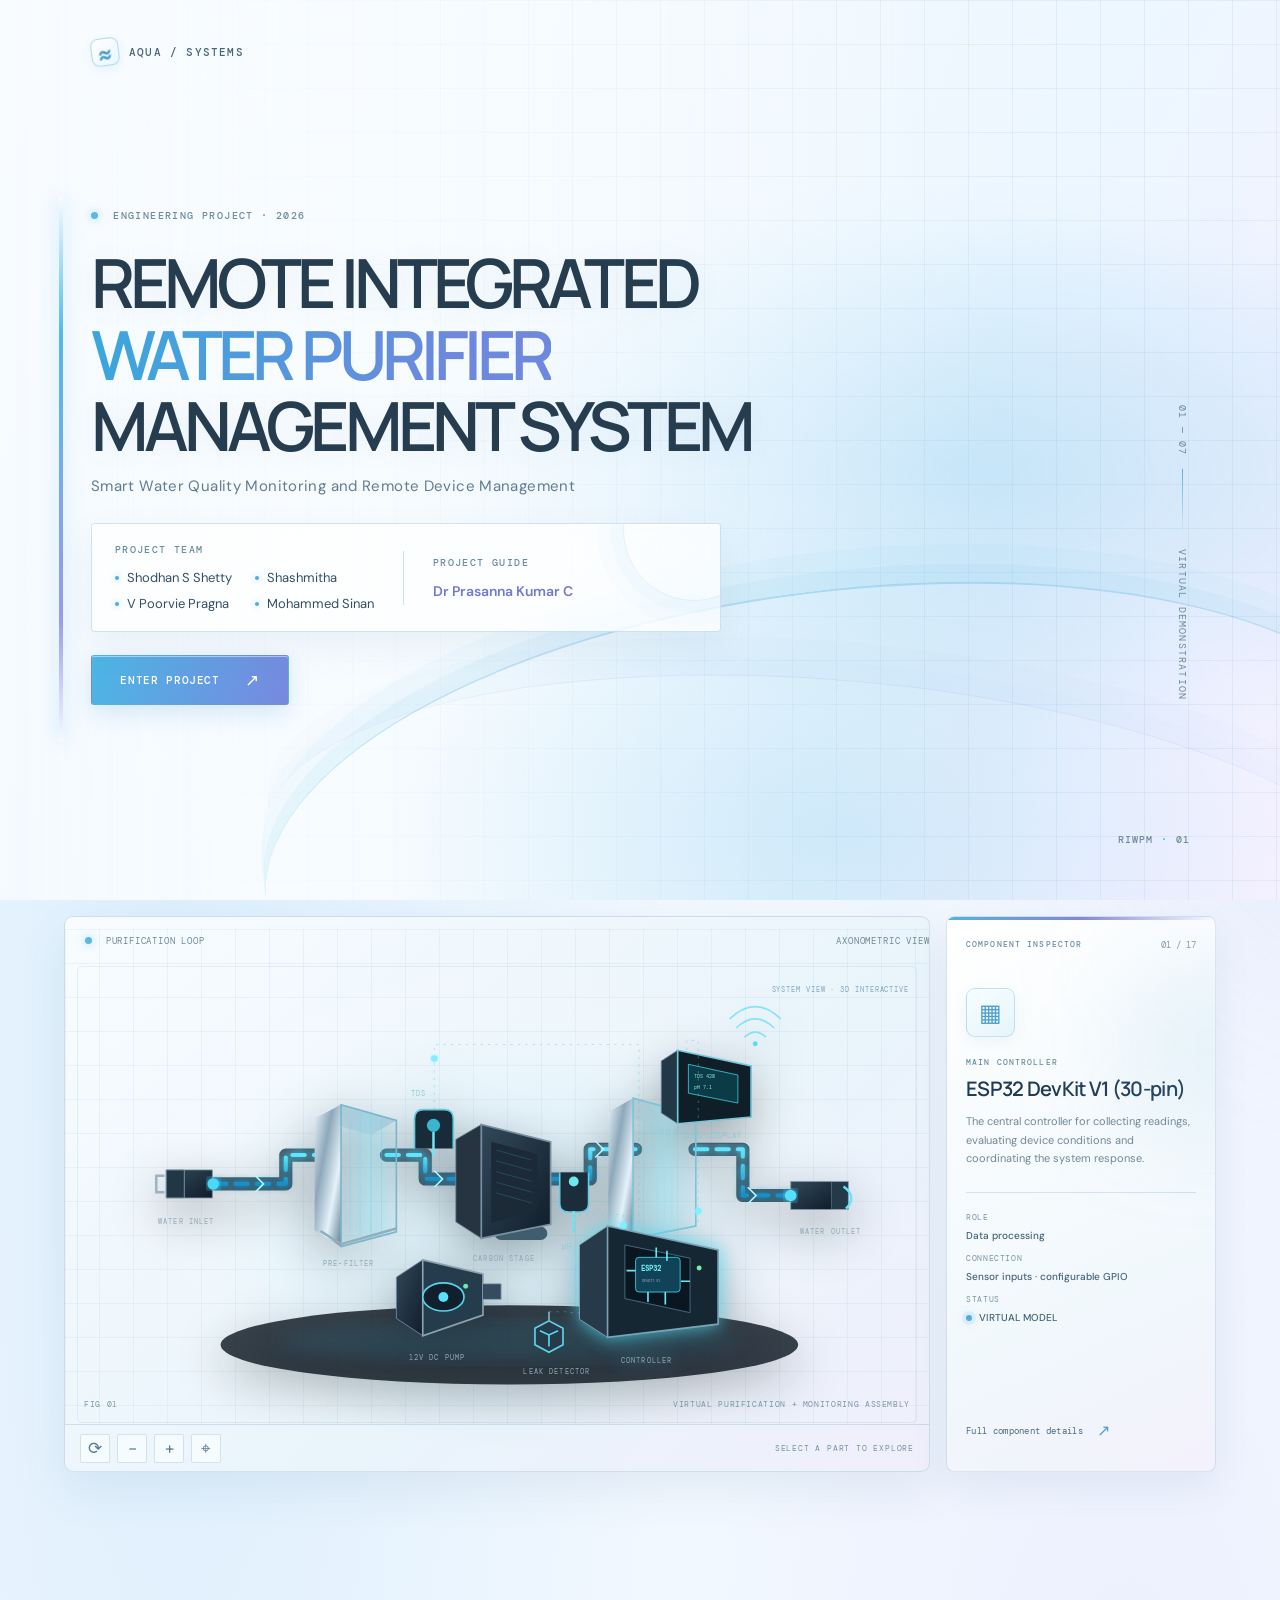
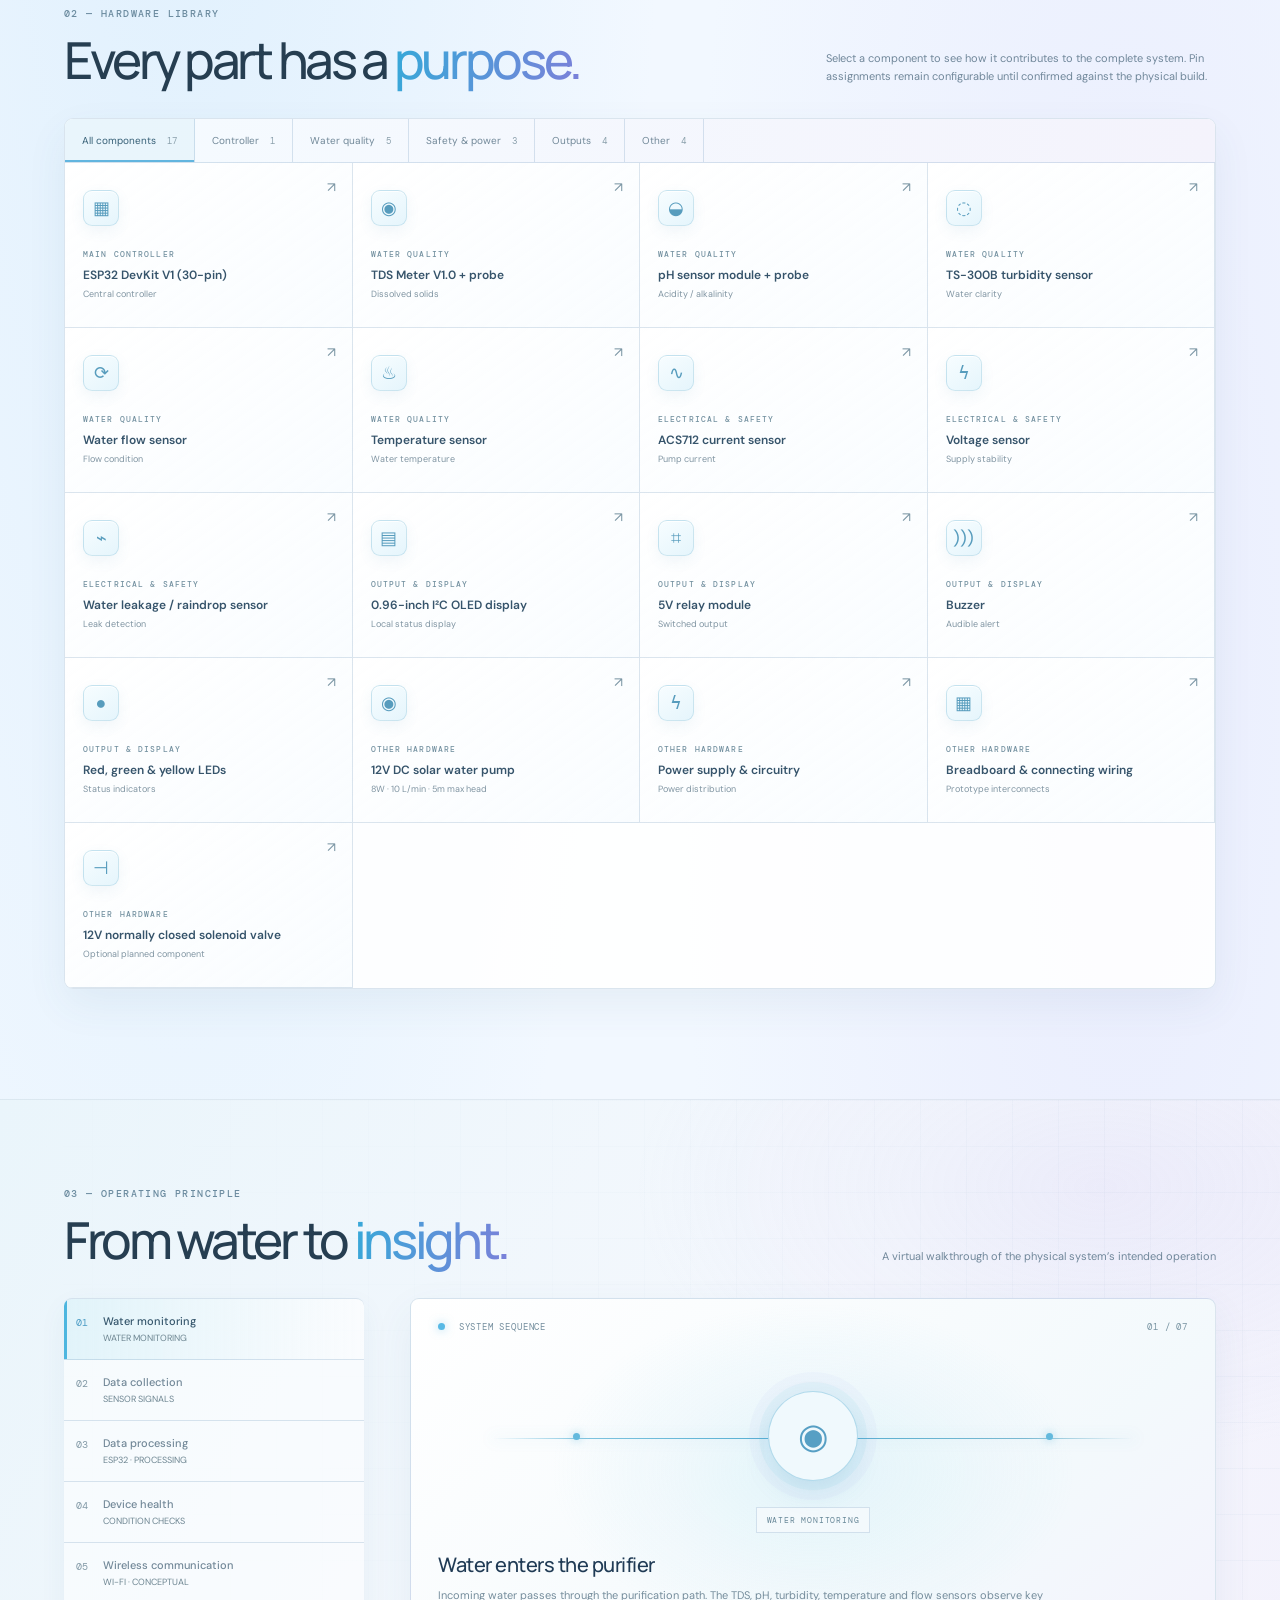
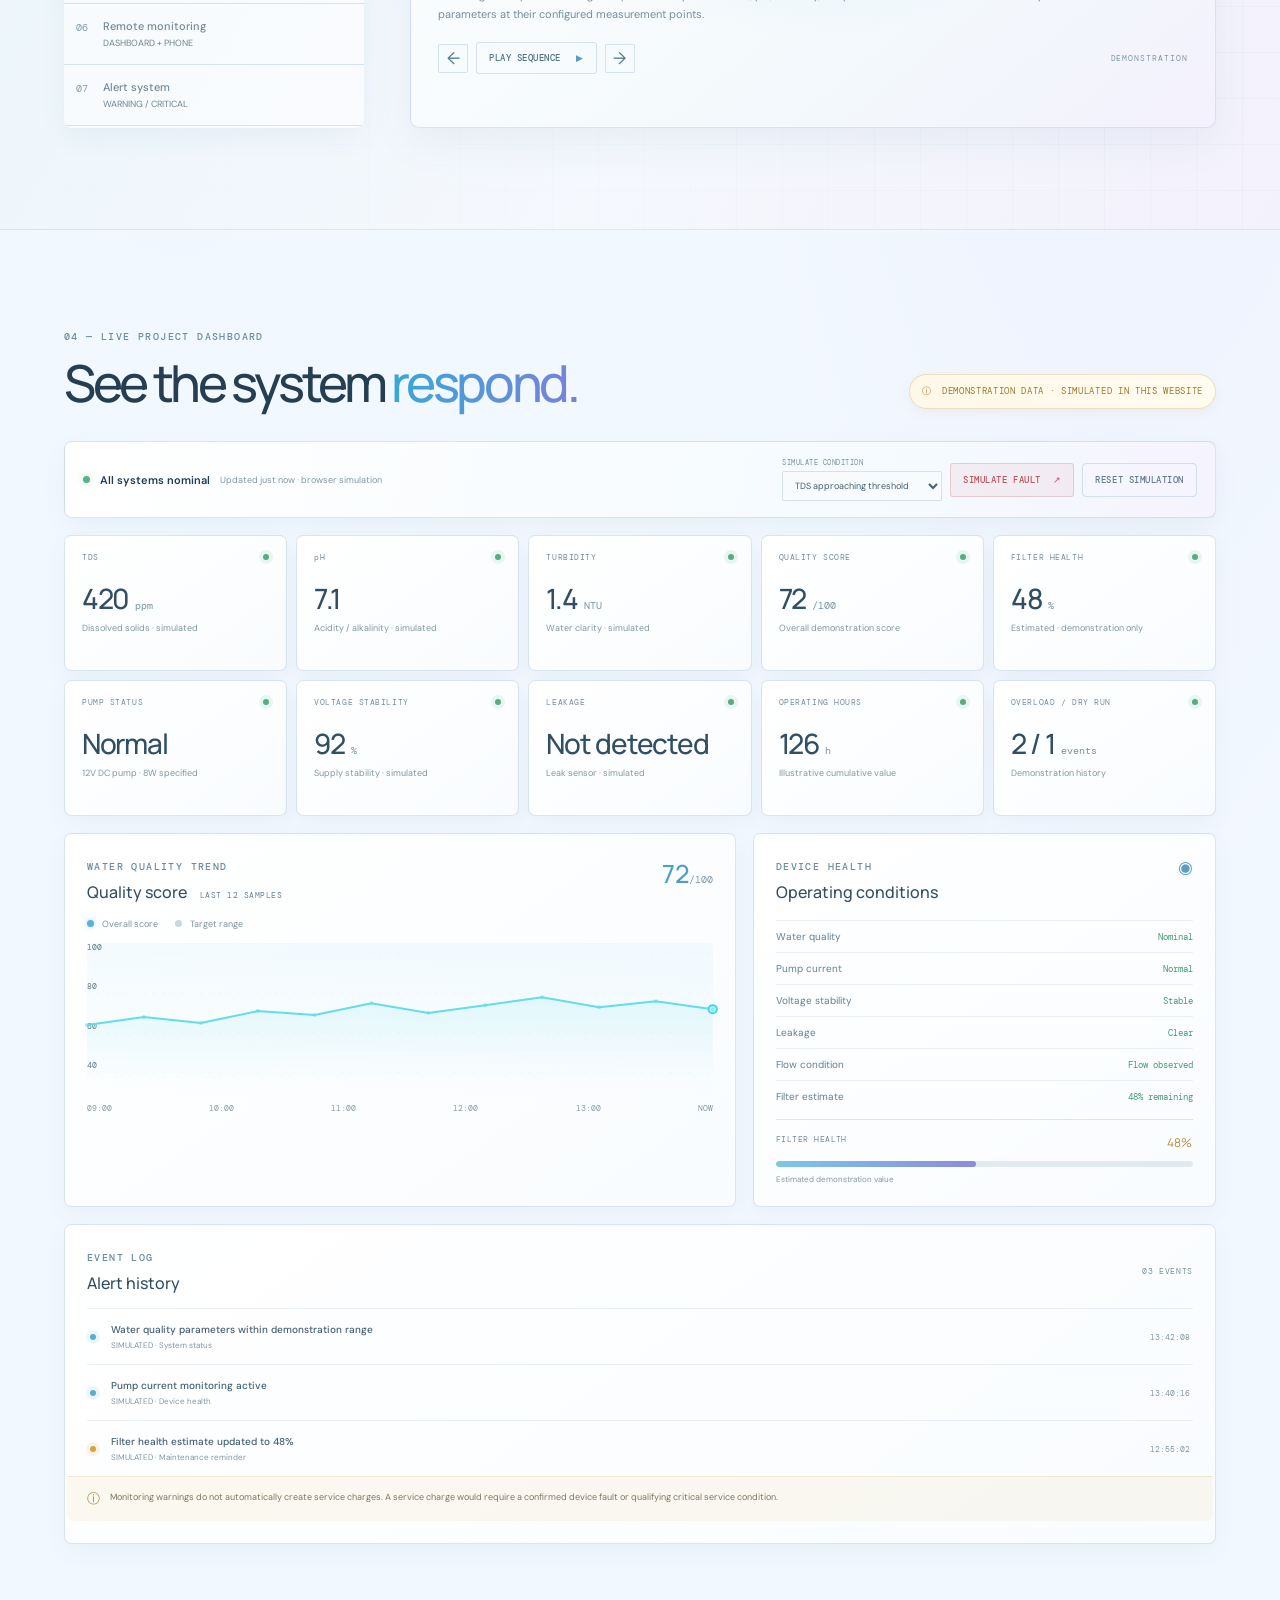
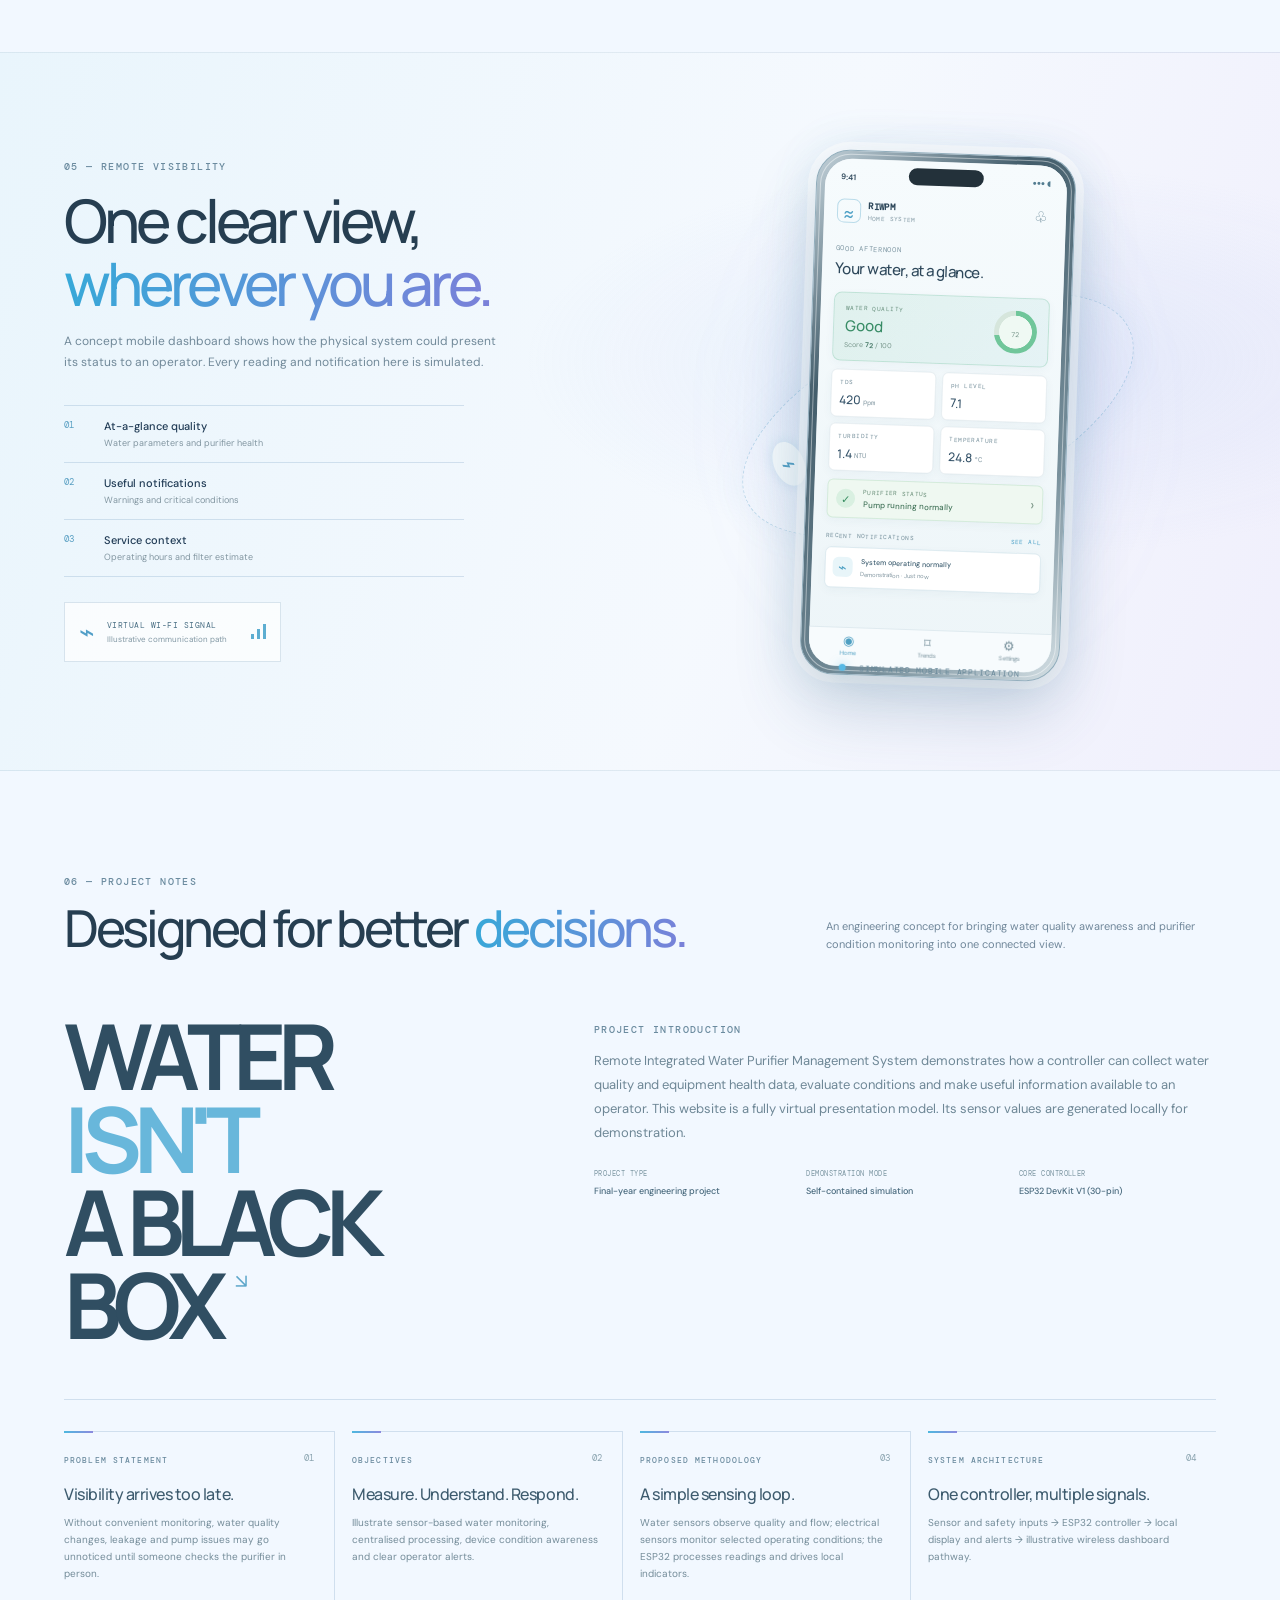
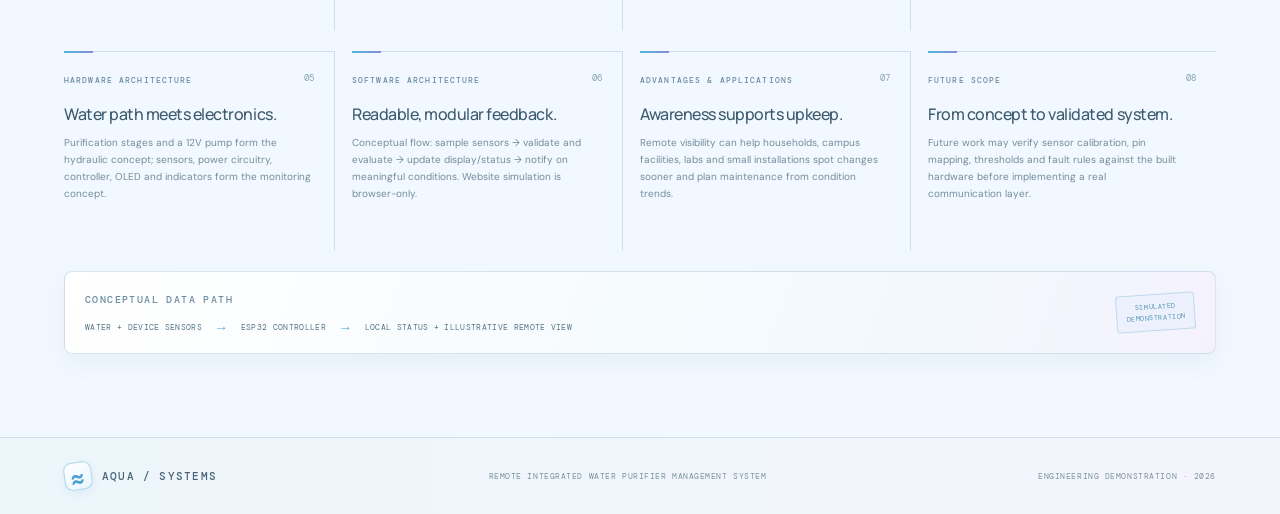
==== commit 158c5b69: "Add plain-language purifier dashboard" ====
--- a/index.html
+++ b/index.html
@@ -38,7 +38,7 @@
     <nav class="main-nav" aria-label="Main navigation">
       <a href="#home">Overview</a><a href="#model">3D model</a><a href="#components">Components</a><a href="#workflow">How it works</a><a href="#dashboard">Dashboard</a><a href="#mobile">Mobile app</a><a href="#about">Project</a>
     </nav>
-    <div class="topbar-right"><a class="portal-entry" href="portal.html">Service portal <span>↗</span></a><span class="demo-chip"><i></i> DEMO MODE</span><button class="menu-toggle" id="menuToggle" aria-label="Open navigation">☰</button></div>
+    <div class="topbar-right"><a class="portal-entry" href="easy-dashboard.html">Simple dashboard <span>↗</span></a><span class="demo-chip"><i></i> DEMO MODE</span><button class="menu-toggle" id="menuToggle" aria-label="Open navigation">☰</button></div>
   </header>
 
   <main id="home">
